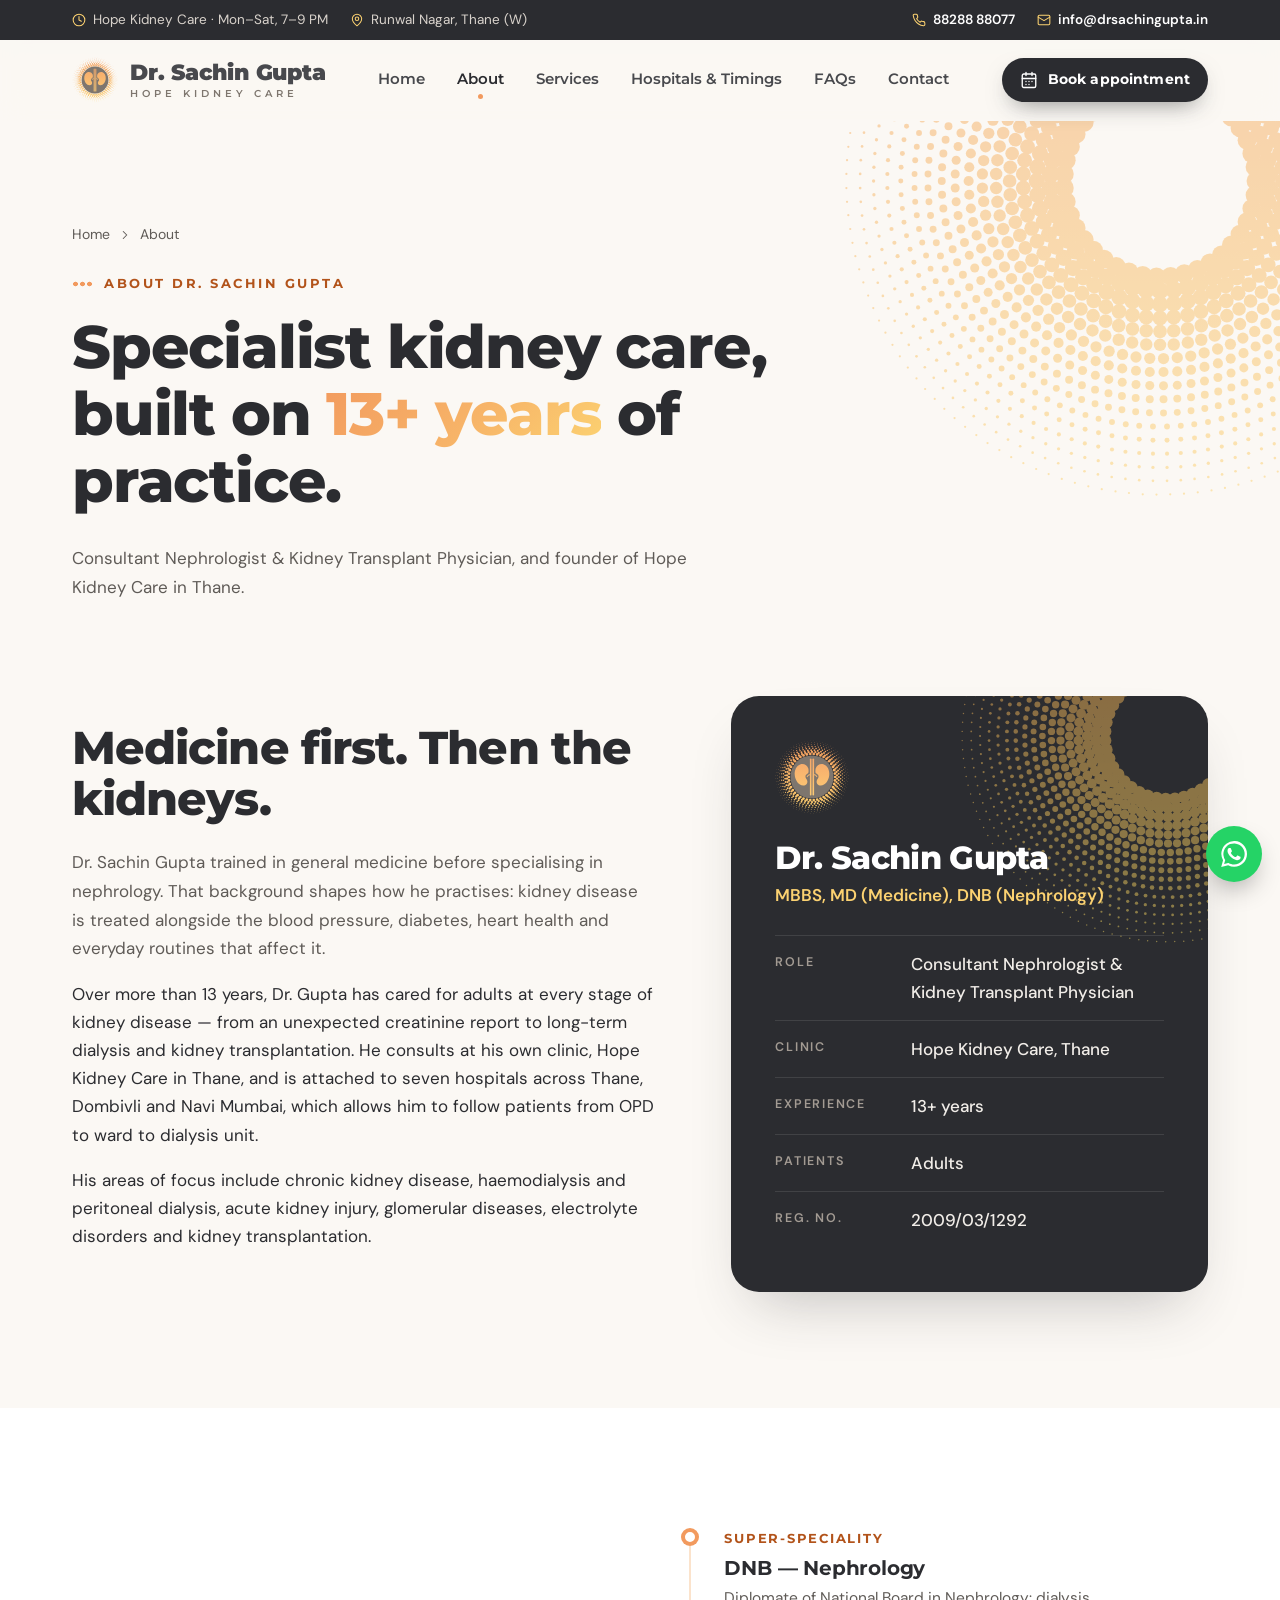
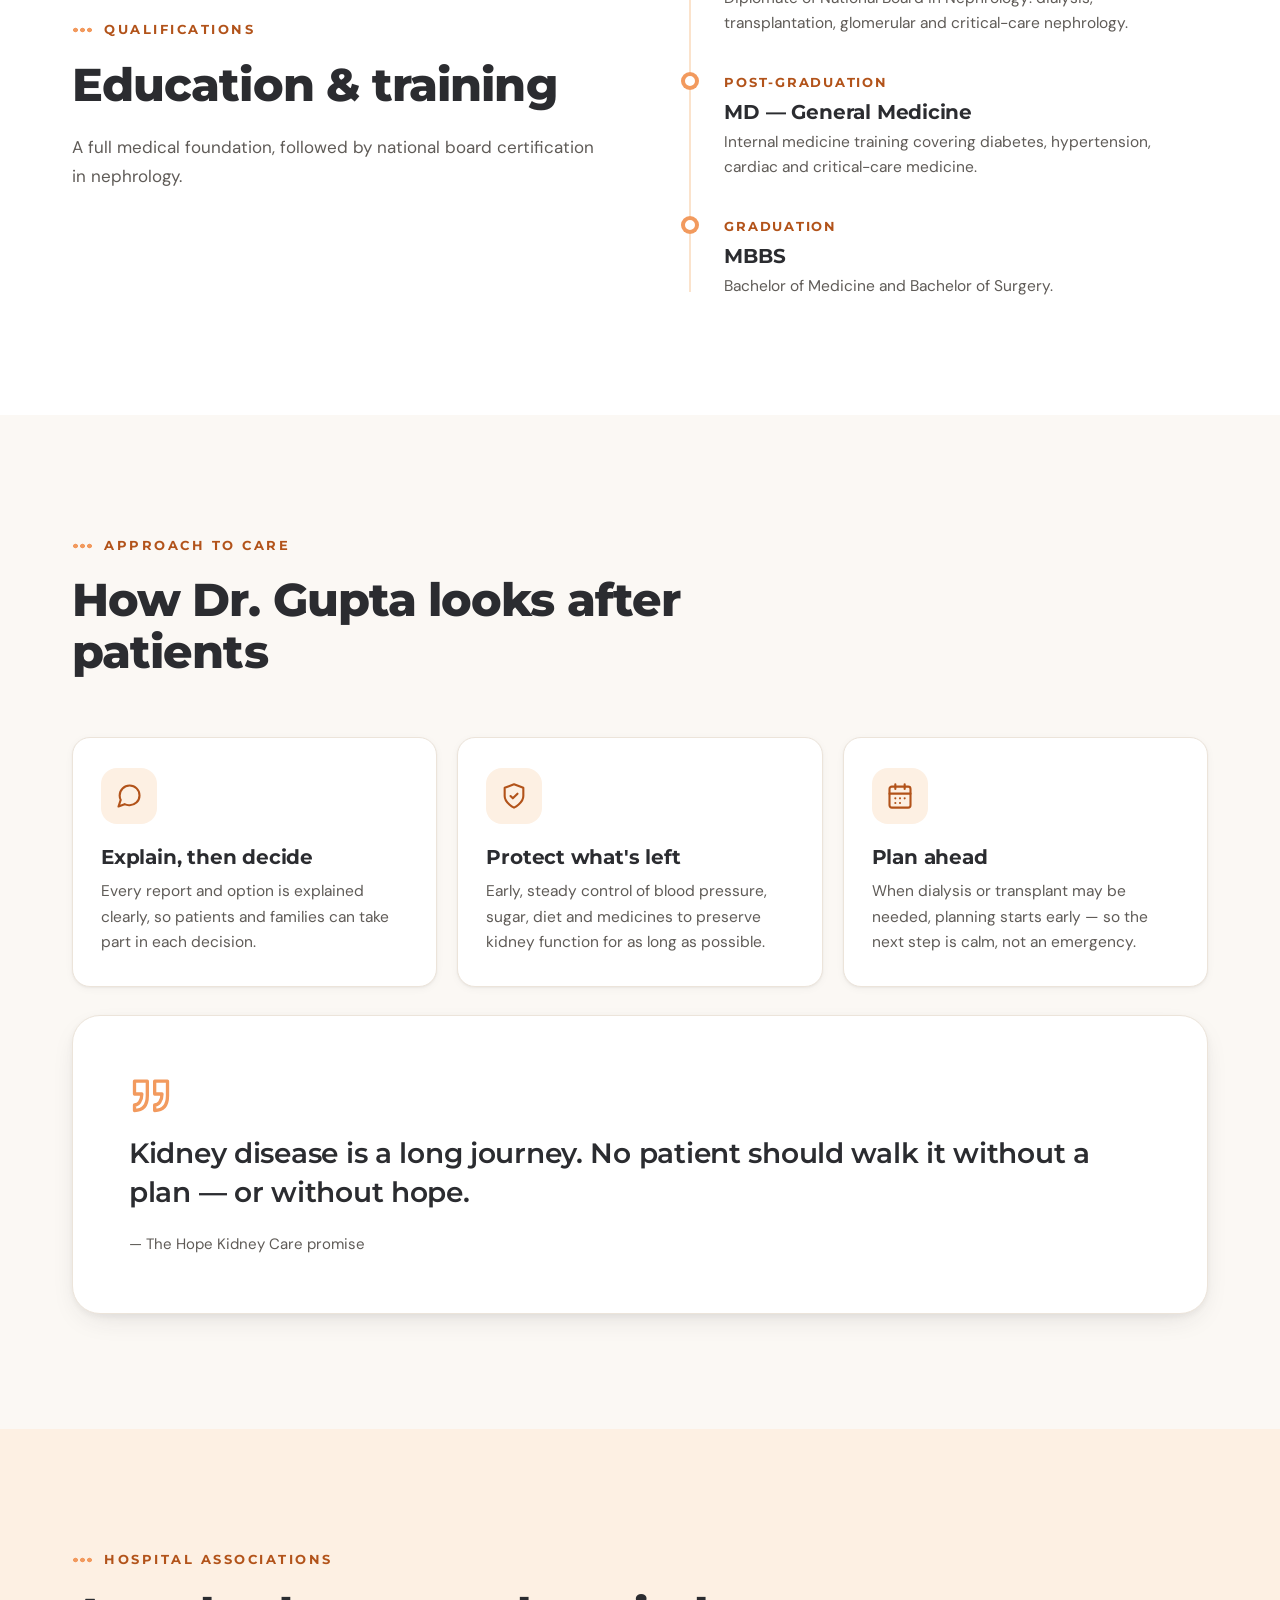
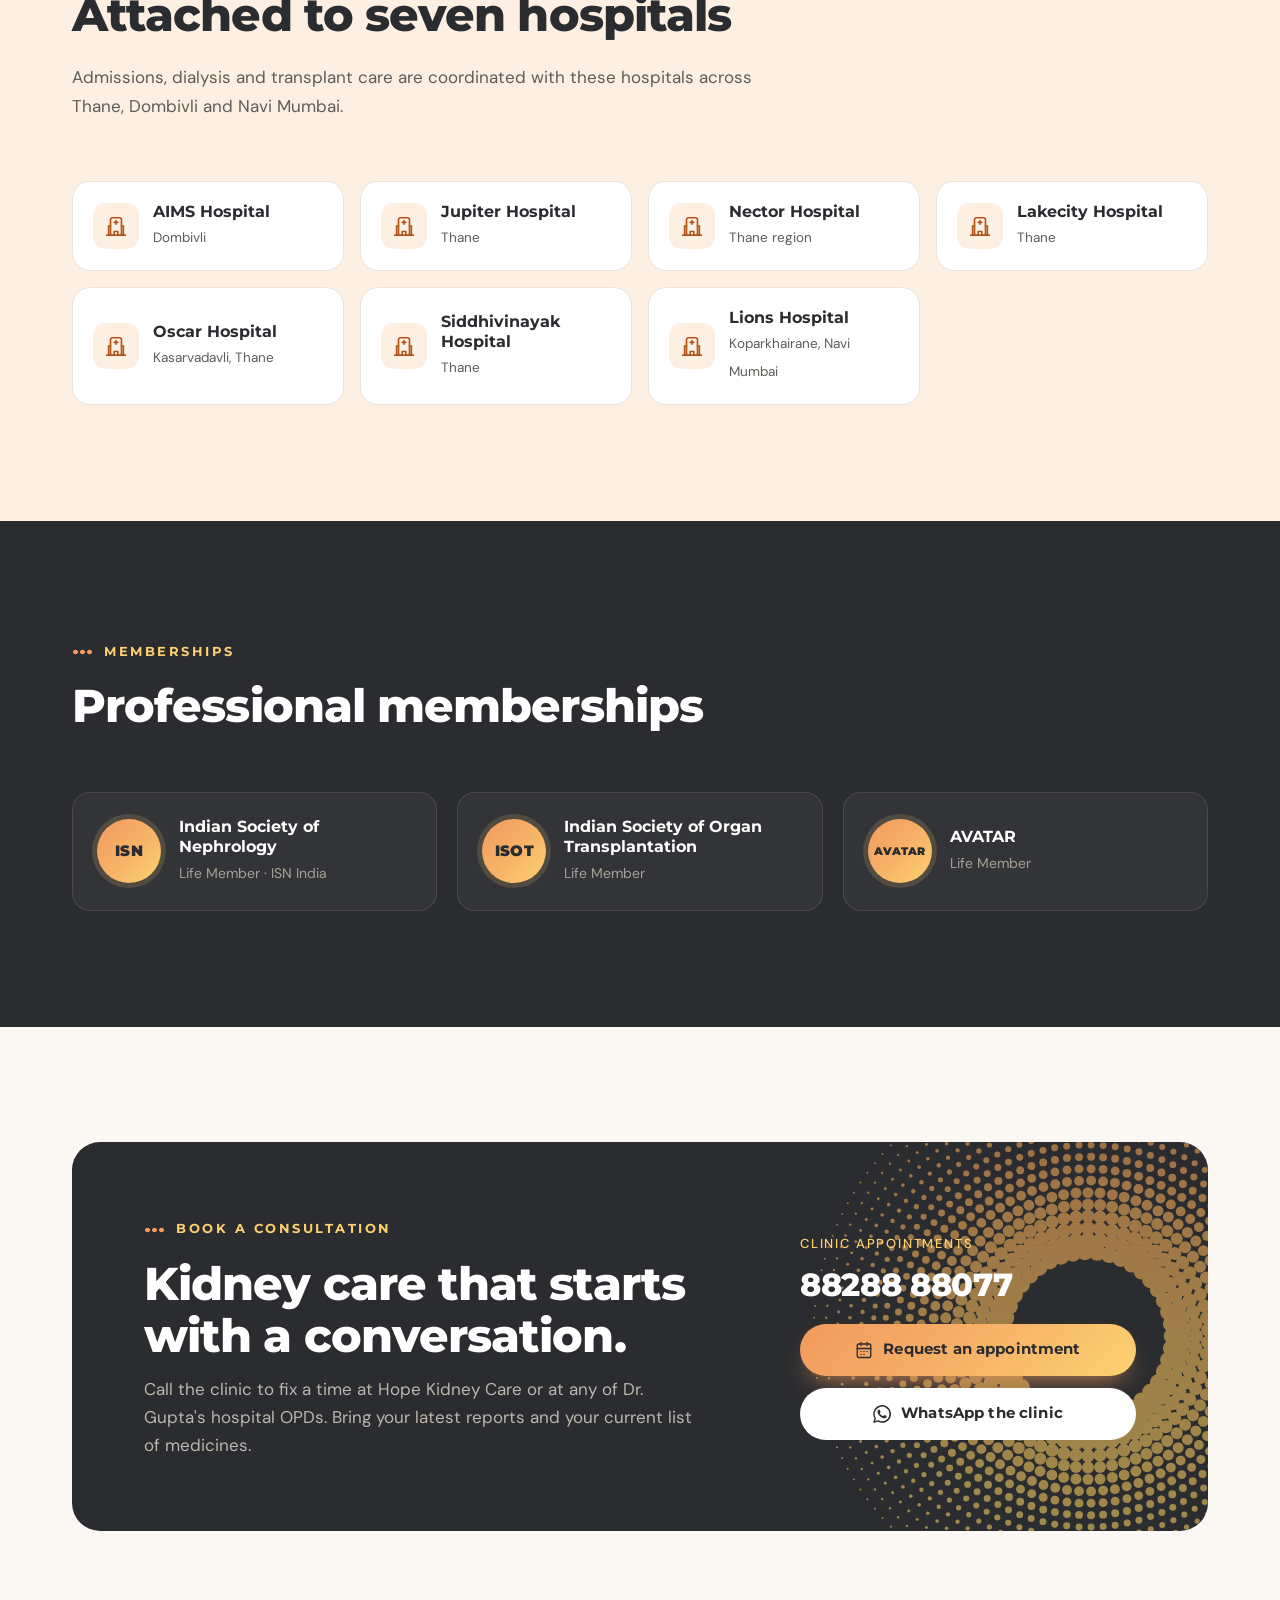
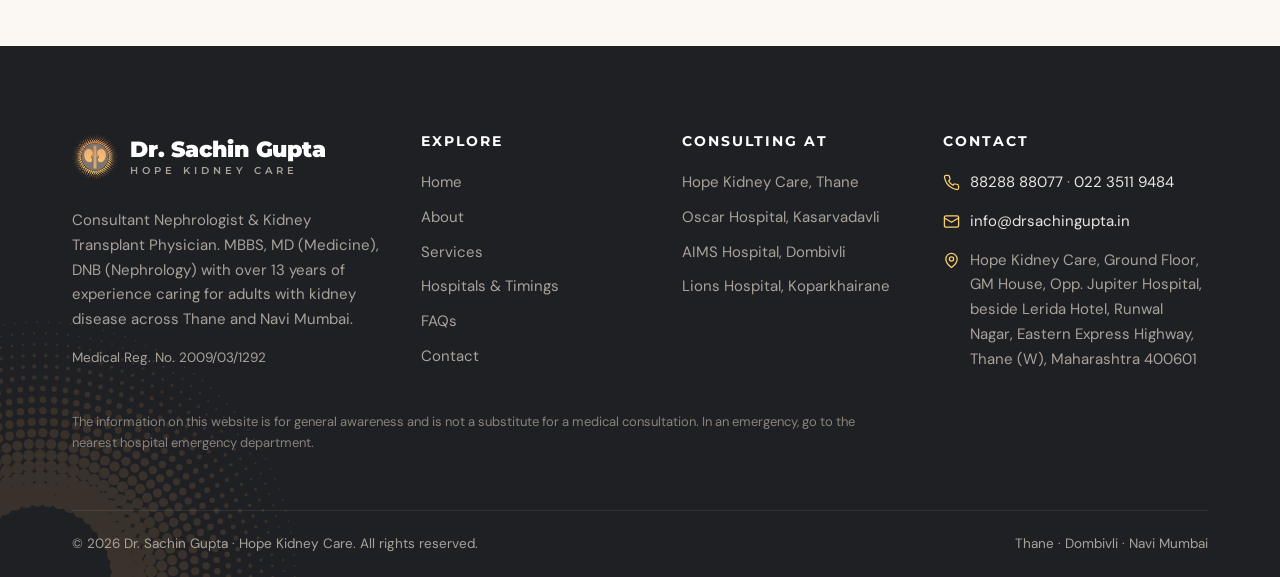
==== about.html @ 8084b37d "initial commit" ====
<!DOCTYPE html>
<html lang="en-IN" class="no-js">
<head>
  <meta charset="UTF-8">
  <meta name="viewport" content="width=device-width, initial-scale=1">
  <title>About Dr. Sachin Gupta — Nephrologist in Thane | Hope Kidney Care</title>
  <meta name="description" content="Meet Dr. Sachin Gupta, MBBS, MD (General Medicine), DNB (Nephrology) — consultant nephrologist and kidney transplant physician with 13+ years of experience in Thane.">
  <meta name="theme-color" content="#2b2c30">
  <link rel="canonical" href="https://www.drsachingupta.in/about.html">
  <link rel="icon" href="assets/img/favicon.svg" type="image/svg+xml">
  <link rel="apple-touch-icon" href="assets/img/apple-touch-icon.png">
  <meta property="og:type" content="website">
  <meta property="og:title" content="About Dr. Sachin Gupta — Nephrologist in Thane | Hope Kidney Care">
  <meta property="og:description" content="Meet Dr. Sachin Gupta, MBBS, MD (General Medicine), DNB (Nephrology) — consultant nephrologist and kidney transplant physician with 13+ years of experience in Thane.">
  <meta property="og:url" content="https://www.drsachingupta.in/about.html">
  <meta property="og:image" content="https://www.drsachingupta.in/assets/img/og-image.png">
  <meta name="twitter:card" content="summary_large_image">
  <link rel="preconnect" href="https://fonts.googleapis.com">
  <link rel="preconnect" href="https://fonts.gstatic.com" crossorigin>
  <link href="https://fonts.googleapis.com/css2?family=DM+Sans:opsz,wght@9..40,400;9..40,500;9..40,600;9..40,700&family=Montserrat:wght@500;600;700;800;900&display=swap" rel="stylesheet">
  <link rel="stylesheet" href="assets/css/style.css?v=9">
  <script type="application/ld+json">{"@context": "https://schema.org", "@graph": [{"@type": "Physician", "@id": "https://www.drsachingupta.in/#doctor", "name": "Dr. Sachin Gupta", "medicalSpecialty": "Nephrology", "description": "Consultant Nephrologist & Kidney Transplant Physician in Thane — MBBS, MD (Medicine), DNB (Nephrology).", "telephone": "+918828888077", "email": "info@drsachingupta.in", "url": "https://www.drsachingupta.in", "image": "https://www.drsachingupta.in/assets/img/og-image.png", "address": {"@type": "PostalAddress", "streetAddress": "Ground Floor, GM House, Opp. Jupiter Hospital, Runwal Nagar, Eastern Express Highway", "addressLocality": "Thane", "addressRegion": "Maharashtra", "postalCode": "400601", "addressCountry": "IN"}, "memberOf": ["Indian Society of Nephrology (ISN)", "Indian Society of Organ Transplantation (ISOT)", "AVATAR"]}, {"@type": "MedicalClinic", "@id": "https://www.drsachingupta.in/#clinic", "name": "Hope Kidney Care", "telephone": "+918828888077", "address": {"@type": "PostalAddress", "streetAddress": "Ground Floor, GM House, Opp. Jupiter Hospital, Runwal Nagar, Eastern Express Highway", "addressLocality": "Thane", "addressRegion": "Maharashtra", "postalCode": "400601", "addressCountry": "IN"}, "openingHoursSpecification": [{"@type": "OpeningHoursSpecification", "dayOfWeek": ["Monday", "Tuesday", "Wednesday", "Thursday", "Friday", "Saturday"], "opens": "19:00", "closes": "21:00"}], "medicalSpecialty": "Nephrology"}]}</script>
  <script defer src="assets/js/site.js?v=4"></script>
</head>
<body>
<svg width="0" height="0" style="position:absolute" aria-hidden="true"><symbol id="i-phone" viewBox="0 0 24 24" fill="none" stroke="currentColor" stroke-width="1.8" stroke-linecap="round" stroke-linejoin="round"><path d="M22 16.9v3a2 2 0 0 1-2.2 2 19.8 19.8 0 0 1-8.6-3.1 19.5 19.5 0 0 1-6-6A19.8 19.8 0 0 1 2.1 4.2 2 2 0 0 1 4.1 2h3a2 2 0 0 1 2 1.7c.1.9.4 1.8.7 2.7a2 2 0 0 1-.5 2.1L8 9.8a16 16 0 0 0 6 6l1.3-1.3a2 2 0 0 1 2.1-.4c.9.3 1.8.6 2.7.7a2 2 0 0 1 1.7 2z"/></symbol><symbol id="i-calendar" viewBox="0 0 24 24" fill="none" stroke="currentColor" stroke-width="1.8" stroke-linecap="round" stroke-linejoin="round"><rect x="3" y="4" width="18" height="18" rx="2"/><path d="M16 2v4M8 2v4M3 10h18M8 14h.01M12 14h.01M16 14h.01M8 18h.01M12 18h.01"/></symbol><symbol id="i-clock" viewBox="0 0 24 24" fill="none" stroke="currentColor" stroke-width="1.8" stroke-linecap="round" stroke-linejoin="round"><circle cx="12" cy="12" r="10"/><path d="M12 6v6l4 2"/></symbol><symbol id="i-pin" viewBox="0 0 24 24" fill="none" stroke="currentColor" stroke-width="1.8" stroke-linecap="round" stroke-linejoin="round"><path d="M20 10c0 6-8 12-8 12s-8-6-8-12a8 8 0 0 1 16 0z"/><circle cx="12" cy="10" r="3"/></symbol><symbol id="i-mail" viewBox="0 0 24 24" fill="none" stroke="currentColor" stroke-width="1.8" stroke-linecap="round" stroke-linejoin="round"><rect x="2" y="4" width="20" height="16" rx="2"/><path d="m22 7-10 6L2 7"/></symbol><symbol id="i-arrow" viewBox="0 0 24 24" fill="none" stroke="currentColor" stroke-width="1.8" stroke-linecap="round" stroke-linejoin="round"><path d="M5 12h14M13 5l7 7-7 7"/></symbol><symbol id="i-check" viewBox="0 0 24 24" fill="none" stroke="currentColor" stroke-width="1.8" stroke-linecap="round" stroke-linejoin="round"><path d="M20 6 9 17l-5-5"/></symbol><symbol id="i-menu" viewBox="0 0 24 24" fill="none" stroke="currentColor" stroke-width="1.8" stroke-linecap="round" stroke-linejoin="round"><path d="M4 7h16M4 12h16M4 17h10"/></symbol><symbol id="i-close" viewBox="0 0 24 24" fill="none" stroke="currentColor" stroke-width="1.8" stroke-linecap="round" stroke-linejoin="round"><path d="M18 6 6 18M6 6l12 12"/></symbol><symbol id="i-chev" viewBox="0 0 24 24" fill="none" stroke="currentColor" stroke-width="1.8" stroke-linecap="round" stroke-linejoin="round"><path d="m9 18 6-6-6-6"/></symbol><symbol id="i-kidney" viewBox="0 0 24 24" fill="none" stroke="currentColor" stroke-width="1.8" stroke-linecap="round" stroke-linejoin="round"><path d="M10 5.5C9 3.6 6.4 3 4.7 4.4 2.5 6.2 2.3 10 3.3 13.2 4.4 16.6 7.2 19.5 10 18.6c1.7-.6 2-2.5 1-3.8-.6-.8-1-1.7-.6-2.6.3-.7 1-1 1.1-1.9.2-1.6-.5-3.5-1.5-4.8z"/><path d="M14 8c2-1.7 5-1 6 1.5 1.3 3.2.2 7.8-2.7 9.6-1.5.9-3.4.4-3.8-1.1"/><path d="M11.4 11.4c1.3-.2 2.1.5 2.6 1.6v8"/></symbol><symbol id="i-droplet" viewBox="0 0 24 24" fill="none" stroke="currentColor" stroke-width="1.8" stroke-linecap="round" stroke-linejoin="round"><path d="M12 2.7s6 6.4 6 11.3a6 6 0 0 1-12 0c0-4.9 6-11.3 6-11.3z"/><path d="M9 14a3 3 0 0 0 3 3"/></symbol><symbol id="i-catheter" viewBox="0 0 24 24" fill="none" stroke="currentColor" stroke-width="1.8" stroke-linecap="round" stroke-linejoin="round"><path d="M7 3v4a5 5 0 0 0 10 0V3"/><path d="M12 12v5a4 4 0 0 0 8 0v-1"/><circle cx="20" cy="14" r="2"/><path d="M5 3h4M15 3h4"/></symbol><symbol id="i-steth" viewBox="0 0 24 24" fill="none" stroke="currentColor" stroke-width="1.8" stroke-linecap="round" stroke-linejoin="round"><path d="M4.8 2.3A.3.3 0 1 0 5 2H4a2 2 0 0 0-2 2v5a6 6 0 0 0 6 6 6 6 0 0 0 6-6V4a2 2 0 0 0-2-2h-1a.2.2 0 1 0 .3.3"/><path d="M8 15v1a6 6 0 0 0 6 6 6 6 0 0 0 6-6v-4"/><circle cx="20" cy="10" r="2"/></symbol><symbol id="i-transplant" viewBox="0 0 24 24" fill="none" stroke="currentColor" stroke-width="1.8" stroke-linecap="round" stroke-linejoin="round"><path d="M19 14c1.5-1.5 3-3.2 3-5.5A5.5 5.5 0 0 0 16.5 3c-1.8 0-3 .5-4.5 2-1.5-1.5-2.7-2-4.5-2A5.5 5.5 0 0 0 2 8.5c0 2.3 1.5 4 3 5.5l7 7z"/><path d="M12 5 9 8l2.5 2.5L14 8l2 2"/></symbol><symbol id="i-filter" viewBox="0 0 24 24" fill="none" stroke="currentColor" stroke-width="1.8" stroke-linecap="round" stroke-linejoin="round"><path d="M3 4h18l-7 8.5V19l-4 2v-8.5z"/></symbol><symbol id="i-flask" viewBox="0 0 24 24" fill="none" stroke="currentColor" stroke-width="1.8" stroke-linecap="round" stroke-linejoin="round"><path d="M9 3h6M10 3v6.5L4.6 18.4A1.7 1.7 0 0 0 6 21h12a1.7 1.7 0 0 0 1.4-2.6L14 9.5V3"/><path d="M7.5 15h9"/></symbol><symbol id="i-pulse" viewBox="0 0 24 24" fill="none" stroke="currentColor" stroke-width="1.8" stroke-linecap="round" stroke-linejoin="round"><path d="M22 12h-4l-3 9L9 3l-3 9H2"/></symbol><symbol id="i-peritoneal" viewBox="0 0 24 24" fill="none" stroke="currentColor" stroke-width="1.8" stroke-linecap="round" stroke-linejoin="round"><path d="M12 3c4.5 0 8 3.5 8 8 0 5-4 10-8 10s-8-5-8-10c0-4.5 3.5-8 8-8z"/><path d="M8 12c1.3-1 2.7-1 4 0s2.7 1 4 0M8 15.5c1.3-1 2.7-1 4 0s2.7 1 4 0"/></symbol><symbol id="i-hospital" viewBox="0 0 24 24" fill="none" stroke="currentColor" stroke-width="1.8" stroke-linecap="round" stroke-linejoin="round"><path d="M12 6v4M14 8h-4M18 22V5a2 2 0 0 0-2-2H8a2 2 0 0 0-2 2v17"/><path d="M2 22h20M4 22V12h2M20 22V12h-2M10 22v-4h4v4"/></symbol><symbol id="i-award" viewBox="0 0 24 24" fill="none" stroke="currentColor" stroke-width="1.8" stroke-linecap="round" stroke-linejoin="round"><circle cx="12" cy="8" r="6"/><path d="M15.5 12.9 17 22l-5-3-5 3 1.5-9.1"/></symbol><symbol id="i-shield" viewBox="0 0 24 24" fill="none" stroke="currentColor" stroke-width="1.8" stroke-linecap="round" stroke-linejoin="round"><path d="M12 22s8-4 8-10V5l-8-3-8 3v7c0 6 8 10 8 10z"/><path d="m9 12 2 2 4-4"/></symbol><symbol id="i-user" viewBox="0 0 24 24" fill="none" stroke="currentColor" stroke-width="1.8" stroke-linecap="round" stroke-linejoin="round"><circle cx="12" cy="8" r="4"/><path d="M4 21v-1a6 6 0 0 1 6-6h4a6 6 0 0 1 6 6v1"/></symbol><symbol id="i-alert" viewBox="0 0 24 24" fill="none" stroke="currentColor" stroke-width="1.8" stroke-linecap="round" stroke-linejoin="round"><circle cx="12" cy="12" r="10"/><path d="M12 8v4M12 16h.01"/></symbol><symbol id="i-gauge" viewBox="0 0 24 24" fill="none" stroke="currentColor" stroke-width="1.8" stroke-linecap="round" stroke-linejoin="round"><path d="M12 14 15.5 10.5"/><path d="M3.3 19a10 10 0 1 1 17.4 0"/></symbol><symbol id="i-sugar" viewBox="0 0 24 24" fill="none" stroke="currentColor" stroke-width="1.8" stroke-linecap="round" stroke-linejoin="round"><path d="M12 2 4 7v10l8 5 8-5V7z"/><path d="M12 22V12M20 7l-8 5-8-5"/></symbol><symbol id="i-eye" viewBox="0 0 24 24" fill="none" stroke="currentColor" stroke-width="1.8" stroke-linecap="round" stroke-linejoin="round"><path d="M2 12s3.5-7 10-7 10 7 10 7-3.5 7-10 7S2 12 2 12z"/><circle cx="12" cy="12" r="3"/></symbol><symbol id="i-swell" viewBox="0 0 24 24" fill="none" stroke="currentColor" stroke-width="1.8" stroke-linecap="round" stroke-linejoin="round"><path d="M7 3v8a5 5 0 0 0 10 0V3"/><path d="M5 21c2-1.5 4-1.5 7 0s5 1.5 7 0"/></symbol><symbol id="i-tired" viewBox="0 0 24 24" fill="none" stroke="currentColor" stroke-width="1.8" stroke-linecap="round" stroke-linejoin="round"><path d="M12 3a9 9 0 1 0 9 9 7 7 0 0 1-9-9z"/></symbol><symbol id="i-foam" viewBox="0 0 24 24" fill="none" stroke="currentColor" stroke-width="1.8" stroke-linecap="round" stroke-linejoin="round"><circle cx="8" cy="9" r="3"/><circle cx="15.5" cy="7.5" r="2.5"/><circle cx="14" cy="15" r="4"/><circle cx="6.5" cy="16.5" r="2"/></symbol><symbol id="i-quote" viewBox="0 0 24 24" fill="none" stroke="currentColor" stroke-width="1.8" stroke-linecap="round" stroke-linejoin="round"><path d="M3 21c3 0 7-1 7-8V5H3v7h4c0 4-2 6-4 6zM14 21c3 0 7-1 7-8V5h-7v7h4c0 4-2 6-4 6z"/></symbol><symbol id="i-heart" viewBox="0 0 24 24" fill="none" stroke="currentColor" stroke-width="1.8" stroke-linecap="round" stroke-linejoin="round"><path d="M19 14c1.5-1.5 3-3.2 3-5.5A5.5 5.5 0 0 0 16.5 3c-1.8 0-3 .5-4.5 2-1.5-1.5-2.7-2-4.5-2A5.5 5.5 0 0 0 2 8.5c0 2.3 1.5 4 3 5.5l7 7z"/></symbol><symbol id="i-chat" viewBox="0 0 24 24" fill="none" stroke="currentColor" stroke-width="1.8" stroke-linecap="round" stroke-linejoin="round"><path d="M21 11.5a8.4 8.4 0 0 1-9 8.4 8.6 8.6 0 0 1-3.8-.9L3 21l1.9-5.7a8.4 8.4 0 0 1-.9-3.8 8.5 8.5 0 0 1 8.5-8.5 8.4 8.4 0 0 1 8.5 8.5z"/></symbol><symbol id="i-book" viewBox="0 0 24 24" fill="none" stroke="currentColor" stroke-width="1.8" stroke-linecap="round" stroke-linejoin="round"><path d="M2 4h6a4 4 0 0 1 4 4v13a3 3 0 0 0-3-3H2zM22 4h-6a4 4 0 0 0-4 4v13a3 3 0 0 1 3-3h7z"/></symbol><symbol id="i-grad" viewBox="0 0 24 24" fill="none" stroke="currentColor" stroke-width="1.8" stroke-linecap="round" stroke-linejoin="round"><path d="M22 10 12 5 2 10l10 5 10-5z"/><path d="M6 12v5c3 2 9 2 12 0v-5M22 10v6"/></symbol><symbol id="i-wa" viewBox="0 0 24 24"><path fill="currentColor" stroke="none" d="M17.5 14.4c-.3-.1-1.8-.9-2-1-.3-.1-.5-.1-.7.1-.2.3-.8 1-.9 1.2-.2.2-.3.2-.6.1-.3-.1-1.3-.5-2.4-1.5-.9-.8-1.5-1.8-1.7-2.1-.2-.3 0-.5.1-.6l.4-.5c.2-.2.2-.3.3-.5.1-.2 0-.4 0-.5l-.9-2.2c-.2-.6-.5-.5-.7-.5h-.6c-.2 0-.5.1-.8.4-.3.3-1 1-1 2.5s1.1 2.9 1.2 3.1c.1.2 2.1 3.2 5.1 4.5.7.3 1.3.5 1.7.6.7.2 1.4.2 1.9.1.6-.1 1.8-.7 2-1.4.2-.7.2-1.3.2-1.4-.1-.2-.3-.3-.6-.4zM12 21.8c-1.8 0-3.5-.5-5-1.4l-.4-.2-3.7 1 1-3.6-.2-.4A9.8 9.8 0 1 1 12 21.8zM20.5 3.5A11.8 11.8 0 0 0 1.9 17.7L.2 24l6.4-1.7a11.8 11.8 0 0 0 5.6 1.4C18.8 23.7 24 18.4 24 11.9c0-3.2-1.2-6.1-3.5-8.4z"/></symbol></svg>
<a class="skip-link" href="#main">Skip to content</a>

<div class="topbar">
  <div class="container">
    <div class="topbar__items">
      <span class="topbar__item"><svg aria-hidden="true"><use href="#i-clock"/></svg> Hope Kidney Care · Mon–Sat, 7–9 PM</span>
      <span class="topbar__item topbar__hide-sm"><svg aria-hidden="true"><use href="#i-pin"/></svg> Runwal Nagar, Thane (W)</span>
    </div>
    <div class="topbar__items">
      <a class="topbar__item" href="tel:+918828888077"><svg aria-hidden="true"><use href="#i-phone"/></svg> 88288 88077</a>
      <a class="topbar__item topbar__hide-sm" href="mailto:info@drsachingupta.in"><svg aria-hidden="true"><use href="#i-mail"/></svg> info@drsachingupta.in</a>
    </div>
  </div>
</div>
<header class="site-header">
  <div class="container">
    <a class="brand" href="index.html" aria-label="Hope Kidney Care — Dr. Sachin Gupta, home">
      <img class="brand__mark" src="assets/img/emblem.svg" alt="" width="46" height="46">
      <span class="brand__text"><span class="brand__word">Dr. Sachin Gupta</span><span class="brand__sub">Hope Kidney Care</span></span>
    </a>
    <nav class="nav" aria-label="Main"><a href="index.html">Home</a><a href="about.html" aria-current="page">About</a><a href="services.html">Services</a><a href="hospitals.html">Hospitals &amp; Timings</a><a href="faq.html">FAQs</a><a href="contact.html">Contact</a></nav>
    <div class="header-cta">
      <a class="btn btn--ghost btn--sm" href="tel:+918828888077"><svg aria-hidden="true"><use href="#i-phone"/></svg> Call</a>
      <a class="btn btn--primary btn--sm" href="contact.html#book"><svg aria-hidden="true"><use href="#i-calendar"/></svg> Book appointment</a>
      <button class="menu-toggle" type="button" aria-label="Open menu" aria-controls="drawer" aria-expanded="false"><svg aria-hidden="true"><use href="#i-menu"/></svg></button>
    </div>
  </div>
</header>
<div class="drawer" id="drawer" aria-hidden="true">
  <div class="drawer__scrim" data-close></div>
  <div class="drawer__panel" role="dialog" aria-modal="true" aria-label="Menu">
    <div class="drawer__head"><a class="brand" href="index.html" aria-label="Hope Kidney Care — Dr. Sachin Gupta, home">
      <img class="brand__mark" src="assets/img/emblem.svg" alt="" width="46" height="46">
      <span class="brand__text"><span class="brand__word">Dr. Sachin Gupta</span><span class="brand__sub">Hope Kidney Care</span></span>
    </a><button class="menu-toggle" style="display:inline-flex" type="button" aria-label="Close menu" data-close><svg aria-hidden="true"><use href="#i-close"/></svg></button></div>
    <nav aria-label="Mobile"><a href="index.html">Home<svg aria-hidden="true"><use href="#i-chev"/></svg></a><a href="about.html" aria-current="page">About<svg aria-hidden="true"><use href="#i-chev"/></svg></a><a href="services.html">Services<svg aria-hidden="true"><use href="#i-chev"/></svg></a><a href="hospitals.html">Hospitals &amp; Timings<svg aria-hidden="true"><use href="#i-chev"/></svg></a><a href="faq.html">FAQs<svg aria-hidden="true"><use href="#i-chev"/></svg></a><a href="contact.html">Contact<svg aria-hidden="true"><use href="#i-chev"/></svg></a></nav>
    <div class="drawer__contact">
      <a class="btn btn--primary" href="contact.html#book"><svg aria-hidden="true"><use href="#i-calendar"/></svg> Book appointment</a>
      <a class="btn btn--ghost" href="tel:+918828888077"><svg aria-hidden="true"><use href="#i-phone"/></svg> 88288 88077</a>
    </div>
  </div>
</div>
<main id="main">

<section class="page-hero">
  <span class="halftone"></span>
  <div class="container">
    <div class="crumbs"><a href="index.html">Home</a><svg aria-hidden="true"><use href="#i-chev"/></svg><span aria-current="page">About</span></div>
    <span class="eyebrow">About Dr. Sachin Gupta</span>
    <h1>Specialist kidney care, built on <span class="text-sun">13+ years</span> of practice.</h1>
    <p class="lead">Consultant Nephrologist &amp; Kidney Transplant Physician, and founder of Hope Kidney Care in Thane.</p>
  </div>
</section>
<section class="section" style="padding-top:0">
  <div class="container split split--wide-left">
    <div class="reveal">
      <h2>Medicine first. Then the kidneys.</h2>
      <p class="lead">Dr. Sachin Gupta trained in general medicine before specialising in nephrology. That background shapes how he practises: kidney disease is treated alongside the blood pressure, diabetes, heart health and everyday routines that affect it.</p>
      <p>Over more than 13 years, Dr. Gupta has cared for adults at every stage of kidney disease — from an unexpected creatinine report to long-term dialysis and kidney transplantation. He consults at his own clinic, Hope Kidney Care in Thane, and is attached to seven hospitals across Thane, Dombivli and Navi Mumbai, which allows him to follow patients from OPD to ward to dialysis unit.</p>
      <p>His areas of focus include chronic kidney disease, haemodialysis and peritoneal dialysis, acute kidney injury, glomerular diseases, electrolyte disorders and kidney transplantation.</p>
    </div>
    <div class="profile-card reveal" style="--d:.1s">
      <span class="halftone halftone--gold"></span>
      <img class="profile-card__mark" src="assets/img/emblem.svg" alt="" width="74" height="74">
      <div class="profile-card__name">Dr. Sachin Gupta</div>
      <div class="profile-card__role">MBBS, MD (Medicine), DNB (Nephrology)</div>
      <dl>
        <div><dt>Role</dt><dd>Consultant Nephrologist &amp; Kidney Transplant Physician</dd></div>
        <div><dt>Clinic</dt><dd>Hope Kidney Care, Thane</dd></div>
        <div><dt>Experience</dt><dd>13+ years</dd></div>
        <div><dt>Patients</dt><dd>Adults</dd></div>
        <div><dt>Reg. No.</dt><dd>2009/03/1292</dd></div>
      </dl>
    </div>
  </div>
</section>

<section class="section section--white">
  <div class="container split">
    <div class="reveal">
      <span class="eyebrow">Qualifications</span>
      <h2>Education &amp; training</h2>
      <p class="lead">A full medical foundation, followed by national board certification in nephrology.</p>
    </div>
    <div class="timeline reveal" style="--d:.1s">
      <div class="tl"><span class="tl__tag">Super-speciality</span><h3>DNB — Nephrology</h3><p>Diplomate of National Board in Nephrology: dialysis, transplantation, glomerular and critical-care nephrology.</p></div>
      <div class="tl"><span class="tl__tag">Post-graduation</span><h3>MD — General Medicine</h3><p>Internal medicine training covering diabetes, hypertension, cardiac and critical-care medicine.</p></div>
      <div class="tl"><span class="tl__tag">Graduation</span><h3>MBBS</h3><p>Bachelor of Medicine and Bachelor of Surgery.</p></div>
    </div>
  </div>
</section>

<section class="section">
  <div class="container">
    <div class="section-head reveal">
      <span class="eyebrow">Approach to care</span>
      <h2>How Dr. Gupta looks after patients</h2>
    </div>
    <div class="grid grid--3">
      <article class="card reveal"><div class="card__icon"><svg aria-hidden="true"><use href="#i-chat"/></svg></div><h3>Explain, then decide</h3><p>Every report and option is explained clearly, so patients and families can take part in each decision.</p></article>
      <article class="card reveal" style="--d:.06s"><div class="card__icon"><svg aria-hidden="true"><use href="#i-shield"/></svg></div><h3>Protect what's left</h3><p>Early, steady control of blood pressure, sugar, diet and medicines to preserve kidney function for as long as possible.</p></article>
      <article class="card reveal" style="--d:.12s"><div class="card__icon"><svg aria-hidden="true"><use href="#i-calendar"/></svg></div><h3>Plan ahead</h3><p>When dialysis or transplant may be needed, planning starts early — so the next step is calm, not an emergency.</p></article>
    </div>
    <div class="quote reveal" style="margin-top:28px">
      <svg class="quote__mark" aria-hidden="true"><use href="#i-quote"/></svg>
      <blockquote>Kidney disease is a long journey. No patient should walk it without a plan — or without hope.</blockquote>
      <cite>— The Hope Kidney Care promise</cite>
    </div>
  </div>
</section>

<section class="section section--tint">
  <div class="container">
    <div class="section-head reveal">
      <span class="eyebrow">Hospital associations</span>
      <h2>Attached to seven hospitals</h2>
      <p class="lead">Admissions, dialysis and transplant care are coordinated with these hospitals across Thane, Dombivli and Navi Mumbai.</p>
    </div>
    <div class="hospitals">
      <div class="hospital reveal" style="--d:0.00s"><div class="hospital__icon"><svg aria-hidden="true"><use href="#i-hospital"/></svg></div><div><strong>AIMS Hospital</strong><span>Dombivli</span></div></div><div class="hospital reveal" style="--d:0.04s"><div class="hospital__icon"><svg aria-hidden="true"><use href="#i-hospital"/></svg></div><div><strong>Jupiter Hospital</strong><span>Thane</span></div></div><div class="hospital reveal" style="--d:0.08s"><div class="hospital__icon"><svg aria-hidden="true"><use href="#i-hospital"/></svg></div><div><strong>Nector Hospital</strong><span>Thane region</span></div></div><div class="hospital reveal" style="--d:0.12s"><div class="hospital__icon"><svg aria-hidden="true"><use href="#i-hospital"/></svg></div><div><strong>Lakecity Hospital</strong><span>Thane</span></div></div><div class="hospital reveal" style="--d:0.16s"><div class="hospital__icon"><svg aria-hidden="true"><use href="#i-hospital"/></svg></div><div><strong>Oscar Hospital</strong><span>Kasarvadavli, Thane</span></div></div><div class="hospital reveal" style="--d:0.20s"><div class="hospital__icon"><svg aria-hidden="true"><use href="#i-hospital"/></svg></div><div><strong>Siddhivinayak Hospital</strong><span>Thane</span></div></div><div class="hospital reveal" style="--d:0.24s"><div class="hospital__icon"><svg aria-hidden="true"><use href="#i-hospital"/></svg></div><div><strong>Lions Hospital</strong><span>Koparkhairane, Navi Mumbai</span></div></div>
    </div>
  </div>
</section>

<section class="section section--dark">
  <div class="container">
    <div class="section-head reveal"><span class="eyebrow">Memberships</span><h2>Professional memberships</h2></div>
    <div class="badges">
      <div class="member reveal" style="--d:0.00s"><div class="member__seal">ISN</div><div><strong>Indian Society of Nephrology</strong><span>Life Member · ISN India</span></div></div><div class="member reveal" style="--d:0.06s"><div class="member__seal">ISOT</div><div><strong>Indian Society of Organ Transplantation</strong><span>Life Member</span></div></div><div class="member reveal" style="--d:0.12s"><div class="member__seal member__seal--long">AVATAR</div><div><strong>AVATAR</strong><span>Life Member</span></div></div>
    </div>
  </div>
</section>

<section class="section" aria-label="Book a consultation">
  <div class="container">
    <div class="cta reveal">
      <span class="halftone halftone--gold"></span>
      <div>
        <span class="eyebrow">Book a consultation</span>
        <h2>Kidney care that starts with a conversation.</h2>
        <p>Call the clinic to fix a time at Hope Kidney Care or at any of Dr. Gupta's hospital OPDs. Bring your latest reports and your current list of medicines.</p>
      </div>
      <div class="cta__actions">
        <a class="cta__phone" href="tel:+918828888077"><small>Clinic appointments</small>88288 88077</a>
        <a class="btn btn--sun" href="contact.html#book"><svg aria-hidden="true"><use href="#i-calendar"/></svg> Request an appointment</a>
        <a class="btn btn--light" href="https://wa.me/918828888077?text=Hello%20Dr.%20Sachin%20Gupta%2C%20I%20would%20like%20to%20book%20a%20consultation." target="_blank" rel="noopener"><svg aria-hidden="true"><use href="#i-wa"/></svg> WhatsApp the clinic</a>
      </div>
    </div>
  </div>
</section>
</main>
<footer class="site-footer">
  <span class="halftone"></span>
  <div class="container">
    <div class="footer-grid">
      <div>
        <a class="brand" href="index.html" aria-label="Hope Kidney Care — Dr. Sachin Gupta, home">
      <img class="brand__mark" src="assets/img/emblem.svg" alt="" width="46" height="46">
      <span class="brand__text"><span class="brand__word">Dr. Sachin Gupta</span><span class="brand__sub">Hope Kidney Care</span></span>
    </a>
        <p class="footer-about">Consultant Nephrologist &amp; Kidney Transplant Physician. MBBS, MD (Medicine), DNB (Nephrology) with over 13 years of experience caring for adults with kidney disease across Thane and Navi Mumbai.</p>
        <p style="font-size:13.5px">Medical Reg. No. 2009/03/1292</p>
      </div>
      <div>
        <h4>Explore</h4>
        <nav class="footer-links" aria-label="Footer"><a href="index.html">Home</a><a href="about.html">About</a><a href="services.html">Services</a><a href="hospitals.html">Hospitals &amp; Timings</a><a href="faq.html">FAQs</a><a href="contact.html">Contact</a></nav>
      </div>
      <div>
        <h4>Consulting at</h4>
        <ul class="footer-links">
          <li><a href="hospitals.html#hope">Hope Kidney Care, Thane</a></li>
          <li><a href="hospitals.html#oscar">Oscar Hospital, Kasarvadavli</a></li>
          <li><a href="hospitals.html#aims">AIMS Hospital, Dombivli</a></li>
          <li><a href="hospitals.html#lions">Lions Hospital, Koparkhairane</a></li>
        </ul>
      </div>
      <div>
        <h4>Contact</h4>
        <div class="footer-contact">
          <div><svg aria-hidden="true"><use href="#i-phone"/></svg><span><a href="tel:+918828888077">88288 88077</a> · <a href="tel:+912235119484">022 3511 9484</a></span></div>
          <div><svg aria-hidden="true"><use href="#i-mail"/></svg><a href="mailto:info@drsachingupta.in">info@drsachingupta.in</a></div>
          <div><svg aria-hidden="true"><use href="#i-pin"/></svg><span>Hope Kidney Care, Ground Floor, GM House, Opp. Jupiter Hospital, beside Lerida Hotel, Runwal Nagar, Eastern Express Highway, Thane (W), Maharashtra 400601</span></div>
        </div>
      </div>
    </div>
    <p class="disclaimer">The information on this website is for general awareness and is not a substitute for a medical consultation. In an emergency, go to the nearest hospital emergency department.</p>
    <div class="footer-bottom">
      <span>© <span data-year>2026</span> Dr. Sachin Gupta · Hope Kidney Care. All rights reserved.</span>
      <span>Thane · Dombivli · Navi Mumbai</span>
    </div>
  </div>
</footer>
<div class="fab">
  <a class="fab__wa" href="https://wa.me/918828888077?text=Hello%20Dr.%20Sachin%20Gupta%2C%20I%20would%20like%20to%20book%20a%20consultation." target="_blank" rel="noopener" aria-label="Chat on WhatsApp"><svg aria-hidden="true"><use href="#i-wa"/></svg></a>
  <a class="fab__call" href="tel:+918828888077" aria-label="Call the clinic"><svg aria-hidden="true"><use href="#i-phone"/></svg></a>
</div>
<nav class="mobile-bar" aria-label="Quick actions">
  <a class="mb-call" href="tel:+918828888077"><svg aria-hidden="true"><use href="#i-phone"/></svg> Call</a>
  <a class="mb-wa" href="https://wa.me/918828888077?text=Hello%20Dr.%20Sachin%20Gupta%2C%20I%20would%20like%20to%20book%20a%20consultation." target="_blank" rel="noopener"><svg aria-hidden="true"><use href="#i-wa"/></svg> WhatsApp</a>
  <a class="mb-book" href="contact.html#book"><svg aria-hidden="true"><use href="#i-calendar"/></svg> Book</a>
</nav>
</body>
</html>
---- assets/css/style.css ----
/* ==========================================================================
   Dr. Sachin Gupta · Hope Kidney Care
   Design system — brand drawn from the Hope Kidney Care identity:
   charcoal wordmark, warm stone core, amber→peach halftone sun.
   ========================================================================== */

:root {
  /* Brand */
  --ink: #2b2c30;
  --ink-2: #48494d;          /* logo charcoal */
  --stone: #7e766e;          /* emblem core */
  --amber: #f29a5e;
  --gold: #fcd271;
  --sun: linear-gradient(135deg, #f29a5e 0%, #f7b468 55%, #fcd271 100%);
  --accent-text: #b2531a;    /* AA on white & cream */

  /* Surfaces */
  --bg: #fbf8f4;
  --surface: #ffffff;
  --peach: #fdf0e3;
  --peach-2: #fbe3cc;
  --line: #ece4da;
  --muted: #5f5b57;

  /* Type */
  --font-display: "Montserrat", system-ui, sans-serif;
  --font-body: "DM Sans", system-ui, -apple-system, "Segoe UI", sans-serif;

  /* Rhythm */
  --radius-sm: 10px;
  --radius: 18px;
  --radius-lg: 28px;
  --shadow-sm: 0 1px 2px rgba(43, 44, 48, .06), 0 2px 8px rgba(43, 44, 48, .04);
  --shadow: 0 10px 30px -12px rgba(43, 44, 48, .18), 0 2px 6px rgba(43, 44, 48, .05);
  --shadow-lg: 0 30px 60px -24px rgba(43, 44, 48, .28);
  --container: 1200px;
  --gutter: clamp(16px, 4vw, 32px);
  --section: clamp(64px, 9vw, 120px);
  --ease: cubic-bezier(.2, .7, .2, 1);
}

*, *::before, *::after { box-sizing: border-box; }
html { scroll-behavior: smooth; -webkit-text-size-adjust: 100%; }
body {
  margin: 0;
  font-family: var(--font-body);
  font-size: 17px;
  line-height: 1.65;
  color: var(--ink);
  background: var(--bg);
  -webkit-font-smoothing: antialiased;
  text-rendering: optimizeLegibility;
  overflow-x: hidden;
}
img, svg { display: block; max-width: 100%; }
a { color: inherit; text-decoration: none; }
p { margin: 0 0 1em; }
ul { margin: 0; padding: 0; list-style: none; }
button { font: inherit; color: inherit; cursor: pointer; }
:focus-visible { outline: 3px solid var(--amber); outline-offset: 3px; border-radius: 6px; }

h1, h2, h3, h4 {
  font-family: var(--font-display);
  color: var(--ink);
  margin: 0 0 .5em;
  line-height: 1.12;
  letter-spacing: -.02em;
}
h1 { font-size: clamp(38px, 5.6vw, 68px); font-weight: 800; }
h2 { font-size: clamp(30px, 3.8vw, 46px); font-weight: 800; }
h3 { font-size: clamp(19px, 1.6vw, 22px); font-weight: 700; letter-spacing: -.01em; }
h4 { font-size: 16px; font-weight: 700; letter-spacing: 0; }

.container { width: 100%; max-width: var(--container); margin: 0 auto; padding: 0 var(--gutter); }
.section { padding: var(--section) 0; position: relative; }
.section--tint { background: var(--peach); }
.section--white { background: var(--surface); }
.section--dark { background: var(--ink); color: #e9e5e0; }
.section--dark h2, .section--dark h3 { color: #fff; }

.skip-link {
  position: absolute; left: 16px; top: -60px; z-index: 200;
  background: var(--ink); color: #fff; padding: 10px 16px; border-radius: 8px;
}
.skip-link:focus { top: 12px; }

/* ---------- Eyebrow / section head ---------- */
.eyebrow {
  display: inline-flex; align-items: center; gap: 10px;
  font-family: var(--font-display);
  font-size: 12.5px; font-weight: 700; letter-spacing: .2em; text-transform: uppercase;
  color: var(--accent-text);
  margin-bottom: 18px;
}
.eyebrow::before {
  content: ""; width: 22px; height: 8px; flex: none;
  background: radial-gradient(circle, var(--amber) 2.2px, transparent 2.6px) 0 50% / 7px 8px repeat-x;
}
.section--dark .eyebrow { color: var(--gold); }
.section-head { max-width: 720px; margin-bottom: clamp(36px, 5vw, 60px); }
.section-head--center { margin-left: auto; margin-right: auto; text-align: center; }
.section-head--center .eyebrow { justify-content: center; }
.lead { font-size: clamp(17px, 1.3vw, 19.5px); color: var(--muted); line-height: 1.7; }
.section--dark .lead { color: #bdb6ae; }
.text-sun {
  background: var(--sun); -webkit-background-clip: text; background-clip: text; color: transparent;
}

/* ---------- Buttons ---------- */
.btn {
  --h: 52px;
  display: inline-flex; align-items: center; justify-content: center; gap: 10px;
  height: var(--h); padding: 0 24px; border-radius: 999px; border: 0;
  font-family: var(--font-display); font-weight: 700; font-size: 15px; letter-spacing: .01em;
  transition: transform .25s var(--ease), box-shadow .25s var(--ease), background .25s;
  white-space: nowrap;
}
.btn svg { width: 18px; height: 18px; flex: none; }
.btn:hover { transform: translateY(-2px); }
.btn--primary { background: var(--ink); color: #fff; box-shadow: 0 10px 24px -10px rgba(43,44,48,.6); }
.btn--primary:hover { background: #000; }
.btn--sun { background: var(--sun); color: var(--ink); box-shadow: 0 12px 26px -12px rgba(242,154,94,.9); }
.btn--ghost { background: transparent; color: var(--ink); box-shadow: inset 0 0 0 1.5px var(--line); }
.btn--ghost:hover { box-shadow: inset 0 0 0 1.5px var(--ink-2); }
.btn--light { background: #fff; color: var(--ink); }
.btn--sm { --h: 44px; padding: 0 18px; font-size: 14px; }
.btn-row { display: flex; flex-wrap: wrap; gap: 12px; }

.link-arrow {
  display: inline-flex; align-items: center; gap: 8px;
  font-family: var(--font-display); font-weight: 700; font-size: 15px; color: var(--ink);
}
.link-arrow svg { width: 16px; height: 16px; transition: transform .25s var(--ease); }
.link-arrow:hover svg { transform: translateX(4px); }

/* ---------- Brand lockup ---------- */
.brand { display: inline-flex; align-items: center; gap: 12px; }
.brand__mark { width: 46px; height: 46px; flex: none; }
.brand__text { display: flex; flex-direction: column; line-height: 1; }
.brand__word {
  font-family: var(--font-display); font-weight: 900; font-size: 22px; letter-spacing: -.01em; color: var(--ink-2);
}
.brand__sub {
  font-family: var(--font-display); font-weight: 600; font-size: 9.5px; letter-spacing: .42em;
  color: var(--stone); margin-top: 5px; text-transform: uppercase;
}

/* ---------- Header ---------- */
.topbar {
  background: var(--ink); color: #d9d3cc; font-size: 13.5px;
}
.topbar .container { display: flex; justify-content: space-between; align-items: center; gap: 16px; min-height: 40px; }
.topbar a { color: #fff; font-weight: 600; }
.topbar__items { display: flex; gap: 22px; flex-wrap: wrap; }
.topbar__item { display: inline-flex; align-items: center; gap: 7px; }
.topbar__item svg { width: 14px; height: 14px; color: var(--gold); }
@media (max-width: 767px) { .topbar__hide-sm { display: none !important; } }

.site-header {
  position: sticky; top: 0; z-index: 100;
  background: rgba(251, 248, 244, .86);
  backdrop-filter: saturate(160%) blur(14px); -webkit-backdrop-filter: saturate(160%) blur(14px);
  border-bottom: 1px solid transparent;
  transition: border-color .3s, box-shadow .3s;
}
.site-header.is-scrolled { border-color: var(--line); box-shadow: 0 6px 24px -18px rgba(43,44,48,.35); }
.site-header .container { display: flex; align-items: center; justify-content: space-between; height: 80px; gap: 24px; }
.nav { display: flex; align-items: center; gap: 4px; }
.nav a {
  position: relative; padding: 10px 14px; border-radius: 999px;
  font-family: var(--font-display); font-weight: 600; font-size: 14.5px; color: var(--ink-2);
  transition: background .2s, color .2s;
}
.nav a:hover { background: var(--peach); color: var(--ink); }
.nav a[aria-current="page"] { color: var(--ink); }
.nav a[aria-current="page"]::after {
  content: ""; position: absolute; left: 50%; bottom: 3px; width: 5px; height: 5px; margin-left: -2.5px;
  border-radius: 50%; background: var(--amber);
}
.header-cta { display: flex; align-items: center; gap: 10px; }
.menu-toggle {
  display: none; width: 46px; height: 46px; border-radius: 50%; border: 0;
  background: var(--surface); box-shadow: inset 0 0 0 1.5px var(--line);
  align-items: center; justify-content: center;
}
.menu-toggle svg { width: 22px; height: 22px; }

@media (max-width: 1080px) {
  .nav, .header-cta .btn--ghost { display: none; }
  .menu-toggle { display: inline-flex; }
}
@media (max-width: 480px) {
  .header-cta .btn--primary { display: none; }
  .brand__mark { width: 40px; height: 40px; }
  .brand__word { font-size: 20px; }
}

/* Mobile drawer */
.drawer {
  position: fixed; inset: 0; z-index: 150; pointer-events: none;
}
.drawer__scrim {
  position: absolute; inset: 0; background: rgba(20, 20, 22, .45); opacity: 0; transition: opacity .3s;
}
.drawer__panel {
  position: absolute; top: 0; right: 0; height: 100%; width: min(380px, 88vw);
  background: var(--bg); padding: 24px; display: flex; flex-direction: column; gap: 24px;
  transform: translateX(100%); transition: transform .4s var(--ease); overflow-y: auto;
}
.drawer.is-open { pointer-events: auto; }
.drawer.is-open .drawer__scrim { opacity: 1; }
.drawer.is-open .drawer__panel { transform: none; }
.drawer__head { display: flex; justify-content: space-between; align-items: center; }
.drawer nav a {
  display: flex; justify-content: space-between; align-items: center;
  padding: 16px 4px; border-bottom: 1px solid var(--line);
  font-family: var(--font-display); font-weight: 700; font-size: 19px;
}
.drawer nav a[aria-current="page"] { color: var(--accent-text); }
.drawer__contact { margin-top: auto; display: grid; gap: 10px; }
.drawer__contact .btn { width: 100%; }

/* ---------- Halftone sun motif ---------- */
.halftone {
  position: absolute; pointer-events: none; aspect-ratio: 1;
  background: url("../img/halftone.svg") center / contain no-repeat;
  opacity: .6;
}
.halftone--gold { filter: saturate(1.2) brightness(1.08); }

/* ---------- Hero ---------- */
.hero { position: relative; overflow: hidden; padding: clamp(40px, 6vw, 80px) 0 clamp(64px, 8vw, 110px); }
.hero__grid { display: grid; grid-template-columns: 1.08fr .92fr; gap: clamp(32px, 5vw, 72px); align-items: center; }
.hero__badge {
  display: inline-flex; align-items: center; gap: 10px; padding: 7px 14px 7px 8px; border-radius: 999px;
  background: var(--surface); box-shadow: var(--shadow-sm); font-size: 14px; font-weight: 600; color: var(--ink-2);
  margin-bottom: 26px;
}
.hero__badge .dot {
  width: 26px; height: 26px; border-radius: 50%; background: var(--sun);
  display: grid; place-items: center;
}
.hero__badge .dot svg { width: 14px; height: 14px; color: var(--ink); }
.hero h1 { margin-bottom: 20px; }
.hero h1 .thin { display: block; font-weight: 500; font-size: .42em; letter-spacing: 0; color: var(--muted); margin-bottom: 12px; font-family: var(--font-body); }
.hero__creds {
  display: flex; flex-wrap: wrap; gap: 8px; margin: 0 0 26px;
}
.chip {
  display: inline-flex; align-items: center; gap: 6px; padding: 6px 13px; border-radius: 999px;
  background: var(--surface); border: 1px solid var(--line);
  font-size: 13.5px; font-weight: 600; color: var(--ink-2);
}
.chip--sun { background: var(--peach); border-color: var(--peach-2); color: var(--accent-text); }
.hero__lead { max-width: 560px; margin-bottom: 34px; }
.hero__stats {
  display: grid; grid-template-columns: repeat(3, auto); justify-content: start; gap: 0;
  margin-top: 44px; padding-top: 28px; border-top: 1px solid var(--line);
}
.stat { padding-right: 32px; margin-right: 32px; border-right: 1px solid var(--line); }
.stat:last-child { border: 0; margin: 0; padding: 0; }
.stat__num { font-family: var(--font-display); font-weight: 800; font-size: clamp(28px, 3vw, 38px); letter-spacing: -.03em; line-height: 1; color: var(--ink); }
.stat__num sup { font-size: .5em; color: var(--amber); top: -.7em; }
.stat__label { font-size: 13.5px; color: var(--muted); margin-top: 6px; line-height: 1.35; }

.hero__visual { position: relative; aspect-ratio: 1 / 1.02; max-width: 540px; width: 100%; justify-self: center; }
.hero__disc {
  position: absolute; inset: 8%; border-radius: 50%;
  background: radial-gradient(circle at 35% 30%, #fff 0%, var(--peach) 55%, var(--peach-2) 100%);
}
.hero__visual .halftone { inset: -6%; opacity: .8; animation: spin 120s linear infinite; }
.hero__emblem {
  position: absolute; inset: 20%; filter: drop-shadow(0 30px 40px rgba(126,118,110,.35));
  animation: float 7s ease-in-out infinite;
}
.float-card {
  position: absolute; background: var(--surface); border-radius: var(--radius); box-shadow: var(--shadow-lg);
  padding: 16px 18px; display: flex; align-items: center; gap: 14px; min-width: 0;
}
.float-card__icon {
  width: 44px; height: 44px; border-radius: 12px; display: grid; place-items: center; flex: none;
  background: var(--peach); color: var(--accent-text);
}
.float-card__icon svg { width: 22px; height: 22px; }
.float-card strong { display: block; font-family: var(--font-display); font-size: 15px; line-height: 1.25; }
.float-card span { font-size: 13px; color: var(--muted); line-height: 1.3; display: block; }
.float-card--a { left: -4%; top: 14%; animation: float 8s ease-in-out infinite reverse; }
.float-card--b { right: -2%; bottom: 10%; animation: float 9s ease-in-out -2s infinite; }
.live-dot { width: 9px; height: 9px; border-radius: 50%; background: #2fa66a; box-shadow: 0 0 0 0 rgba(47,166,106,.5); animation: pulse 2s infinite; display: inline-block; margin-right: 6px; vertical-align: 1px; }
.live-dot.is-off { background: var(--stone); animation: none; }

@keyframes spin { to { transform: rotate(360deg); } }
@keyframes float { 0%, 100% { transform: translateY(0); } 50% { transform: translateY(-10px); } }
@keyframes pulse { 0% { box-shadow: 0 0 0 0 rgba(47,166,106,.45); } 70% { box-shadow: 0 0 0 10px rgba(47,166,106,0); } 100% { box-shadow: 0 0 0 0 rgba(47,166,106,0); } }

@media (max-width: 991px) {
  .hero__grid { grid-template-columns: 1fr; }
  .hero__visual { max-width: 420px; order: -1; }
  .float-card--a { left: 0; }
  .float-card--b { right: 0; }
}
@media (max-width: 575px) {
  .hero__stats { grid-template-columns: 1fr 1fr 1fr; }
  .stat { padding-right: 14px; margin-right: 14px; }
  .float-card { padding: 11px 13px; gap: 10px; }
  .float-card__icon { width: 36px; height: 36px; }
  .float-card strong { font-size: 13.5px; }
  .float-card span { font-size: 12px; }
  .hero .btn-row .btn { flex: 1 1 100%; }
}

/* ---------- Trust marquee ---------- */
.trust { border-block: 1px solid var(--line); background: var(--surface); padding: 22px 0; overflow: hidden; }
.trust__row { display: flex; align-items: center; gap: 28px; }
.trust__label { flex: none; font-family: var(--font-display); font-weight: 700; font-size: 12px; letter-spacing: .18em; text-transform: uppercase; color: var(--muted); }
.marquee { position: relative; overflow: hidden; flex: 1; -webkit-mask: linear-gradient(90deg, transparent, #000 8%, #000 92%, transparent); mask: linear-gradient(90deg, transparent, #000 8%, #000 92%, transparent); }
.marquee__track { display: flex; gap: 44px; width: max-content; animation: marquee 38s linear infinite; }
.marquee:hover .marquee__track { animation-play-state: paused; }
.marquee__item { display: inline-flex; align-items: center; gap: 10px; font-family: var(--font-display); font-weight: 700; font-size: 16px; color: var(--ink-2); white-space: nowrap; }
.marquee__item::before { content: ""; width: 8px; height: 8px; border-radius: 50%; background: var(--sun); }
@keyframes marquee { to { transform: translateX(-50%); } }
@media (max-width: 767px) { .trust__label { display: none; } }

/* ---------- About split ---------- */
.split { display: grid; grid-template-columns: 1fr 1fr; gap: clamp(36px, 6vw, 88px); align-items: center; }
.split--wide-left { grid-template-columns: 1.1fr .9fr; }
@media (max-width: 991px) { .split, .split--wide-left { grid-template-columns: 1fr; } }

.profile-card {
  position: relative; border-radius: var(--radius-lg); overflow: hidden;
  background: var(--ink); color: #fff; padding: clamp(28px, 4vw, 44px);
  box-shadow: var(--shadow-lg); isolation: isolate;
}
.profile-card .halftone { width: 420px; height: 420px; right: -170px; top: -170px; opacity: .45; z-index: -1; }
.profile-card__mark { width: 74px; height: 74px; margin-bottom: 26px; }
.profile-card__name { font-family: var(--font-display); font-weight: 800; font-size: clamp(26px, 2.6vw, 32px); letter-spacing: -.02em; line-height: 1.1; color: #fff; margin-bottom: 6px; }
.profile-card__role { color: var(--gold); font-weight: 600; margin-bottom: 26px; }
.profile-card dl { display: grid; gap: 0; margin: 0; }
.profile-card dl > div { display: grid; grid-template-columns: 120px 1fr; gap: 16px; padding: 14px 0; border-top: 1px solid rgba(255,255,255,.1); }
.profile-card dt { font-size: 12.5px; letter-spacing: .14em; text-transform: uppercase; color: #a39b93; font-weight: 600; padding-top: 2px; }
.profile-card dd { margin: 0; font-weight: 500; color: #f1ede8; }
@media (max-width: 480px) { .profile-card dl > div { grid-template-columns: 1fr; gap: 2px; } }

.checklist { display: grid; gap: 14px; margin: 28px 0 34px; }
.checklist li { display: flex; gap: 14px; align-items: flex-start; }
.checklist .tick {
  flex: none; width: 26px; height: 26px; border-radius: 50%; background: var(--peach); color: var(--accent-text);
  display: grid; place-items: center; margin-top: 1px;
}
.checklist .tick svg { width: 14px; height: 14px; }
.checklist strong { font-family: var(--font-display); font-size: 16px; display: block; }
.checklist span { color: var(--muted); font-size: 15.5px; }

/* ---------- Cards grid ---------- */
.grid { display: grid; gap: 20px; }
.grid--3 { grid-template-columns: repeat(3, 1fr); }
.grid--4 { grid-template-columns: repeat(4, 1fr); }
.grid--2 { grid-template-columns: repeat(2, 1fr); }
@media (max-width: 1080px) { .grid--4 { grid-template-columns: repeat(2, 1fr); } }
@media (max-width: 991px) { .grid--3 { grid-template-columns: repeat(2, 1fr); } }
@media (max-width: 640px) { .grid--3, .grid--4, .grid--2 { grid-template-columns: 1fr; } }

.card {
  position: relative; background: var(--surface); border-radius: var(--radius); padding: 30px 28px;
  border: 1px solid var(--line); box-shadow: var(--shadow-sm);
  transition: transform .35s var(--ease), box-shadow .35s var(--ease), border-color .35s;
  display: flex; flex-direction: column;
}
.card:hover { transform: translateY(-4px); box-shadow: var(--shadow); border-color: var(--peach-2); }
.card__icon {
  width: 56px; height: 56px; border-radius: 16px; margin-bottom: 22px;
  display: grid; place-items: center; background: var(--peach); color: var(--accent-text);
  transition: background .35s, color .35s;
}
.card:hover .card__icon { background: var(--sun); color: var(--ink); }
.card__icon svg { width: 28px; height: 28px; }
.card h3 { margin-bottom: 10px; }
.card p { color: var(--muted); font-size: 15.5px; margin-bottom: 0; }
.card .link-arrow { margin-top: auto; padding-top: 20px; }
.card__num { position: absolute; top: 24px; right: 26px; font-family: var(--font-display); font-weight: 800; font-size: 13px; color: #cfc6bc; letter-spacing: .1em; }

/* Feature service card (dark) */
.service-feature {
  display: grid; grid-template-columns: repeat(3, 1fr); gap: 20px;
}
@media (max-width: 991px) { .service-feature { grid-template-columns: 1fr; } }
.svc {
  position: relative; border-radius: var(--radius-lg); padding: 34px 30px 30px; overflow: hidden; isolation: isolate;
  background: #34353a; color: #ddd7d0; border: 1px solid rgba(255,255,255,.06);
  display: flex; flex-direction: column; min-height: 100%;
  transition: transform .35s var(--ease);
}
.svc:hover { transform: translateY(-4px); }
.svc .halftone { width: 300px; height: 300px; right: -130px; bottom: -150px; opacity: .35; z-index: -1; }
.svc__tag { font-family: var(--font-display); font-size: 12px; font-weight: 700; letter-spacing: .18em; text-transform: uppercase; color: var(--gold); margin-bottom: 18px; }
.svc h3 { color: #fff; font-size: 24px; margin-bottom: 12px; }
.svc p { color: #bdb6ae; font-size: 15.5px; }
.svc ul { display: grid; gap: 8px; margin: 8px 0 24px; }
.svc li { display: flex; gap: 10px; font-size: 15px; color: #e4dfd9; }
.svc li::before { content: ""; flex: none; width: 6px; height: 6px; border-radius: 50%; background: var(--amber); margin-top: 10px; }
.svc .link-arrow { color: #fff; margin-top: auto; }

/* Conditions list */
.conditions { display: grid; grid-template-columns: repeat(5, 1fr); gap: 14px; }
@media (max-width: 1080px) { .conditions { grid-template-columns: repeat(3, 1fr); } }
@media (max-width: 640px) { .conditions { grid-template-columns: 1fr 1fr; } }
@media (max-width: 380px) { .conditions { grid-template-columns: 1fr; } }
.condition {
  background: var(--surface); border-radius: var(--radius); padding: 22px 20px; border: 1px solid var(--line);
}
.condition__abbr { font-family: var(--font-display); font-weight: 800; font-size: 28px; letter-spacing: -.03em; line-height: 1; margin-bottom: 10px; }
.condition__abbr.text-sun { display: inline-block; }
.condition h3 { font-size: 16px; margin-bottom: 6px; }
.condition p { font-size: 14px; color: var(--muted); margin: 0; line-height: 1.5; }

/* Process steps */
.steps { display: grid; grid-template-columns: repeat(4, 1fr); gap: 20px; counter-reset: step; position: relative; }
.steps::before {
  content: ""; position: absolute; top: 28px; left: 8%; right: 8%; height: 2px;
  background: repeating-linear-gradient(90deg, var(--peach-2) 0 6px, transparent 6px 12px);
}
@media (max-width: 991px) { .steps { grid-template-columns: 1fr 1fr; } .steps::before { display: none; } }
@media (max-width: 560px) { .steps { grid-template-columns: 1fr; } }
.step { position: relative; }
.step__num {
  width: 56px; height: 56px; border-radius: 50%; display: grid; place-items: center; position: relative; z-index: 1;
  background: var(--surface); box-shadow: inset 0 0 0 2px var(--peach-2), var(--shadow-sm);
  font-family: var(--font-display); font-weight: 800; font-size: 18px; margin-bottom: 20px;
}
.step:first-child .step__num { background: var(--sun); box-shadow: none; }
.step p { color: var(--muted); font-size: 15.5px; }

/* ---------- Locations / schedule ---------- */
.locations { display: grid; grid-template-columns: repeat(2, 1fr); gap: 20px; }
@media (max-width: 860px) { .locations { grid-template-columns: 1fr; } }
.loc {
  background: var(--surface); border-radius: var(--radius-lg); border: 1px solid var(--line); padding: 28px;
  display: grid; grid-template-columns: auto 1fr; gap: 20px; position: relative; overflow: hidden;
  transition: box-shadow .3s, border-color .3s;
}
.loc:hover { box-shadow: var(--shadow); }
.loc.is-today { border-color: var(--amber); box-shadow: 0 0 0 3px rgba(242,154,94,.14), var(--shadow); }
.loc__pin {
  width: 52px; height: 52px; border-radius: 16px; display: grid; place-items: center;
  background: var(--peach); color: var(--accent-text);
}
.loc--primary .loc__pin { background: var(--sun); color: var(--ink); }
.loc__pin svg { width: 26px; height: 26px; }
.loc h3 { margin-bottom: 4px; font-size: 20px; }
.loc__area { color: var(--muted); font-size: 14.5px; margin-bottom: 16px; }
.loc__meta { display: grid; gap: 8px; margin-bottom: 18px; }
.loc__meta div { display: flex; gap: 10px; align-items: flex-start; font-size: 15px; }
.loc__meta svg { width: 17px; height: 17px; color: var(--accent-text); flex: none; margin-top: 4px; }
.loc__days { display: flex; gap: 5px; flex-wrap: wrap; margin-bottom: 20px; }
.loc__days span {
  width: 34px; height: 30px; border-radius: 8px; display: grid; place-items: center;
  font-size: 12px; font-weight: 700; font-family: var(--font-display);
  background: #f4efe9; color: #b3aba2;
}
.loc__days span.on { background: var(--ink); color: #fff; }
.loc__days span.today { outline: 2px solid var(--amber); outline-offset: 2px; }
.loc__status {
  position: absolute; top: 22px; right: 22px; font-size: 12px; font-weight: 700; letter-spacing: .04em;
  padding: 5px 11px; border-radius: 999px; background: #f4efe9; color: var(--muted);
}
.loc__status.is-live { background: #e6f5ec; color: #1f7a4a; }
.loc .btn-row .btn { --h: 44px; padding: 0 18px; font-size: 14px; }
@media (max-width: 480px) {
  .loc { grid-template-columns: 1fr; padding: 24px 20px; }
  .loc__status { position: static; justify-self: start; order: -1; }
}

/* Weekly timetable */
.timetable-wrap { overflow-x: auto; border-radius: var(--radius-lg); border: 1px solid var(--line); background: var(--surface); }
.timetable { width: 100%; border-collapse: collapse; min-width: 720px; font-size: 14.5px; }
.timetable th, .timetable td { padding: 16px 14px; text-align: center; border-bottom: 1px solid var(--line); }
.timetable thead th { font-family: var(--font-display); font-size: 13px; letter-spacing: .08em; text-transform: uppercase; color: var(--muted); background: #faf6f1; }
.timetable thead th.today { color: var(--accent-text); background: var(--peach); }
.timetable tbody th { text-align: left; font-family: var(--font-display); font-weight: 700; color: var(--ink); white-space: nowrap; }
.timetable tbody th small { display: block; font-family: var(--font-body); font-weight: 500; color: var(--muted); font-size: 13px; }
.timetable td.today { background: #fffaf4; }
.slot { display: inline-block; padding: 5px 10px; border-radius: 8px; background: var(--peach); color: var(--accent-text); font-weight: 700; font-size: 13px; white-space: nowrap; }
.slot--off { background: transparent; color: #cbc3ba; font-weight: 500; }
.timetable tr:last-child th, .timetable tr:last-child td { border-bottom: 0; }

/* ---------- Memberships ---------- */
.badges { display: grid; grid-template-columns: repeat(3, 1fr); gap: 20px; }
@media (max-width: 760px) { .badges { grid-template-columns: 1fr; } }
.member {
  display: flex; gap: 18px; align-items: center; padding: 24px; border-radius: var(--radius);
  background: rgba(255,255,255,.04); border: 1px solid rgba(255,255,255,.1);
}
.member__seal {
  width: 64px; height: 64px; border-radius: 50%; flex: none; display: grid; place-items: center;
  background: var(--sun); color: var(--ink); font-family: var(--font-display); font-weight: 900; font-size: 15px; letter-spacing: .02em;
  box-shadow: 0 0 0 5px rgba(252,210,113,.15);
}
.member strong { color: #fff; font-family: var(--font-display); display: block; font-size: 16px; line-height: 1.3; }
.member span { color: #a9a199; font-size: 14px; }

/* ---------- Hospitals grid ---------- */
.hospitals { display: grid; grid-template-columns: repeat(auto-fill, minmax(250px, 1fr)); gap: 16px; }
.hospital {
  display: flex; gap: 14px; align-items: center; padding: 20px; border-radius: var(--radius);
  background: var(--surface); border: 1px solid var(--line);
}
.hospital__icon { width: 46px; height: 46px; border-radius: 12px; flex: none; display: grid; place-items: center; background: var(--peach); color: var(--accent-text); }
.hospital__icon svg { width: 22px; height: 22px; }
.hospital strong { display: block; font-family: var(--font-display); font-size: 15.5px; line-height: 1.3; }
.hospital span { font-size: 13.5px; color: var(--muted); }

/* ---------- Warning signs ---------- */
.signs { display: grid; grid-template-columns: repeat(4, 1fr); gap: 14px; }
@media (max-width: 991px) { .signs { grid-template-columns: 1fr 1fr; } }
@media (max-width: 420px) { .signs { grid-template-columns: 1fr; } }
.sign { display: flex; gap: 12px; align-items: flex-start; padding: 18px; border-radius: var(--radius); background: var(--surface); border: 1px solid var(--line); font-weight: 600; font-size: 15px; line-height: 1.45; }
.sign svg { width: 22px; height: 22px; color: var(--accent-text); flex: none; }

/* ---------- FAQ ---------- */
.faq { display: grid; gap: 12px; }
.faq details {
  background: var(--surface); border: 1px solid var(--line); border-radius: var(--radius);
  transition: box-shadow .3s, border-color .3s;
}
.faq details[open] { box-shadow: var(--shadow); border-color: var(--peach-2); }
.faq summary {
  list-style: none; cursor: pointer; padding: 22px 64px 22px 24px; position: relative;
  font-family: var(--font-display); font-weight: 700; font-size: 17px; line-height: 1.4;
}
.faq summary::-webkit-details-marker { display: none; }
.faq summary::after {
  content: ""; position: absolute; right: 22px; top: 50%; width: 30px; height: 30px; margin-top: -15px; border-radius: 50%;
  background: var(--peach) url("data:image/svg+xml,%3Csvg xmlns='http://www.w3.org/2000/svg' viewBox='0 0 24 24' fill='none' stroke='%23b2531a' stroke-width='2.5' stroke-linecap='round'%3E%3Cpath d='M12 5v14M5 12h14'/%3E%3C/svg%3E") center / 14px no-repeat;
  transition: transform .3s var(--ease), background-color .3s;
}
.faq details[open] summary::after { transform: rotate(45deg); background-color: var(--peach-2); }
.faq__body { padding: 0 24px 22px; color: var(--muted); }
.faq__body p:last-child { margin: 0; }
.faq-cats { display: flex; flex-wrap: wrap; gap: 8px; margin-bottom: 28px; }
.faq-cats button {
  border: 1px solid var(--line); background: var(--surface); padding: 9px 16px; border-radius: 999px;
  font-family: var(--font-display); font-weight: 600; font-size: 14px;
}
.faq-cats button[aria-pressed="true"] { background: var(--ink); color: #fff; border-color: var(--ink); }

/* ---------- Page hero (inner) ---------- */
.page-hero { position: relative; overflow: hidden; padding: clamp(56px, 8vw, 104px) 0 clamp(48px, 6vw, 80px); }
.page-hero .halftone { width: 640px; height: 640px; right: -200px; top: -260px; opacity: .5; }
.page-hero h1 { font-size: clamp(36px, 5vw, 60px); max-width: 820px; }
.page-hero .lead { max-width: 640px; }
.crumbs { display: flex; gap: 8px; align-items: center; font-size: 14px; color: var(--muted); margin-bottom: 22px; }
.crumbs a:hover { color: var(--ink); }
.crumbs svg { width: 14px; height: 14px; }

/* ---------- Timeline ---------- */
.timeline { position: relative; display: grid; gap: 0; }
.timeline::before { content: ""; position: absolute; left: 11px; top: 8px; bottom: 8px; width: 2px; background: var(--peach-2); }
.tl { position: relative; padding: 0 0 30px 46px; }
.tl:last-child { padding-bottom: 0; }
.tl::before {
  content: ""; position: absolute; left: 3px; top: 5px; width: 18px; height: 18px; border-radius: 50%;
  background: var(--surface); box-shadow: inset 0 0 0 4px var(--amber);
}
.tl__tag { font-family: var(--font-display); font-weight: 700; font-size: 12.5px; letter-spacing: .14em; text-transform: uppercase; color: var(--accent-text); }
.tl h3 { margin: 6px 0 6px; }
.tl p { color: var(--muted); margin: 0; font-size: 15.5px; }

/* ---------- Quote ---------- */
.quote {
  position: relative; padding: clamp(32px, 5vw, 56px); border-radius: var(--radius-lg); background: var(--surface);
  border: 1px solid var(--line); box-shadow: var(--shadow);
}
.quote blockquote { margin: 0; font-family: var(--font-display); font-weight: 600; font-size: clamp(21px, 2.3vw, 28px); line-height: 1.4; letter-spacing: -.01em; color: var(--ink); }
.quote cite { display: block; margin-top: 20px; font-style: normal; color: var(--muted); font-size: 15px; }
.quote__mark { width: 44px; height: 44px; margin-bottom: 18px; color: var(--amber); }

/* ---------- CTA band ---------- */
.cta {
  position: relative; overflow: hidden; isolation: isolate;
  background: var(--ink); color: #e9e5e0; border-radius: var(--radius-lg);
  padding: clamp(36px, 6vw, 72px); display: grid; grid-template-columns: 1.3fr .7fr; gap: 32px; align-items: center;
}
.cta .halftone { width: 560px; height: 560px; right: -160px; top: 50%; margin-top: -280px; opacity: .55; z-index: -1; }
.cta h2 { color: #fff; margin-bottom: 14px; }
.cta p { color: #bdb6ae; margin: 0; max-width: 560px; }
.cta__actions { display: grid; gap: 12px; justify-items: stretch; }
.cta__phone { font-family: var(--font-display); font-weight: 800; font-size: clamp(24px, 2.6vw, 32px); color: #fff; letter-spacing: -.01em; }
.cta__phone small { display: block; font-family: var(--font-body); font-weight: 500; font-size: 13px; letter-spacing: .14em; text-transform: uppercase; color: var(--gold); margin-bottom: 4px; }
@media (max-width: 860px) { .cta { grid-template-columns: 1fr; } }

/* ---------- Contact ---------- */
.contact-grid { display: grid; grid-template-columns: .9fr 1.1fr; gap: 24px; align-items: start; }
@media (max-width: 991px) { .contact-grid { grid-template-columns: 1fr; } }
.contact-tiles { display: grid; gap: 14px; }
.tile {
  display: flex; gap: 16px; align-items: center; padding: 20px 22px; border-radius: var(--radius);
  background: var(--surface); border: 1px solid var(--line); transition: border-color .3s, transform .3s var(--ease);
}
a.tile:hover { border-color: var(--amber); transform: translateX(4px); }
.tile__icon { width: 50px; height: 50px; border-radius: 14px; display: grid; place-items: center; flex: none; background: var(--peach); color: var(--accent-text); }
.tile__icon svg { width: 24px; height: 24px; }
.tile small { display: block; font-size: 12.5px; letter-spacing: .12em; text-transform: uppercase; color: var(--muted); font-weight: 600; }
.tile strong { font-family: var(--font-display); font-size: 17px; line-height: 1.35; display: block; }
.tile span { font-size: 15px; color: var(--muted); }

.form-card { background: var(--surface); border-radius: var(--radius-lg); border: 1px solid var(--line); padding: clamp(24px, 4vw, 40px); box-shadow: var(--shadow); }
.form { display: grid; grid-template-columns: 1fr 1fr; gap: 16px; }
.form .full { grid-column: 1 / -1; }
@media (max-width: 560px) { .form { grid-template-columns: 1fr; } }
.field label { display: block; font-weight: 600; font-size: 14px; margin-bottom: 7px; }
.field input, .field select, .field textarea {
  width: 100%; height: 52px; padding: 0 16px; border-radius: 12px; border: 1.5px solid var(--line);
  background: #fdfbf8; font: inherit; font-size: 16px; color: var(--ink); transition: border-color .2s, box-shadow .2s;
  appearance: none; -webkit-appearance: none;
}
.field select {
  background: #fdfbf8 url("data:image/svg+xml,%3Csvg xmlns='http://www.w3.org/2000/svg' viewBox='0 0 24 24' fill='none' stroke='%235f5b57' stroke-width='2' stroke-linecap='round'%3E%3Cpath d='m6 9 6 6 6-6'/%3E%3C/svg%3E") right 14px center / 18px no-repeat;
  padding-right: 42px;
}
.field textarea { height: 120px; padding: 14px 16px; resize: vertical; }
.field input:focus, .field select:focus, .field textarea:focus { outline: 0; border-color: var(--amber); box-shadow: 0 0 0 4px rgba(242,154,94,.15); }
.form-note { font-size: 13.5px; color: var(--muted); margin: 0; }
.form .btn { width: 100%; }

.map { border-radius: var(--radius-lg); overflow: hidden; border: 1px solid var(--line); background: var(--peach); height: clamp(320px, 40vw, 480px); }
.map iframe { width: 100%; height: 100%; border: 0; display: block; }

.notice {
  display: flex; gap: 14px; padding: 18px 20px; border-radius: var(--radius); background: #fff6ec; border: 1px solid var(--peach-2);
  font-size: 15px; color: var(--ink-2);
}
.notice svg { width: 22px; height: 22px; flex: none; color: var(--accent-text); margin-top: 2px; }

/* ---------- Footer ---------- */
.site-footer { background: #1f2023; color: #a9a29b; padding: clamp(56px, 7vw, 88px) 0 0; position: relative; overflow: hidden; font-size: 15px; }
.site-footer .halftone { width: 520px; height: 520px; left: -220px; bottom: -260px; opacity: .25; }
.footer-grid { display: grid; grid-template-columns: 1.4fr 1fr 1fr 1.2fr; gap: 40px; position: relative; }
@media (max-width: 991px) { .footer-grid { grid-template-columns: 1fr 1fr; } }
@media (max-width: 560px) { .footer-grid { grid-template-columns: 1fr; } }
.site-footer .brand__word { color: #fff; }
.site-footer .brand__sub { color: #a9a29b; }
.site-footer h4 { color: #fff; font-family: var(--font-display); font-size: 14px; letter-spacing: .14em; text-transform: uppercase; margin-bottom: 20px; }
.footer-links { display: grid; gap: 10px; }
.footer-links a:hover { color: #fff; }
.footer-about { margin-top: 20px; max-width: 340px; }
.footer-contact { display: grid; gap: 14px; }
.footer-contact div { display: flex; gap: 10px; }
.footer-contact svg { width: 17px; height: 17px; color: var(--gold); flex: none; margin-top: 4px; }
.footer-contact a { color: #e9e5e0; }
.footer-contact a:hover { color: #fff; }
.footer-bottom {
  margin-top: 56px; padding: 22px 0; border-top: 1px solid rgba(255,255,255,.08);
  display: flex; flex-wrap: wrap; gap: 12px; justify-content: space-between; font-size: 13.5px; position: relative;
}
.disclaimer { font-size: 13px; color: #8a837c; max-width: 820px; position: relative; margin-top: 28px; }

/* ---------- Floating actions ---------- */
.fab { position: fixed; right: 18px; bottom: 18px; z-index: 90; display: grid; gap: 10px; }
.fab a {
  width: 56px; height: 56px; border-radius: 50%; display: grid; place-items: center; box-shadow: 0 12px 28px -10px rgba(0,0,0,.45);
  transition: transform .25s var(--ease);
}
.fab a:hover { transform: scale(1.07); }
.fab svg { width: 26px; height: 26px; }
.fab__wa { background: #25d366; color: #fff; }
.fab__call { background: var(--ink); color: #fff; }
@media (min-width: 992px) { .fab__call { display: none !important; } }

/* Mobile bottom bar */
.mobile-bar { display: none; }
@media (max-width: 767px) {
  .fab { display: none; }
  .mobile-bar {
    position: fixed; left: 0; right: 0; bottom: 0; z-index: 90; display: grid; grid-template-columns: 1fr 1fr 1.2fr;
    gap: 8px; padding: 10px 12px calc(10px + env(safe-area-inset-bottom)); background: rgba(251,248,244,.95);
    backdrop-filter: blur(12px); -webkit-backdrop-filter: blur(12px); border-top: 1px solid var(--line);
  }
  .mobile-bar a { height: 48px; border-radius: 14px; display: flex; align-items: center; justify-content: center; gap: 8px; font-family: var(--font-display); font-weight: 700; font-size: 14px; }
  .mobile-bar svg { width: 18px; height: 18px; }
  .mobile-bar .mb-call { background: var(--surface); box-shadow: inset 0 0 0 1.5px var(--line); }
  .mobile-bar .mb-wa { background: #25d366; color: #fff; }
  .mobile-bar .mb-book { background: var(--ink); color: #fff; }
  body { padding-bottom: 72px; }
}

/* ---------- Reveal ---------- */
.reveal { opacity: 0; transform: translateY(24px); transition: opacity .8s var(--ease), transform .8s var(--ease); transition-delay: var(--d, 0s); }
.reveal.is-in { opacity: 1; transform: none; }
.no-js .reveal { opacity: 1; transform: none; }

@media (prefers-reduced-motion: reduce) {
  *, *::before, *::after { animation-duration: .001ms !important; animation-iteration-count: 1 !important; transition-duration: .001ms !important; scroll-behavior: auto !important; }
  .reveal { opacity: 1; transform: none; }
}

/* Utilities */
.mt-0 { margin-top: 0; } .mb-0 { margin-bottom: 0; }
.center { text-align: center; }
.stack-lg > * + * { margin-top: clamp(48px, 6vw, 80px); }
.visually-hidden { position: absolute !important; width: 1px; height: 1px; overflow: hidden; clip: rect(0 0 0 0); white-space: nowrap; }
.brand__word, .nav a { white-space: nowrap; }
@media (max-width: 1240px) { .nav a { padding: 10px 10px; font-size: 14px; } }
.float-card strong span { display: inline; font-size: inherit; color: inherit; }
@media (max-width: 1380px) { .header-cta .btn--ghost { display: none; } }
.site-header .container { gap: 16px; }
.member__seal--long { font-size: 11px; letter-spacing: 0; }
.site-footer .halftone { opacity: .12; }
.cta .eyebrow { color: var(--gold); }
@media (max-width: 575px) {
  .topbar .container > .topbar__items:first-child { display: none; }
  .topbar .container { justify-content: center; }
  .cta .halftone { width: 380px; height: 380px; right: -190px; top: -120px; margin-top: 0; opacity: .3; }
}
.timetable th, .timetable td { padding: 14px 10px; }
.timetable tbody th { white-space: normal; min-width: 200px; }
/* Contact tiles: full-width grid (no form) */
.contact-tiles { grid-template-columns: repeat(3, 1fr); align-items: stretch; }
.contact-tiles .tile { height: 100%; }
@media (max-width: 991px) { .contact-tiles { grid-template-columns: repeat(2, 1fr); } }
@media (max-width: 600px) { .contact-tiles { grid-template-columns: 1fr; } }
.tile--wide { grid-column: span 2; }
@media (max-width: 600px) { .tile--wide { grid-column: auto; } }
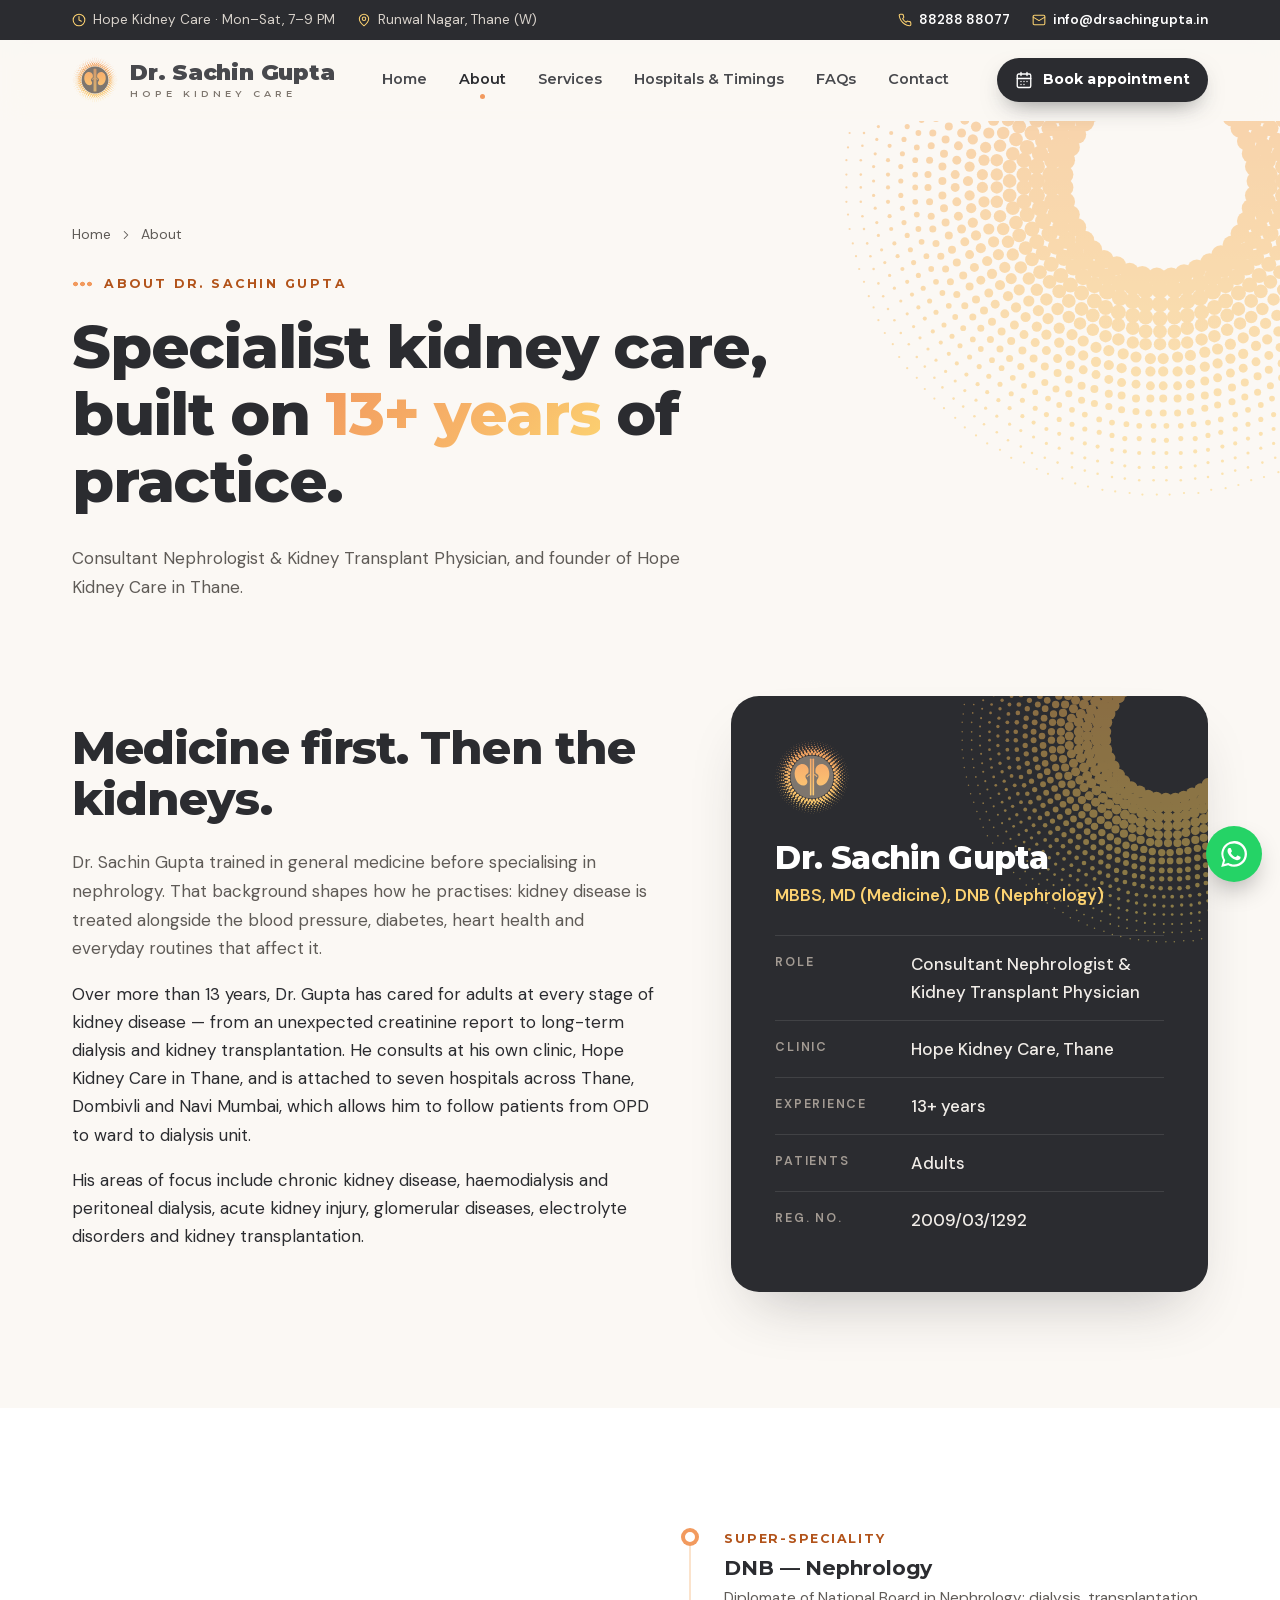
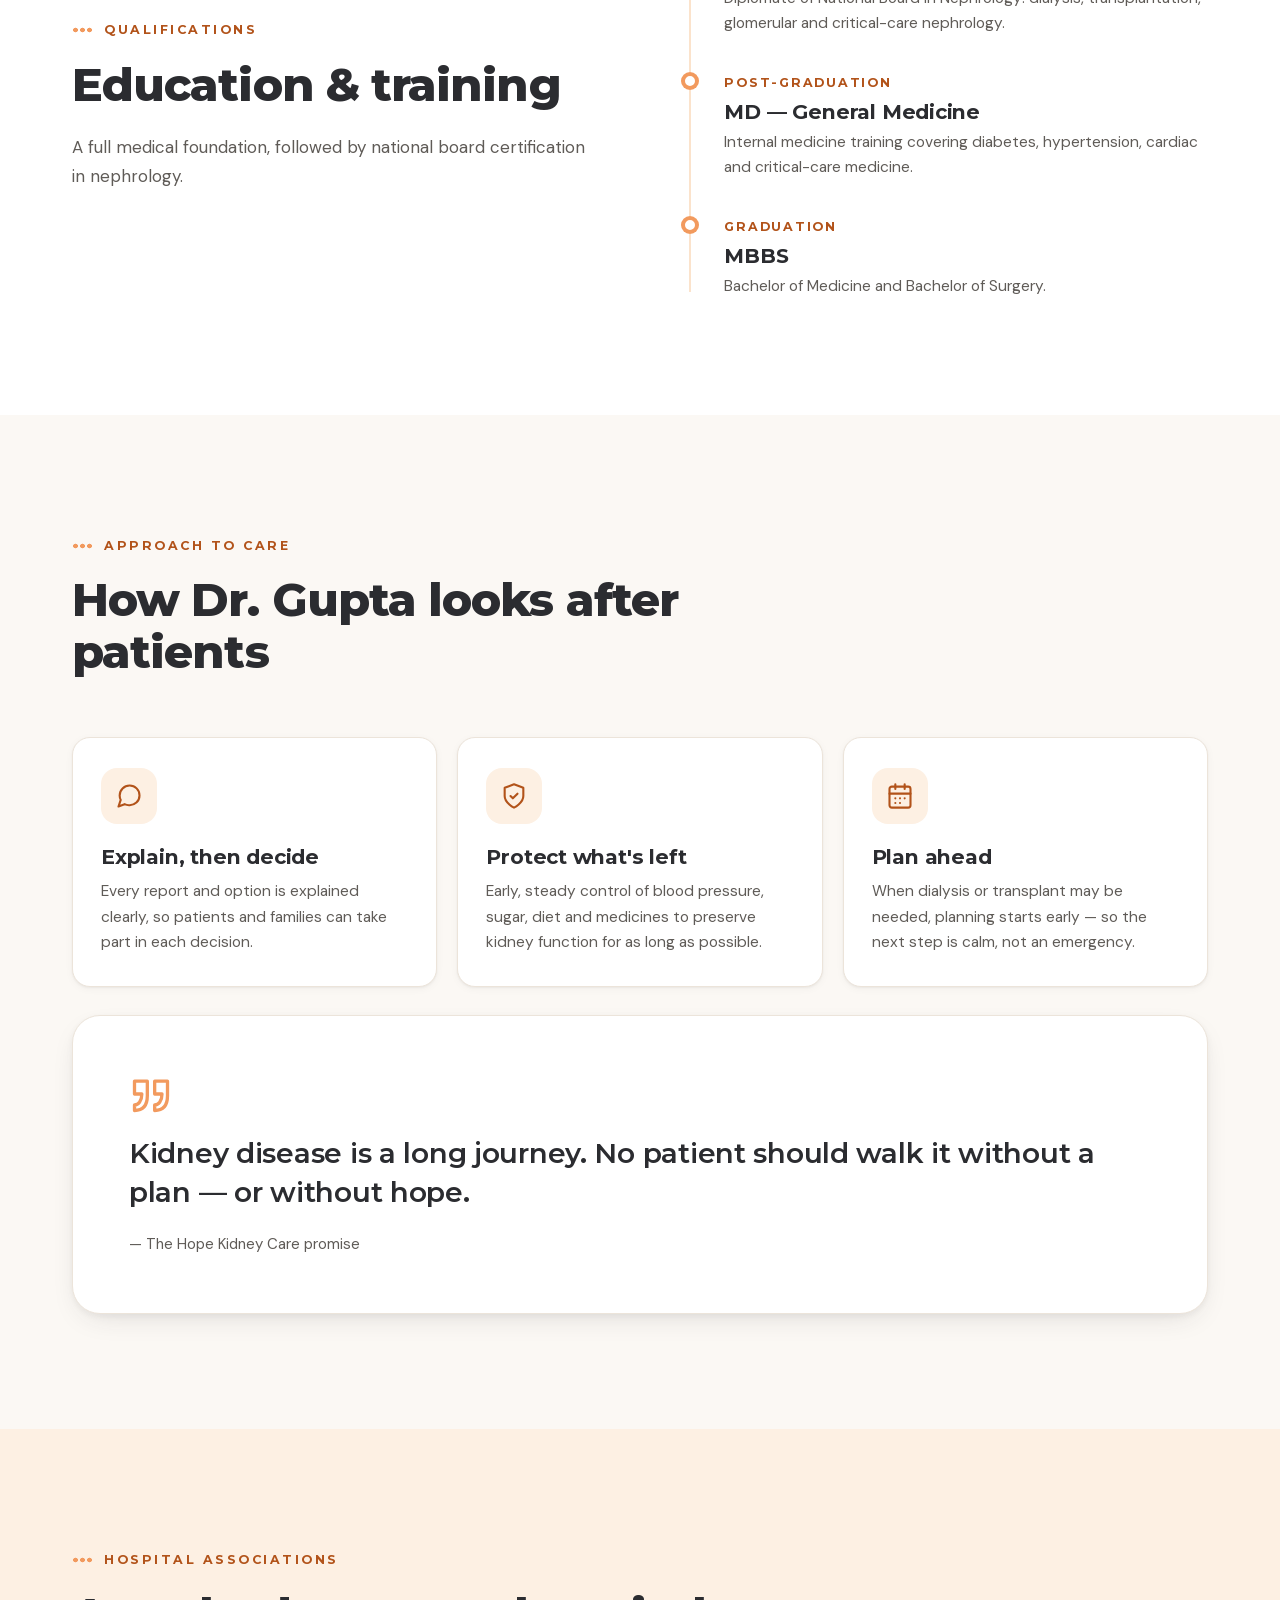
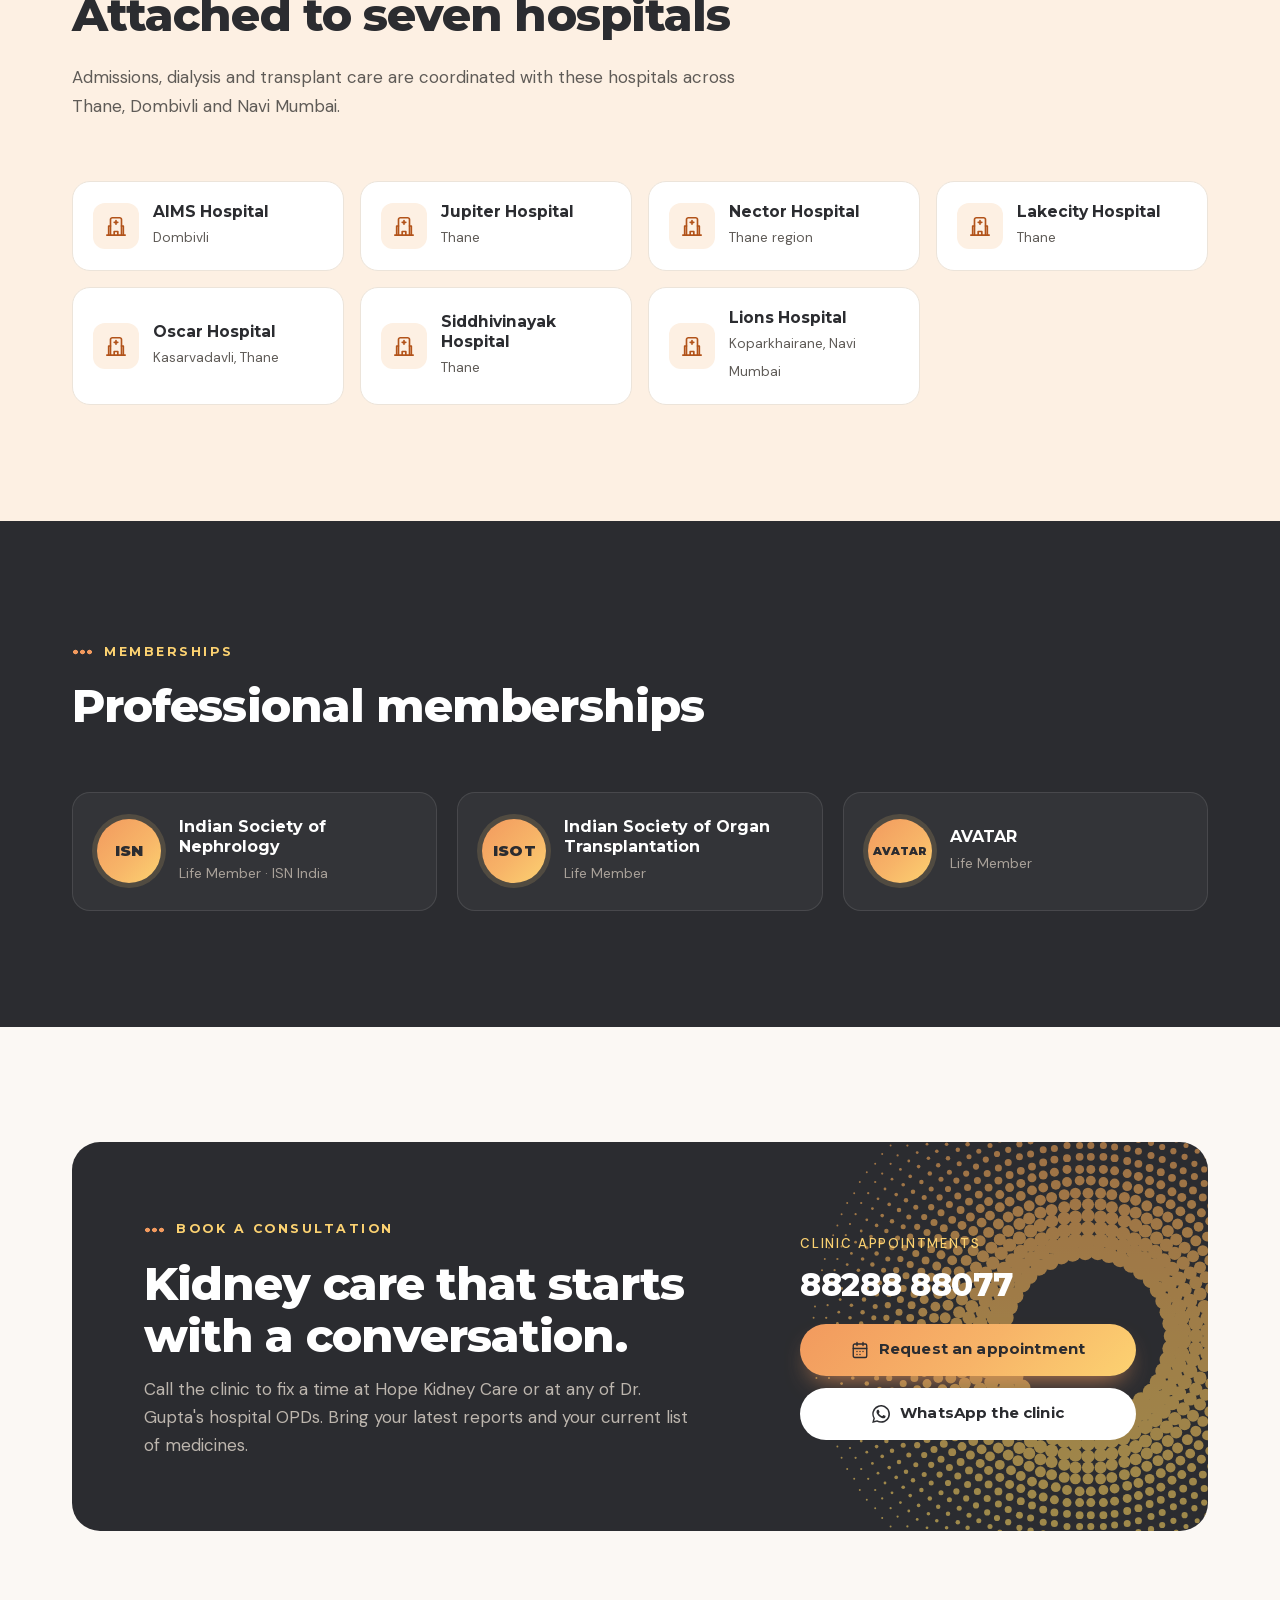
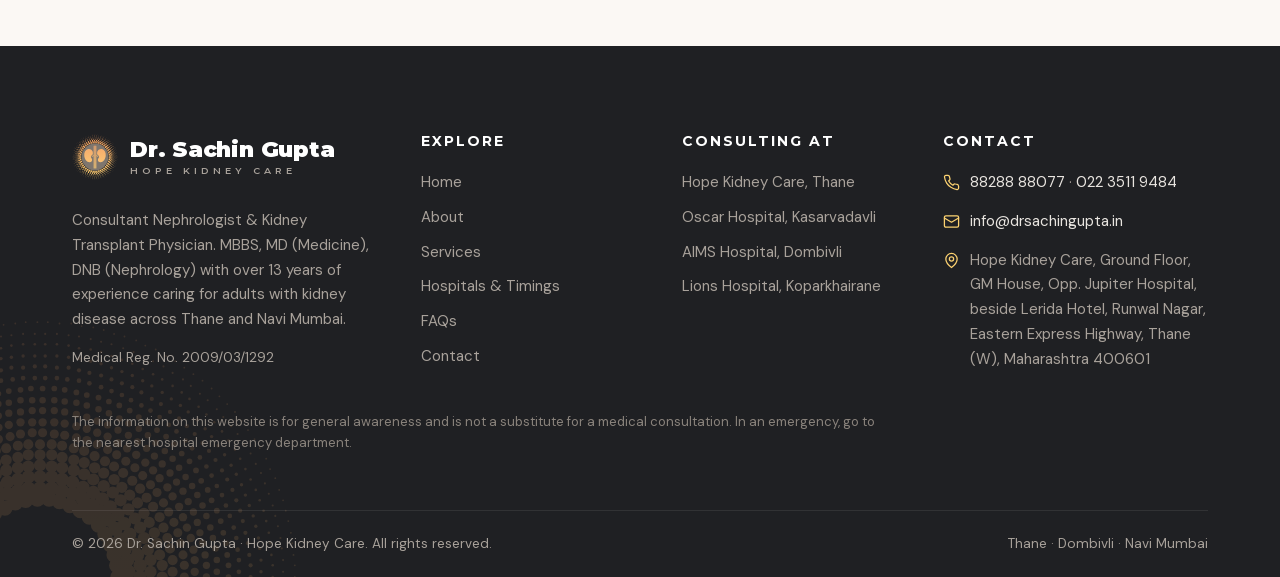
==== commit b6f29237: "commit" ====
--- a/about.html
+++ b/about.html
@@ -1,5 +1,5 @@
 <!DOCTYPE html>
-<html lang="en-IN" class="no-js">
+<html lang="en-IN">
 <head>
   <meta charset="UTF-8">
   <meta name="viewport" content="width=device-width, initial-scale=1">
@@ -15,12 +15,12 @@
   <meta property="og:url" content="https://www.drsachingupta.in/about.html">
   <meta property="og:image" content="https://www.drsachingupta.in/assets/img/og-image.png">
   <meta name="twitter:card" content="summary_large_image">
-  <link rel="preconnect" href="https://fonts.googleapis.com">
-  <link rel="preconnect" href="https://fonts.gstatic.com" crossorigin>
-  <link href="https://fonts.googleapis.com/css2?family=DM+Sans:opsz,wght@9..40,400;9..40,500;9..40,600;9..40,700&family=Montserrat:wght@500;600;700;800;900&display=swap" rel="stylesheet">
-  <link rel="stylesheet" href="assets/css/style.css?v=9">
+  <script>document.documentElement.className="js"</script>
+  <link rel="preload" href="assets/fonts/montserrat.woff2" as="font" type="font/woff2" crossorigin>
+  <link rel="preload" href="assets/fonts/dm-sans.woff2" as="font" type="font/woff2" crossorigin>
+  <link rel="stylesheet" href="assets/css/style.css?v=12">
   <script type="application/ld+json">{"@context": "https://schema.org", "@graph": [{"@type": "Physician", "@id": "https://www.drsachingupta.in/#doctor", "name": "Dr. Sachin Gupta", "medicalSpecialty": "Nephrology", "description": "Consultant Nephrologist & Kidney Transplant Physician in Thane — MBBS, MD (Medicine), DNB (Nephrology).", "telephone": "+918828888077", "email": "info@drsachingupta.in", "url": "https://www.drsachingupta.in", "image": "https://www.drsachingupta.in/assets/img/og-image.png", "address": {"@type": "PostalAddress", "streetAddress": "Ground Floor, GM House, Opp. Jupiter Hospital, Runwal Nagar, Eastern Express Highway", "addressLocality": "Thane", "addressRegion": "Maharashtra", "postalCode": "400601", "addressCountry": "IN"}, "memberOf": ["Indian Society of Nephrology (ISN)", "Indian Society of Organ Transplantation (ISOT)", "AVATAR"]}, {"@type": "MedicalClinic", "@id": "https://www.drsachingupta.in/#clinic", "name": "Hope Kidney Care", "telephone": "+918828888077", "address": {"@type": "PostalAddress", "streetAddress": "Ground Floor, GM House, Opp. Jupiter Hospital, Runwal Nagar, Eastern Express Highway", "addressLocality": "Thane", "addressRegion": "Maharashtra", "postalCode": "400601", "addressCountry": "IN"}, "openingHoursSpecification": [{"@type": "OpeningHoursSpecification", "dayOfWeek": ["Monday", "Tuesday", "Wednesday", "Thursday", "Friday", "Saturday"], "opens": "19:00", "closes": "21:00"}], "medicalSpecialty": "Nephrology"}]}</script>
-  <script defer src="assets/js/site.js?v=4"></script>
+  <script defer src="assets/js/site.js?v=5"></script>
 </head>
 <body>
 <svg width="0" height="0" style="position:absolute" aria-hidden="true"><symbol id="i-phone" viewBox="0 0 24 24" fill="none" stroke="currentColor" stroke-width="1.8" stroke-linecap="round" stroke-linejoin="round"><path d="M22 16.9v3a2 2 0 0 1-2.2 2 19.8 19.8 0 0 1-8.6-3.1 19.5 19.5 0 0 1-6-6A19.8 19.8 0 0 1 2.1 4.2 2 2 0 0 1 4.1 2h3a2 2 0 0 1 2 1.7c.1.9.4 1.8.7 2.7a2 2 0 0 1-.5 2.1L8 9.8a16 16 0 0 0 6 6l1.3-1.3a2 2 0 0 1 2.1-.4c.9.3 1.8.6 2.7.7a2 2 0 0 1 1.7 2z"/></symbol><symbol id="i-calendar" viewBox="0 0 24 24" fill="none" stroke="currentColor" stroke-width="1.8" stroke-linecap="round" stroke-linejoin="round"><rect x="3" y="4" width="18" height="18" rx="2"/><path d="M16 2v4M8 2v4M3 10h18M8 14h.01M12 14h.01M16 14h.01M8 18h.01M12 18h.01"/></symbol><symbol id="i-clock" viewBox="0 0 24 24" fill="none" stroke="currentColor" stroke-width="1.8" stroke-linecap="round" stroke-linejoin="round"><circle cx="12" cy="12" r="10"/><path d="M12 6v6l4 2"/></symbol><symbol id="i-pin" viewBox="0 0 24 24" fill="none" stroke="currentColor" stroke-width="1.8" stroke-linecap="round" stroke-linejoin="round"><path d="M20 10c0 6-8 12-8 12s-8-6-8-12a8 8 0 0 1 16 0z"/><circle cx="12" cy="10" r="3"/></symbol><symbol id="i-mail" viewBox="0 0 24 24" fill="none" stroke="currentColor" stroke-width="1.8" stroke-linecap="round" stroke-linejoin="round"><rect x="2" y="4" width="20" height="16" rx="2"/><path d="m22 7-10 6L2 7"/></symbol><symbol id="i-arrow" viewBox="0 0 24 24" fill="none" stroke="currentColor" stroke-width="1.8" stroke-linecap="round" stroke-linejoin="round"><path d="M5 12h14M13 5l7 7-7 7"/></symbol><symbol id="i-check" viewBox="0 0 24 24" fill="none" stroke="currentColor" stroke-width="1.8" stroke-linecap="round" stroke-linejoin="round"><path d="M20 6 9 17l-5-5"/></symbol><symbol id="i-menu" viewBox="0 0 24 24" fill="none" stroke="currentColor" stroke-width="1.8" stroke-linecap="round" stroke-linejoin="round"><path d="M4 7h16M4 12h16M4 17h10"/></symbol><symbol id="i-close" viewBox="0 0 24 24" fill="none" stroke="currentColor" stroke-width="1.8" stroke-linecap="round" stroke-linejoin="round"><path d="M18 6 6 18M6 6l12 12"/></symbol><symbol id="i-chev" viewBox="0 0 24 24" fill="none" stroke="currentColor" stroke-width="1.8" stroke-linecap="round" stroke-linejoin="round"><path d="m9 18 6-6-6-6"/></symbol><symbol id="i-kidney" viewBox="0 0 24 24" fill="none" stroke="currentColor" stroke-width="1.8" stroke-linecap="round" stroke-linejoin="round"><path d="M10 5.5C9 3.6 6.4 3 4.7 4.4 2.5 6.2 2.3 10 3.3 13.2 4.4 16.6 7.2 19.5 10 18.6c1.7-.6 2-2.5 1-3.8-.6-.8-1-1.7-.6-2.6.3-.7 1-1 1.1-1.9.2-1.6-.5-3.5-1.5-4.8z"/><path d="M14 8c2-1.7 5-1 6 1.5 1.3 3.2.2 7.8-2.7 9.6-1.5.9-3.4.4-3.8-1.1"/><path d="M11.4 11.4c1.3-.2 2.1.5 2.6 1.6v8"/></symbol><symbol id="i-droplet" viewBox="0 0 24 24" fill="none" stroke="currentColor" stroke-width="1.8" stroke-linecap="round" stroke-linejoin="round"><path d="M12 2.7s6 6.4 6 11.3a6 6 0 0 1-12 0c0-4.9 6-11.3 6-11.3z"/><path d="M9 14a3 3 0 0 0 3 3"/></symbol><symbol id="i-catheter" viewBox="0 0 24 24" fill="none" stroke="currentColor" stroke-width="1.8" stroke-linecap="round" stroke-linejoin="round"><path d="M7 3v4a5 5 0 0 0 10 0V3"/><path d="M12 12v5a4 4 0 0 0 8 0v-1"/><circle cx="20" cy="14" r="2"/><path d="M5 3h4M15 3h4"/></symbol><symbol id="i-steth" viewBox="0 0 24 24" fill="none" stroke="currentColor" stroke-width="1.8" stroke-linecap="round" stroke-linejoin="round"><path d="M4.8 2.3A.3.3 0 1 0 5 2H4a2 2 0 0 0-2 2v5a6 6 0 0 0 6 6 6 6 0 0 0 6-6V4a2 2 0 0 0-2-2h-1a.2.2 0 1 0 .3.3"/><path d="M8 15v1a6 6 0 0 0 6 6 6 6 0 0 0 6-6v-4"/><circle cx="20" cy="10" r="2"/></symbol><symbol id="i-transplant" viewBox="0 0 24 24" fill="none" stroke="currentColor" stroke-width="1.8" stroke-linecap="round" stroke-linejoin="round"><path d="M19 14c1.5-1.5 3-3.2 3-5.5A5.5 5.5 0 0 0 16.5 3c-1.8 0-3 .5-4.5 2-1.5-1.5-2.7-2-4.5-2A5.5 5.5 0 0 0 2 8.5c0 2.3 1.5 4 3 5.5l7 7z"/><path d="M12 5 9 8l2.5 2.5L14 8l2 2"/></symbol><symbol id="i-filter" viewBox="0 0 24 24" fill="none" stroke="currentColor" stroke-width="1.8" stroke-linecap="round" stroke-linejoin="round"><path d="M3 4h18l-7 8.5V19l-4 2v-8.5z"/></symbol><symbol id="i-flask" viewBox="0 0 24 24" fill="none" stroke="currentColor" stroke-width="1.8" stroke-linecap="round" stroke-linejoin="round"><path d="M9 3h6M10 3v6.5L4.6 18.4A1.7 1.7 0 0 0 6 21h12a1.7 1.7 0 0 0 1.4-2.6L14 9.5V3"/><path d="M7.5 15h9"/></symbol><symbol id="i-pulse" viewBox="0 0 24 24" fill="none" stroke="currentColor" stroke-width="1.8" stroke-linecap="round" stroke-linejoin="round"><path d="M22 12h-4l-3 9L9 3l-3 9H2"/></symbol><symbol id="i-peritoneal" viewBox="0 0 24 24" fill="none" stroke="currentColor" stroke-width="1.8" stroke-linecap="round" stroke-linejoin="round"><path d="M12 3c4.5 0 8 3.5 8 8 0 5-4 10-8 10s-8-5-8-10c0-4.5 3.5-8 8-8z"/><path d="M8 12c1.3-1 2.7-1 4 0s2.7 1 4 0M8 15.5c1.3-1 2.7-1 4 0s2.7 1 4 0"/></symbol><symbol id="i-hospital" viewBox="0 0 24 24" fill="none" stroke="currentColor" stroke-width="1.8" stroke-linecap="round" stroke-linejoin="round"><path d="M12 6v4M14 8h-4M18 22V5a2 2 0 0 0-2-2H8a2 2 0 0 0-2 2v17"/><path d="M2 22h20M4 22V12h2M20 22V12h-2M10 22v-4h4v4"/></symbol><symbol id="i-award" viewBox="0 0 24 24" fill="none" stroke="currentColor" stroke-width="1.8" stroke-linecap="round" stroke-linejoin="round"><circle cx="12" cy="8" r="6"/><path d="M15.5 12.9 17 22l-5-3-5 3 1.5-9.1"/></symbol><symbol id="i-shield" viewBox="0 0 24 24" fill="none" stroke="currentColor" stroke-width="1.8" stroke-linecap="round" stroke-linejoin="round"><path d="M12 22s8-4 8-10V5l-8-3-8 3v7c0 6 8 10 8 10z"/><path d="m9 12 2 2 4-4"/></symbol><symbol id="i-user" viewBox="0 0 24 24" fill="none" stroke="currentColor" stroke-width="1.8" stroke-linecap="round" stroke-linejoin="round"><circle cx="12" cy="8" r="4"/><path d="M4 21v-1a6 6 0 0 1 6-6h4a6 6 0 0 1 6 6v1"/></symbol><symbol id="i-alert" viewBox="0 0 24 24" fill="none" stroke="currentColor" stroke-width="1.8" stroke-linecap="round" stroke-linejoin="round"><circle cx="12" cy="12" r="10"/><path d="M12 8v4M12 16h.01"/></symbol><symbol id="i-gauge" viewBox="0 0 24 24" fill="none" stroke="currentColor" stroke-width="1.8" stroke-linecap="round" stroke-linejoin="round"><path d="M12 14 15.5 10.5"/><path d="M3.3 19a10 10 0 1 1 17.4 0"/></symbol><symbol id="i-sugar" viewBox="0 0 24 24" fill="none" stroke="currentColor" stroke-width="1.8" stroke-linecap="round" stroke-linejoin="round"><path d="M12 2 4 7v10l8 5 8-5V7z"/><path d="M12 22V12M20 7l-8 5-8-5"/></symbol><symbol id="i-eye" viewBox="0 0 24 24" fill="none" stroke="currentColor" stroke-width="1.8" stroke-linecap="round" stroke-linejoin="round"><path d="M2 12s3.5-7 10-7 10 7 10 7-3.5 7-10 7S2 12 2 12z"/><circle cx="12" cy="12" r="3"/></symbol><symbol id="i-swell" viewBox="0 0 24 24" fill="none" stroke="currentColor" stroke-width="1.8" stroke-linecap="round" stroke-linejoin="round"><path d="M7 3v8a5 5 0 0 0 10 0V3"/><path d="M5 21c2-1.5 4-1.5 7 0s5 1.5 7 0"/></symbol><symbol id="i-tired" viewBox="0 0 24 24" fill="none" stroke="currentColor" stroke-width="1.8" stroke-linecap="round" stroke-linejoin="round"><path d="M12 3a9 9 0 1 0 9 9 7 7 0 0 1-9-9z"/></symbol><symbol id="i-foam" viewBox="0 0 24 24" fill="none" stroke="currentColor" stroke-width="1.8" stroke-linecap="round" stroke-linejoin="round"><circle cx="8" cy="9" r="3"/><circle cx="15.5" cy="7.5" r="2.5"/><circle cx="14" cy="15" r="4"/><circle cx="6.5" cy="16.5" r="2"/></symbol><symbol id="i-quote" viewBox="0 0 24 24" fill="none" stroke="currentColor" stroke-width="1.8" stroke-linecap="round" stroke-linejoin="round"><path d="M3 21c3 0 7-1 7-8V5H3v7h4c0 4-2 6-4 6zM14 21c3 0 7-1 7-8V5h-7v7h4c0 4-2 6-4 6z"/></symbol><symbol id="i-heart" viewBox="0 0 24 24" fill="none" stroke="currentColor" stroke-width="1.8" stroke-linecap="round" stroke-linejoin="round"><path d="M19 14c1.5-1.5 3-3.2 3-5.5A5.5 5.5 0 0 0 16.5 3c-1.8 0-3 .5-4.5 2-1.5-1.5-2.7-2-4.5-2A5.5 5.5 0 0 0 2 8.5c0 2.3 1.5 4 3 5.5l7 7z"/></symbol><symbol id="i-chat" viewBox="0 0 24 24" fill="none" stroke="currentColor" stroke-width="1.8" stroke-linecap="round" stroke-linejoin="round"><path d="M21 11.5a8.4 8.4 0 0 1-9 8.4 8.6 8.6 0 0 1-3.8-.9L3 21l1.9-5.7a8.4 8.4 0 0 1-.9-3.8 8.5 8.5 0 0 1 8.5-8.5 8.4 8.4 0 0 1 8.5 8.5z"/></symbol><symbol id="i-book" viewBox="0 0 24 24" fill="none" stroke="currentColor" stroke-width="1.8" stroke-linecap="round" stroke-linejoin="round"><path d="M2 4h6a4 4 0 0 1 4 4v13a3 3 0 0 0-3-3H2zM22 4h-6a4 4 0 0 0-4 4v13a3 3 0 0 1 3-3h7z"/></symbol><symbol id="i-grad" viewBox="0 0 24 24" fill="none" stroke="currentColor" stroke-width="1.8" stroke-linecap="round" stroke-linejoin="round"><path d="M22 10 12 5 2 10l10 5 10-5z"/><path d="M6 12v5c3 2 9 2 12 0v-5M22 10v6"/></symbol><symbol id="i-wa" viewBox="0 0 24 24"><path fill="currentColor" stroke="none" d="M17.5 14.4c-.3-.1-1.8-.9-2-1-.3-.1-.5-.1-.7.1-.2.3-.8 1-.9 1.2-.2.2-.3.2-.6.1-.3-.1-1.3-.5-2.4-1.5-.9-.8-1.5-1.8-1.7-2.1-.2-.3 0-.5.1-.6l.4-.5c.2-.2.2-.3.3-.5.1-.2 0-.4 0-.5l-.9-2.2c-.2-.6-.5-.5-.7-.5h-.6c-.2 0-.5.1-.8.4-.3.3-1 1-1 2.5s1.1 2.9 1.2 3.1c.1.2 2.1 3.2 5.1 4.5.7.3 1.3.5 1.7.6.7.2 1.4.2 1.9.1.6-.1 1.8-.7 2-1.4.2-.7.2-1.3.2-1.4-.1-.2-.3-.3-.6-.4zM12 21.8c-1.8 0-3.5-.5-5-1.4l-.4-.2-3.7 1 1-3.6-.2-.4A9.8 9.8 0 1 1 12 21.8zM20.5 3.5A11.8 11.8 0 0 0 1.9 17.7L.2 24l6.4-1.7a11.8 11.8 0 0 0 5.6 1.4C18.8 23.7 24 18.4 24 11.9c0-3.2-1.2-6.1-3.5-8.4z"/></symbol></svg>
@@ -41,7 +41,7 @@
 <header class="site-header">
   <div class="container">
     <a class="brand" href="index.html" aria-label="Hope Kidney Care — Dr. Sachin Gupta, home">
-      <img class="brand__mark" src="assets/img/emblem.svg" alt="" width="46" height="46">
+      <img class="brand__mark" src="assets/img/emblem.svg" alt="" width="46" height="46" decoding="async">
       <span class="brand__text"><span class="brand__word">Dr. Sachin Gupta</span><span class="brand__sub">Hope Kidney Care</span></span>
     </a>
     <nav class="nav" aria-label="Main"><a href="index.html">Home</a><a href="about.html" aria-current="page">About</a><a href="services.html">Services</a><a href="hospitals.html">Hospitals &amp; Timings</a><a href="faq.html">FAQs</a><a href="contact.html">Contact</a></nav>
@@ -56,7 +56,7 @@
   <div class="drawer__scrim" data-close></div>
   <div class="drawer__panel" role="dialog" aria-modal="true" aria-label="Menu">
     <div class="drawer__head"><a class="brand" href="index.html" aria-label="Hope Kidney Care — Dr. Sachin Gupta, home">
-      <img class="brand__mark" src="assets/img/emblem.svg" alt="" width="46" height="46">
+      <img class="brand__mark" src="assets/img/emblem.svg" alt="" width="46" height="46" decoding="async">
       <span class="brand__text"><span class="brand__word">Dr. Sachin Gupta</span><span class="brand__sub">Hope Kidney Care</span></span>
     </a><button class="menu-toggle" style="display:inline-flex" type="button" aria-label="Close menu" data-close><svg aria-hidden="true"><use href="#i-close"/></svg></button></div>
     <nav aria-label="Mobile"><a href="index.html">Home<svg aria-hidden="true"><use href="#i-chev"/></svg></a><a href="about.html" aria-current="page">About<svg aria-hidden="true"><use href="#i-chev"/></svg></a><a href="services.html">Services<svg aria-hidden="true"><use href="#i-chev"/></svg></a><a href="hospitals.html">Hospitals &amp; Timings<svg aria-hidden="true"><use href="#i-chev"/></svg></a><a href="faq.html">FAQs<svg aria-hidden="true"><use href="#i-chev"/></svg></a><a href="contact.html">Contact<svg aria-hidden="true"><use href="#i-chev"/></svg></a></nav>
@@ -87,7 +87,7 @@
     </div>
     <div class="profile-card reveal" style="--d:.1s">
       <span class="halftone halftone--gold"></span>
-      <img class="profile-card__mark" src="assets/img/emblem.svg" alt="" width="74" height="74">
+      <img class="profile-card__mark" src="assets/img/emblem.svg" alt="" width="74" height="74" loading="lazy" decoding="async">
       <div class="profile-card__name">Dr. Sachin Gupta</div>
       <div class="profile-card__role">MBBS, MD (Medicine), DNB (Nephrology)</div>
       <dl>
@@ -181,7 +181,7 @@
     <div class="footer-grid">
       <div>
         <a class="brand" href="index.html" aria-label="Hope Kidney Care — Dr. Sachin Gupta, home">
-      <img class="brand__mark" src="assets/img/emblem.svg" alt="" width="46" height="46">
+      <img class="brand__mark" src="assets/img/emblem.svg" alt="" width="46" height="46" decoding="async">
       <span class="brand__text"><span class="brand__word">Dr. Sachin Gupta</span><span class="brand__sub">Hope Kidney Care</span></span>
     </a>
         <p class="footer-about">Consultant Nephrologist &amp; Kidney Transplant Physician. MBBS, MD (Medicine), DNB (Nephrology) with over 13 years of experience caring for adults with kidney disease across Thane and Navi Mumbai.</p>
--- a/assets/css/style.css
+++ b/assets/css/style.css
@@ -1,722 +1,3 @@
-/* ==========================================================================
-   Dr. Sachin Gupta · Hope Kidney Care
-   Design system — brand drawn from the Hope Kidney Care identity:
-   charcoal wordmark, warm stone core, amber→peach halftone sun.
-   ========================================================================== */
-
-:root {
-  /* Brand */
-  --ink: #2b2c30;
-  --ink-2: #48494d;          /* logo charcoal */
-  --stone: #7e766e;          /* emblem core */
-  --amber: #f29a5e;
-  --gold: #fcd271;
-  --sun: linear-gradient(135deg, #f29a5e 0%, #f7b468 55%, #fcd271 100%);
-  --accent-text: #b2531a;    /* AA on white & cream */
-
-  /* Surfaces */
-  --bg: #fbf8f4;
-  --surface: #ffffff;
-  --peach: #fdf0e3;
-  --peach-2: #fbe3cc;
-  --line: #ece4da;
-  --muted: #5f5b57;
-
-  /* Type */
-  --font-display: "Montserrat", system-ui, sans-serif;
-  --font-body: "DM Sans", system-ui, -apple-system, "Segoe UI", sans-serif;
-
-  /* Rhythm */
-  --radius-sm: 10px;
-  --radius: 18px;
-  --radius-lg: 28px;
-  --shadow-sm: 0 1px 2px rgba(43, 44, 48, .06), 0 2px 8px rgba(43, 44, 48, .04);
-  --shadow: 0 10px 30px -12px rgba(43, 44, 48, .18), 0 2px 6px rgba(43, 44, 48, .05);
-  --shadow-lg: 0 30px 60px -24px rgba(43, 44, 48, .28);
-  --container: 1200px;
-  --gutter: clamp(16px, 4vw, 32px);
-  --section: clamp(64px, 9vw, 120px);
-  --ease: cubic-bezier(.2, .7, .2, 1);
-}
-
-*, *::before, *::after { box-sizing: border-box; }
-html { scroll-behavior: smooth; -webkit-text-size-adjust: 100%; }
-body {
-  margin: 0;
-  font-family: var(--font-body);
-  font-size: 17px;
-  line-height: 1.65;
-  color: var(--ink);
-  background: var(--bg);
-  -webkit-font-smoothing: antialiased;
-  text-rendering: optimizeLegibility;
-  overflow-x: hidden;
-}
-img, svg { display: block; max-width: 100%; }
-a { color: inherit; text-decoration: none; }
-p { margin: 0 0 1em; }
-ul { margin: 0; padding: 0; list-style: none; }
-button { font: inherit; color: inherit; cursor: pointer; }
-:focus-visible { outline: 3px solid var(--amber); outline-offset: 3px; border-radius: 6px; }
-
-h1, h2, h3, h4 {
-  font-family: var(--font-display);
-  color: var(--ink);
-  margin: 0 0 .5em;
-  line-height: 1.12;
-  letter-spacing: -.02em;
-}
-h1 { font-size: clamp(38px, 5.6vw, 68px); font-weight: 800; }
-h2 { font-size: clamp(30px, 3.8vw, 46px); font-weight: 800; }
-h3 { font-size: clamp(19px, 1.6vw, 22px); font-weight: 700; letter-spacing: -.01em; }
-h4 { font-size: 16px; font-weight: 700; letter-spacing: 0; }
-
-.container { width: 100%; max-width: var(--container); margin: 0 auto; padding: 0 var(--gutter); }
-.section { padding: var(--section) 0; position: relative; }
-.section--tint { background: var(--peach); }
-.section--white { background: var(--surface); }
-.section--dark { background: var(--ink); color: #e9e5e0; }
-.section--dark h2, .section--dark h3 { color: #fff; }
-
-.skip-link {
-  position: absolute; left: 16px; top: -60px; z-index: 200;
-  background: var(--ink); color: #fff; padding: 10px 16px; border-radius: 8px;
-}
-.skip-link:focus { top: 12px; }
-
-/* ---------- Eyebrow / section head ---------- */
-.eyebrow {
-  display: inline-flex; align-items: center; gap: 10px;
-  font-family: var(--font-display);
-  font-size: 12.5px; font-weight: 700; letter-spacing: .2em; text-transform: uppercase;
-  color: var(--accent-text);
-  margin-bottom: 18px;
-}
-.eyebrow::before {
-  content: ""; width: 22px; height: 8px; flex: none;
-  background: radial-gradient(circle, var(--amber) 2.2px, transparent 2.6px) 0 50% / 7px 8px repeat-x;
-}
-.section--dark .eyebrow { color: var(--gold); }
-.section-head { max-width: 720px; margin-bottom: clamp(36px, 5vw, 60px); }
-.section-head--center { margin-left: auto; margin-right: auto; text-align: center; }
-.section-head--center .eyebrow { justify-content: center; }
-.lead { font-size: clamp(17px, 1.3vw, 19.5px); color: var(--muted); line-height: 1.7; }
-.section--dark .lead { color: #bdb6ae; }
-.text-sun {
-  background: var(--sun); -webkit-background-clip: text; background-clip: text; color: transparent;
-}
-
-/* ---------- Buttons ---------- */
-.btn {
-  --h: 52px;
-  display: inline-flex; align-items: center; justify-content: center; gap: 10px;
-  height: var(--h); padding: 0 24px; border-radius: 999px; border: 0;
-  font-family: var(--font-display); font-weight: 700; font-size: 15px; letter-spacing: .01em;
-  transition: transform .25s var(--ease), box-shadow .25s var(--ease), background .25s;
-  white-space: nowrap;
-}
-.btn svg { width: 18px; height: 18px; flex: none; }
-.btn:hover { transform: translateY(-2px); }
-.btn--primary { background: var(--ink); color: #fff; box-shadow: 0 10px 24px -10px rgba(43,44,48,.6); }
-.btn--primary:hover { background: #000; }
-.btn--sun { background: var(--sun); color: var(--ink); box-shadow: 0 12px 26px -12px rgba(242,154,94,.9); }
-.btn--ghost { background: transparent; color: var(--ink); box-shadow: inset 0 0 0 1.5px var(--line); }
-.btn--ghost:hover { box-shadow: inset 0 0 0 1.5px var(--ink-2); }
-.btn--light { background: #fff; color: var(--ink); }
-.btn--sm { --h: 44px; padding: 0 18px; font-size: 14px; }
-.btn-row { display: flex; flex-wrap: wrap; gap: 12px; }
-
-.link-arrow {
-  display: inline-flex; align-items: center; gap: 8px;
-  font-family: var(--font-display); font-weight: 700; font-size: 15px; color: var(--ink);
-}
-.link-arrow svg { width: 16px; height: 16px; transition: transform .25s var(--ease); }
-.link-arrow:hover svg { transform: translateX(4px); }
-
-/* ---------- Brand lockup ---------- */
-.brand { display: inline-flex; align-items: center; gap: 12px; }
-.brand__mark { width: 46px; height: 46px; flex: none; }
-.brand__text { display: flex; flex-direction: column; line-height: 1; }
-.brand__word {
-  font-family: var(--font-display); font-weight: 900; font-size: 22px; letter-spacing: -.01em; color: var(--ink-2);
-}
-.brand__sub {
-  font-family: var(--font-display); font-weight: 600; font-size: 9.5px; letter-spacing: .42em;
-  color: var(--stone); margin-top: 5px; text-transform: uppercase;
-}
-
-/* ---------- Header ---------- */
-.topbar {
-  background: var(--ink); color: #d9d3cc; font-size: 13.5px;
-}
-.topbar .container { display: flex; justify-content: space-between; align-items: center; gap: 16px; min-height: 40px; }
-.topbar a { color: #fff; font-weight: 600; }
-.topbar__items { display: flex; gap: 22px; flex-wrap: wrap; }
-.topbar__item { display: inline-flex; align-items: center; gap: 7px; }
-.topbar__item svg { width: 14px; height: 14px; color: var(--gold); }
-@media (max-width: 767px) { .topbar__hide-sm { display: none !important; } }
-
-.site-header {
-  position: sticky; top: 0; z-index: 100;
-  background: rgba(251, 248, 244, .86);
-  backdrop-filter: saturate(160%) blur(14px); -webkit-backdrop-filter: saturate(160%) blur(14px);
-  border-bottom: 1px solid transparent;
-  transition: border-color .3s, box-shadow .3s;
-}
-.site-header.is-scrolled { border-color: var(--line); box-shadow: 0 6px 24px -18px rgba(43,44,48,.35); }
-.site-header .container { display: flex; align-items: center; justify-content: space-between; height: 80px; gap: 24px; }
-.nav { display: flex; align-items: center; gap: 4px; }
-.nav a {
-  position: relative; padding: 10px 14px; border-radius: 999px;
-  font-family: var(--font-display); font-weight: 600; font-size: 14.5px; color: var(--ink-2);
-  transition: background .2s, color .2s;
-}
-.nav a:hover { background: var(--peach); color: var(--ink); }
-.nav a[aria-current="page"] { color: var(--ink); }
-.nav a[aria-current="page"]::after {
-  content: ""; position: absolute; left: 50%; bottom: 3px; width: 5px; height: 5px; margin-left: -2.5px;
-  border-radius: 50%; background: var(--amber);
-}
-.header-cta { display: flex; align-items: center; gap: 10px; }
-.menu-toggle {
-  display: none; width: 46px; height: 46px; border-radius: 50%; border: 0;
-  background: var(--surface); box-shadow: inset 0 0 0 1.5px var(--line);
-  align-items: center; justify-content: center;
-}
-.menu-toggle svg { width: 22px; height: 22px; }
-
-@media (max-width: 1080px) {
-  .nav, .header-cta .btn--ghost { display: none; }
-  .menu-toggle { display: inline-flex; }
-}
-@media (max-width: 480px) {
-  .header-cta .btn--primary { display: none; }
-  .brand__mark { width: 40px; height: 40px; }
-  .brand__word { font-size: 20px; }
-}
-
-/* Mobile drawer */
-.drawer {
-  position: fixed; inset: 0; z-index: 150; pointer-events: none;
-}
-.drawer__scrim {
-  position: absolute; inset: 0; background: rgba(20, 20, 22, .45); opacity: 0; transition: opacity .3s;
-}
-.drawer__panel {
-  position: absolute; top: 0; right: 0; height: 100%; width: min(380px, 88vw);
-  background: var(--bg); padding: 24px; display: flex; flex-direction: column; gap: 24px;
-  transform: translateX(100%); transition: transform .4s var(--ease); overflow-y: auto;
-}
-.drawer.is-open { pointer-events: auto; }
-.drawer.is-open .drawer__scrim { opacity: 1; }
-.drawer.is-open .drawer__panel { transform: none; }
-.drawer__head { display: flex; justify-content: space-between; align-items: center; }
-.drawer nav a {
-  display: flex; justify-content: space-between; align-items: center;
-  padding: 16px 4px; border-bottom: 1px solid var(--line);
-  font-family: var(--font-display); font-weight: 700; font-size: 19px;
-}
-.drawer nav a[aria-current="page"] { color: var(--accent-text); }
-.drawer__contact { margin-top: auto; display: grid; gap: 10px; }
-.drawer__contact .btn { width: 100%; }
-
-/* ---------- Halftone sun motif ---------- */
-.halftone {
-  position: absolute; pointer-events: none; aspect-ratio: 1;
-  background: url("../img/halftone.svg") center / contain no-repeat;
-  opacity: .6;
-}
-.halftone--gold { filter: saturate(1.2) brightness(1.08); }
-
-/* ---------- Hero ---------- */
-.hero { position: relative; overflow: hidden; padding: clamp(40px, 6vw, 80px) 0 clamp(64px, 8vw, 110px); }
-.hero__grid { display: grid; grid-template-columns: 1.08fr .92fr; gap: clamp(32px, 5vw, 72px); align-items: center; }
-.hero__badge {
-  display: inline-flex; align-items: center; gap: 10px; padding: 7px 14px 7px 8px; border-radius: 999px;
-  background: var(--surface); box-shadow: var(--shadow-sm); font-size: 14px; font-weight: 600; color: var(--ink-2);
-  margin-bottom: 26px;
-}
-.hero__badge .dot {
-  width: 26px; height: 26px; border-radius: 50%; background: var(--sun);
-  display: grid; place-items: center;
-}
-.hero__badge .dot svg { width: 14px; height: 14px; color: var(--ink); }
-.hero h1 { margin-bottom: 20px; }
-.hero h1 .thin { display: block; font-weight: 500; font-size: .42em; letter-spacing: 0; color: var(--muted); margin-bottom: 12px; font-family: var(--font-body); }
-.hero__creds {
-  display: flex; flex-wrap: wrap; gap: 8px; margin: 0 0 26px;
-}
-.chip {
-  display: inline-flex; align-items: center; gap: 6px; padding: 6px 13px; border-radius: 999px;
-  background: var(--surface); border: 1px solid var(--line);
-  font-size: 13.5px; font-weight: 600; color: var(--ink-2);
-}
-.chip--sun { background: var(--peach); border-color: var(--peach-2); color: var(--accent-text); }
-.hero__lead { max-width: 560px; margin-bottom: 34px; }
-.hero__stats {
-  display: grid; grid-template-columns: repeat(3, auto); justify-content: start; gap: 0;
-  margin-top: 44px; padding-top: 28px; border-top: 1px solid var(--line);
-}
-.stat { padding-right: 32px; margin-right: 32px; border-right: 1px solid var(--line); }
-.stat:last-child { border: 0; margin: 0; padding: 0; }
-.stat__num { font-family: var(--font-display); font-weight: 800; font-size: clamp(28px, 3vw, 38px); letter-spacing: -.03em; line-height: 1; color: var(--ink); }
-.stat__num sup { font-size: .5em; color: var(--amber); top: -.7em; }
-.stat__label { font-size: 13.5px; color: var(--muted); margin-top: 6px; line-height: 1.35; }
-
-.hero__visual { position: relative; aspect-ratio: 1 / 1.02; max-width: 540px; width: 100%; justify-self: center; }
-.hero__disc {
-  position: absolute; inset: 8%; border-radius: 50%;
-  background: radial-gradient(circle at 35% 30%, #fff 0%, var(--peach) 55%, var(--peach-2) 100%);
-}
-.hero__visual .halftone { inset: -6%; opacity: .8; animation: spin 120s linear infinite; }
-.hero__emblem {
-  position: absolute; inset: 20%; filter: drop-shadow(0 30px 40px rgba(126,118,110,.35));
-  animation: float 7s ease-in-out infinite;
-}
-.float-card {
-  position: absolute; background: var(--surface); border-radius: var(--radius); box-shadow: var(--shadow-lg);
-  padding: 16px 18px; display: flex; align-items: center; gap: 14px; min-width: 0;
-}
-.float-card__icon {
-  width: 44px; height: 44px; border-radius: 12px; display: grid; place-items: center; flex: none;
-  background: var(--peach); color: var(--accent-text);
-}
-.float-card__icon svg { width: 22px; height: 22px; }
-.float-card strong { display: block; font-family: var(--font-display); font-size: 15px; line-height: 1.25; }
-.float-card span { font-size: 13px; color: var(--muted); line-height: 1.3; display: block; }
-.float-card--a { left: -4%; top: 14%; animation: float 8s ease-in-out infinite reverse; }
-.float-card--b { right: -2%; bottom: 10%; animation: float 9s ease-in-out -2s infinite; }
-.live-dot { width: 9px; height: 9px; border-radius: 50%; background: #2fa66a; box-shadow: 0 0 0 0 rgba(47,166,106,.5); animation: pulse 2s infinite; display: inline-block; margin-right: 6px; vertical-align: 1px; }
-.live-dot.is-off { background: var(--stone); animation: none; }
-
-@keyframes spin { to { transform: rotate(360deg); } }
-@keyframes float { 0%, 100% { transform: translateY(0); } 50% { transform: translateY(-10px); } }
-@keyframes pulse { 0% { box-shadow: 0 0 0 0 rgba(47,166,106,.45); } 70% { box-shadow: 0 0 0 10px rgba(47,166,106,0); } 100% { box-shadow: 0 0 0 0 rgba(47,166,106,0); } }
-
-@media (max-width: 991px) {
-  .hero__grid { grid-template-columns: 1fr; }
-  .hero__visual { max-width: 420px; order: -1; }
-  .float-card--a { left: 0; }
-  .float-card--b { right: 0; }
-}
-@media (max-width: 575px) {
-  .hero__stats { grid-template-columns: 1fr 1fr 1fr; }
-  .stat { padding-right: 14px; margin-right: 14px; }
-  .float-card { padding: 11px 13px; gap: 10px; }
-  .float-card__icon { width: 36px; height: 36px; }
-  .float-card strong { font-size: 13.5px; }
-  .float-card span { font-size: 12px; }
-  .hero .btn-row .btn { flex: 1 1 100%; }
-}
-
-/* ---------- Trust marquee ---------- */
-.trust { border-block: 1px solid var(--line); background: var(--surface); padding: 22px 0; overflow: hidden; }
-.trust__row { display: flex; align-items: center; gap: 28px; }
-.trust__label { flex: none; font-family: var(--font-display); font-weight: 700; font-size: 12px; letter-spacing: .18em; text-transform: uppercase; color: var(--muted); }
-.marquee { position: relative; overflow: hidden; flex: 1; -webkit-mask: linear-gradient(90deg, transparent, #000 8%, #000 92%, transparent); mask: linear-gradient(90deg, transparent, #000 8%, #000 92%, transparent); }
-.marquee__track { display: flex; gap: 44px; width: max-content; animation: marquee 38s linear infinite; }
-.marquee:hover .marquee__track { animation-play-state: paused; }
-.marquee__item { display: inline-flex; align-items: center; gap: 10px; font-family: var(--font-display); font-weight: 700; font-size: 16px; color: var(--ink-2); white-space: nowrap; }
-.marquee__item::before { content: ""; width: 8px; height: 8px; border-radius: 50%; background: var(--sun); }
-@keyframes marquee { to { transform: translateX(-50%); } }
-@media (max-width: 767px) { .trust__label { display: none; } }
-
-/* ---------- About split ---------- */
-.split { display: grid; grid-template-columns: 1fr 1fr; gap: clamp(36px, 6vw, 88px); align-items: center; }
-.split--wide-left { grid-template-columns: 1.1fr .9fr; }
-@media (max-width: 991px) { .split, .split--wide-left { grid-template-columns: 1fr; } }
-
-.profile-card {
-  position: relative; border-radius: var(--radius-lg); overflow: hidden;
-  background: var(--ink); color: #fff; padding: clamp(28px, 4vw, 44px);
-  box-shadow: var(--shadow-lg); isolation: isolate;
-}
-.profile-card .halftone { width: 420px; height: 420px; right: -170px; top: -170px; opacity: .45; z-index: -1; }
-.profile-card__mark { width: 74px; height: 74px; margin-bottom: 26px; }
-.profile-card__name { font-family: var(--font-display); font-weight: 800; font-size: clamp(26px, 2.6vw, 32px); letter-spacing: -.02em; line-height: 1.1; color: #fff; margin-bottom: 6px; }
-.profile-card__role { color: var(--gold); font-weight: 600; margin-bottom: 26px; }
-.profile-card dl { display: grid; gap: 0; margin: 0; }
-.profile-card dl > div { display: grid; grid-template-columns: 120px 1fr; gap: 16px; padding: 14px 0; border-top: 1px solid rgba(255,255,255,.1); }
-.profile-card dt { font-size: 12.5px; letter-spacing: .14em; text-transform: uppercase; color: #a39b93; font-weight: 600; padding-top: 2px; }
-.profile-card dd { margin: 0; font-weight: 500; color: #f1ede8; }
-@media (max-width: 480px) { .profile-card dl > div { grid-template-columns: 1fr; gap: 2px; } }
-
-.checklist { display: grid; gap: 14px; margin: 28px 0 34px; }
-.checklist li { display: flex; gap: 14px; align-items: flex-start; }
-.checklist .tick {
-  flex: none; width: 26px; height: 26px; border-radius: 50%; background: var(--peach); color: var(--accent-text);
-  display: grid; place-items: center; margin-top: 1px;
-}
-.checklist .tick svg { width: 14px; height: 14px; }
-.checklist strong { font-family: var(--font-display); font-size: 16px; display: block; }
-.checklist span { color: var(--muted); font-size: 15.5px; }
-
-/* ---------- Cards grid ---------- */
-.grid { display: grid; gap: 20px; }
-.grid--3 { grid-template-columns: repeat(3, 1fr); }
-.grid--4 { grid-template-columns: repeat(4, 1fr); }
-.grid--2 { grid-template-columns: repeat(2, 1fr); }
-@media (max-width: 1080px) { .grid--4 { grid-template-columns: repeat(2, 1fr); } }
-@media (max-width: 991px) { .grid--3 { grid-template-columns: repeat(2, 1fr); } }
-@media (max-width: 640px) { .grid--3, .grid--4, .grid--2 { grid-template-columns: 1fr; } }
-
-.card {
-  position: relative; background: var(--surface); border-radius: var(--radius); padding: 30px 28px;
-  border: 1px solid var(--line); box-shadow: var(--shadow-sm);
-  transition: transform .35s var(--ease), box-shadow .35s var(--ease), border-color .35s;
-  display: flex; flex-direction: column;
-}
-.card:hover { transform: translateY(-4px); box-shadow: var(--shadow); border-color: var(--peach-2); }
-.card__icon {
-  width: 56px; height: 56px; border-radius: 16px; margin-bottom: 22px;
-  display: grid; place-items: center; background: var(--peach); color: var(--accent-text);
-  transition: background .35s, color .35s;
-}
-.card:hover .card__icon { background: var(--sun); color: var(--ink); }
-.card__icon svg { width: 28px; height: 28px; }
-.card h3 { margin-bottom: 10px; }
-.card p { color: var(--muted); font-size: 15.5px; margin-bottom: 0; }
-.card .link-arrow { margin-top: auto; padding-top: 20px; }
-.card__num { position: absolute; top: 24px; right: 26px; font-family: var(--font-display); font-weight: 800; font-size: 13px; color: #cfc6bc; letter-spacing: .1em; }
-
-/* Feature service card (dark) */
-.service-feature {
-  display: grid; grid-template-columns: repeat(3, 1fr); gap: 20px;
-}
-@media (max-width: 991px) { .service-feature { grid-template-columns: 1fr; } }
-.svc {
-  position: relative; border-radius: var(--radius-lg); padding: 34px 30px 30px; overflow: hidden; isolation: isolate;
-  background: #34353a; color: #ddd7d0; border: 1px solid rgba(255,255,255,.06);
-  display: flex; flex-direction: column; min-height: 100%;
-  transition: transform .35s var(--ease);
-}
-.svc:hover { transform: translateY(-4px); }
-.svc .halftone { width: 300px; height: 300px; right: -130px; bottom: -150px; opacity: .35; z-index: -1; }
-.svc__tag { font-family: var(--font-display); font-size: 12px; font-weight: 700; letter-spacing: .18em; text-transform: uppercase; color: var(--gold); margin-bottom: 18px; }
-.svc h3 { color: #fff; font-size: 24px; margin-bottom: 12px; }
-.svc p { color: #bdb6ae; font-size: 15.5px; }
-.svc ul { display: grid; gap: 8px; margin: 8px 0 24px; }
-.svc li { display: flex; gap: 10px; font-size: 15px; color: #e4dfd9; }
-.svc li::before { content: ""; flex: none; width: 6px; height: 6px; border-radius: 50%; background: var(--amber); margin-top: 10px; }
-.svc .link-arrow { color: #fff; margin-top: auto; }
-
-/* Conditions list */
-.conditions { display: grid; grid-template-columns: repeat(5, 1fr); gap: 14px; }
-@media (max-width: 1080px) { .conditions { grid-template-columns: repeat(3, 1fr); } }
-@media (max-width: 640px) { .conditions { grid-template-columns: 1fr 1fr; } }
-@media (max-width: 380px) { .conditions { grid-template-columns: 1fr; } }
-.condition {
-  background: var(--surface); border-radius: var(--radius); padding: 22px 20px; border: 1px solid var(--line);
-}
-.condition__abbr { font-family: var(--font-display); font-weight: 800; font-size: 28px; letter-spacing: -.03em; line-height: 1; margin-bottom: 10px; }
-.condition__abbr.text-sun { display: inline-block; }
-.condition h3 { font-size: 16px; margin-bottom: 6px; }
-.condition p { font-size: 14px; color: var(--muted); margin: 0; line-height: 1.5; }
-
-/* Process steps */
-.steps { display: grid; grid-template-columns: repeat(4, 1fr); gap: 20px; counter-reset: step; position: relative; }
-.steps::before {
-  content: ""; position: absolute; top: 28px; left: 8%; right: 8%; height: 2px;
-  background: repeating-linear-gradient(90deg, var(--peach-2) 0 6px, transparent 6px 12px);
-}
-@media (max-width: 991px) { .steps { grid-template-columns: 1fr 1fr; } .steps::before { display: none; } }
-@media (max-width: 560px) { .steps { grid-template-columns: 1fr; } }
-.step { position: relative; }
-.step__num {
-  width: 56px; height: 56px; border-radius: 50%; display: grid; place-items: center; position: relative; z-index: 1;
-  background: var(--surface); box-shadow: inset 0 0 0 2px var(--peach-2), var(--shadow-sm);
-  font-family: var(--font-display); font-weight: 800; font-size: 18px; margin-bottom: 20px;
-}
-.step:first-child .step__num { background: var(--sun); box-shadow: none; }
-.step p { color: var(--muted); font-size: 15.5px; }
-
-/* ---------- Locations / schedule ---------- */
-.locations { display: grid; grid-template-columns: repeat(2, 1fr); gap: 20px; }
-@media (max-width: 860px) { .locations { grid-template-columns: 1fr; } }
-.loc {
-  background: var(--surface); border-radius: var(--radius-lg); border: 1px solid var(--line); padding: 28px;
-  display: grid; grid-template-columns: auto 1fr; gap: 20px; position: relative; overflow: hidden;
-  transition: box-shadow .3s, border-color .3s;
-}
-.loc:hover { box-shadow: var(--shadow); }
-.loc.is-today { border-color: var(--amber); box-shadow: 0 0 0 3px rgba(242,154,94,.14), var(--shadow); }
-.loc__pin {
-  width: 52px; height: 52px; border-radius: 16px; display: grid; place-items: center;
-  background: var(--peach); color: var(--accent-text);
-}
-.loc--primary .loc__pin { background: var(--sun); color: var(--ink); }
-.loc__pin svg { width: 26px; height: 26px; }
-.loc h3 { margin-bottom: 4px; font-size: 20px; }
-.loc__area { color: var(--muted); font-size: 14.5px; margin-bottom: 16px; }
-.loc__meta { display: grid; gap: 8px; margin-bottom: 18px; }
-.loc__meta div { display: flex; gap: 10px; align-items: flex-start; font-size: 15px; }
-.loc__meta svg { width: 17px; height: 17px; color: var(--accent-text); flex: none; margin-top: 4px; }
-.loc__days { display: flex; gap: 5px; flex-wrap: wrap; margin-bottom: 20px; }
-.loc__days span {
-  width: 34px; height: 30px; border-radius: 8px; display: grid; place-items: center;
-  font-size: 12px; font-weight: 700; font-family: var(--font-display);
-  background: #f4efe9; color: #b3aba2;
-}
-.loc__days span.on { background: var(--ink); color: #fff; }
-.loc__days span.today { outline: 2px solid var(--amber); outline-offset: 2px; }
-.loc__status {
-  position: absolute; top: 22px; right: 22px; font-size: 12px; font-weight: 700; letter-spacing: .04em;
-  padding: 5px 11px; border-radius: 999px; background: #f4efe9; color: var(--muted);
-}
-.loc__status.is-live { background: #e6f5ec; color: #1f7a4a; }
-.loc .btn-row .btn { --h: 44px; padding: 0 18px; font-size: 14px; }
-@media (max-width: 480px) {
-  .loc { grid-template-columns: 1fr; padding: 24px 20px; }
-  .loc__status { position: static; justify-self: start; order: -1; }
-}
-
-/* Weekly timetable */
-.timetable-wrap { overflow-x: auto; border-radius: var(--radius-lg); border: 1px solid var(--line); background: var(--surface); }
-.timetable { width: 100%; border-collapse: collapse; min-width: 720px; font-size: 14.5px; }
-.timetable th, .timetable td { padding: 16px 14px; text-align: center; border-bottom: 1px solid var(--line); }
-.timetable thead th { font-family: var(--font-display); font-size: 13px; letter-spacing: .08em; text-transform: uppercase; color: var(--muted); background: #faf6f1; }
-.timetable thead th.today { color: var(--accent-text); background: var(--peach); }
-.timetable tbody th { text-align: left; font-family: var(--font-display); font-weight: 700; color: var(--ink); white-space: nowrap; }
-.timetable tbody th small { display: block; font-family: var(--font-body); font-weight: 500; color: var(--muted); font-size: 13px; }
-.timetable td.today { background: #fffaf4; }
-.slot { display: inline-block; padding: 5px 10px; border-radius: 8px; background: var(--peach); color: var(--accent-text); font-weight: 700; font-size: 13px; white-space: nowrap; }
-.slot--off { background: transparent; color: #cbc3ba; font-weight: 500; }
-.timetable tr:last-child th, .timetable tr:last-child td { border-bottom: 0; }
-
-/* ---------- Memberships ---------- */
-.badges { display: grid; grid-template-columns: repeat(3, 1fr); gap: 20px; }
-@media (max-width: 760px) { .badges { grid-template-columns: 1fr; } }
-.member {
-  display: flex; gap: 18px; align-items: center; padding: 24px; border-radius: var(--radius);
-  background: rgba(255,255,255,.04); border: 1px solid rgba(255,255,255,.1);
-}
-.member__seal {
-  width: 64px; height: 64px; border-radius: 50%; flex: none; display: grid; place-items: center;
-  background: var(--sun); color: var(--ink); font-family: var(--font-display); font-weight: 900; font-size: 15px; letter-spacing: .02em;
-  box-shadow: 0 0 0 5px rgba(252,210,113,.15);
-}
-.member strong { color: #fff; font-family: var(--font-display); display: block; font-size: 16px; line-height: 1.3; }
-.member span { color: #a9a199; font-size: 14px; }
-
-/* ---------- Hospitals grid ---------- */
-.hospitals { display: grid; grid-template-columns: repeat(auto-fill, minmax(250px, 1fr)); gap: 16px; }
-.hospital {
-  display: flex; gap: 14px; align-items: center; padding: 20px; border-radius: var(--radius);
-  background: var(--surface); border: 1px solid var(--line);
-}
-.hospital__icon { width: 46px; height: 46px; border-radius: 12px; flex: none; display: grid; place-items: center; background: var(--peach); color: var(--accent-text); }
-.hospital__icon svg { width: 22px; height: 22px; }
-.hospital strong { display: block; font-family: var(--font-display); font-size: 15.5px; line-height: 1.3; }
-.hospital span { font-size: 13.5px; color: var(--muted); }
-
-/* ---------- Warning signs ---------- */
-.signs { display: grid; grid-template-columns: repeat(4, 1fr); gap: 14px; }
-@media (max-width: 991px) { .signs { grid-template-columns: 1fr 1fr; } }
-@media (max-width: 420px) { .signs { grid-template-columns: 1fr; } }
-.sign { display: flex; gap: 12px; align-items: flex-start; padding: 18px; border-radius: var(--radius); background: var(--surface); border: 1px solid var(--line); font-weight: 600; font-size: 15px; line-height: 1.45; }
-.sign svg { width: 22px; height: 22px; color: var(--accent-text); flex: none; }
-
-/* ---------- FAQ ---------- */
-.faq { display: grid; gap: 12px; }
-.faq details {
-  background: var(--surface); border: 1px solid var(--line); border-radius: var(--radius);
-  transition: box-shadow .3s, border-color .3s;
-}
-.faq details[open] { box-shadow: var(--shadow); border-color: var(--peach-2); }
-.faq summary {
-  list-style: none; cursor: pointer; padding: 22px 64px 22px 24px; position: relative;
-  font-family: var(--font-display); font-weight: 700; font-size: 17px; line-height: 1.4;
-}
-.faq summary::-webkit-details-marker { display: none; }
-.faq summary::after {
-  content: ""; position: absolute; right: 22px; top: 50%; width: 30px; height: 30px; margin-top: -15px; border-radius: 50%;
-  background: var(--peach) url("data:image/svg+xml,%3Csvg xmlns='http://www.w3.org/2000/svg' viewBox='0 0 24 24' fill='none' stroke='%23b2531a' stroke-width='2.5' stroke-linecap='round'%3E%3Cpath d='M12 5v14M5 12h14'/%3E%3C/svg%3E") center / 14px no-repeat;
-  transition: transform .3s var(--ease), background-color .3s;
-}
-.faq details[open] summary::after { transform: rotate(45deg); background-color: var(--peach-2); }
-.faq__body { padding: 0 24px 22px; color: var(--muted); }
-.faq__body p:last-child { margin: 0; }
-.faq-cats { display: flex; flex-wrap: wrap; gap: 8px; margin-bottom: 28px; }
-.faq-cats button {
-  border: 1px solid var(--line); background: var(--surface); padding: 9px 16px; border-radius: 999px;
-  font-family: var(--font-display); font-weight: 600; font-size: 14px;
-}
-.faq-cats button[aria-pressed="true"] { background: var(--ink); color: #fff; border-color: var(--ink); }
-
-/* ---------- Page hero (inner) ---------- */
-.page-hero { position: relative; overflow: hidden; padding: clamp(56px, 8vw, 104px) 0 clamp(48px, 6vw, 80px); }
-.page-hero .halftone { width: 640px; height: 640px; right: -200px; top: -260px; opacity: .5; }
-.page-hero h1 { font-size: clamp(36px, 5vw, 60px); max-width: 820px; }
-.page-hero .lead { max-width: 640px; }
-.crumbs { display: flex; gap: 8px; align-items: center; font-size: 14px; color: var(--muted); margin-bottom: 22px; }
-.crumbs a:hover { color: var(--ink); }
-.crumbs svg { width: 14px; height: 14px; }
-
-/* ---------- Timeline ---------- */
-.timeline { position: relative; display: grid; gap: 0; }
-.timeline::before { content: ""; position: absolute; left: 11px; top: 8px; bottom: 8px; width: 2px; background: var(--peach-2); }
-.tl { position: relative; padding: 0 0 30px 46px; }
-.tl:last-child { padding-bottom: 0; }
-.tl::before {
-  content: ""; position: absolute; left: 3px; top: 5px; width: 18px; height: 18px; border-radius: 50%;
-  background: var(--surface); box-shadow: inset 0 0 0 4px var(--amber);
-}
-.tl__tag { font-family: var(--font-display); font-weight: 700; font-size: 12.5px; letter-spacing: .14em; text-transform: uppercase; color: var(--accent-text); }
-.tl h3 { margin: 6px 0 6px; }
-.tl p { color: var(--muted); margin: 0; font-size: 15.5px; }
-
-/* ---------- Quote ---------- */
-.quote {
-  position: relative; padding: clamp(32px, 5vw, 56px); border-radius: var(--radius-lg); background: var(--surface);
-  border: 1px solid var(--line); box-shadow: var(--shadow);
-}
-.quote blockquote { margin: 0; font-family: var(--font-display); font-weight: 600; font-size: clamp(21px, 2.3vw, 28px); line-height: 1.4; letter-spacing: -.01em; color: var(--ink); }
-.quote cite { display: block; margin-top: 20px; font-style: normal; color: var(--muted); font-size: 15px; }
-.quote__mark { width: 44px; height: 44px; margin-bottom: 18px; color: var(--amber); }
-
-/* ---------- CTA band ---------- */
-.cta {
-  position: relative; overflow: hidden; isolation: isolate;
-  background: var(--ink); color: #e9e5e0; border-radius: var(--radius-lg);
-  padding: clamp(36px, 6vw, 72px); display: grid; grid-template-columns: 1.3fr .7fr; gap: 32px; align-items: center;
-}
-.cta .halftone { width: 560px; height: 560px; right: -160px; top: 50%; margin-top: -280px; opacity: .55; z-index: -1; }
-.cta h2 { color: #fff; margin-bottom: 14px; }
-.cta p { color: #bdb6ae; margin: 0; max-width: 560px; }
-.cta__actions { display: grid; gap: 12px; justify-items: stretch; }
-.cta__phone { font-family: var(--font-display); font-weight: 800; font-size: clamp(24px, 2.6vw, 32px); color: #fff; letter-spacing: -.01em; }
-.cta__phone small { display: block; font-family: var(--font-body); font-weight: 500; font-size: 13px; letter-spacing: .14em; text-transform: uppercase; color: var(--gold); margin-bottom: 4px; }
-@media (max-width: 860px) { .cta { grid-template-columns: 1fr; } }
-
-/* ---------- Contact ---------- */
-.contact-grid { display: grid; grid-template-columns: .9fr 1.1fr; gap: 24px; align-items: start; }
-@media (max-width: 991px) { .contact-grid { grid-template-columns: 1fr; } }
-.contact-tiles { display: grid; gap: 14px; }
-.tile {
-  display: flex; gap: 16px; align-items: center; padding: 20px 22px; border-radius: var(--radius);
-  background: var(--surface); border: 1px solid var(--line); transition: border-color .3s, transform .3s var(--ease);
-}
-a.tile:hover { border-color: var(--amber); transform: translateX(4px); }
-.tile__icon { width: 50px; height: 50px; border-radius: 14px; display: grid; place-items: center; flex: none; background: var(--peach); color: var(--accent-text); }
-.tile__icon svg { width: 24px; height: 24px; }
-.tile small { display: block; font-size: 12.5px; letter-spacing: .12em; text-transform: uppercase; color: var(--muted); font-weight: 600; }
-.tile strong { font-family: var(--font-display); font-size: 17px; line-height: 1.35; display: block; }
-.tile span { font-size: 15px; color: var(--muted); }
-
-.form-card { background: var(--surface); border-radius: var(--radius-lg); border: 1px solid var(--line); padding: clamp(24px, 4vw, 40px); box-shadow: var(--shadow); }
-.form { display: grid; grid-template-columns: 1fr 1fr; gap: 16px; }
-.form .full { grid-column: 1 / -1; }
-@media (max-width: 560px) { .form { grid-template-columns: 1fr; } }
-.field label { display: block; font-weight: 600; font-size: 14px; margin-bottom: 7px; }
-.field input, .field select, .field textarea {
-  width: 100%; height: 52px; padding: 0 16px; border-radius: 12px; border: 1.5px solid var(--line);
-  background: #fdfbf8; font: inherit; font-size: 16px; color: var(--ink); transition: border-color .2s, box-shadow .2s;
-  appearance: none; -webkit-appearance: none;
-}
-.field select {
-  background: #fdfbf8 url("data:image/svg+xml,%3Csvg xmlns='http://www.w3.org/2000/svg' viewBox='0 0 24 24' fill='none' stroke='%235f5b57' stroke-width='2' stroke-linecap='round'%3E%3Cpath d='m6 9 6 6 6-6'/%3E%3C/svg%3E") right 14px center / 18px no-repeat;
-  padding-right: 42px;
-}
-.field textarea { height: 120px; padding: 14px 16px; resize: vertical; }
-.field input:focus, .field select:focus, .field textarea:focus { outline: 0; border-color: var(--amber); box-shadow: 0 0 0 4px rgba(242,154,94,.15); }
-.form-note { font-size: 13.5px; color: var(--muted); margin: 0; }
-.form .btn { width: 100%; }
-
-.map { border-radius: var(--radius-lg); overflow: hidden; border: 1px solid var(--line); background: var(--peach); height: clamp(320px, 40vw, 480px); }
-.map iframe { width: 100%; height: 100%; border: 0; display: block; }
-
-.notice {
-  display: flex; gap: 14px; padding: 18px 20px; border-radius: var(--radius); background: #fff6ec; border: 1px solid var(--peach-2);
-  font-size: 15px; color: var(--ink-2);
-}
-.notice svg { width: 22px; height: 22px; flex: none; color: var(--accent-text); margin-top: 2px; }
-
-/* ---------- Footer ---------- */
-.site-footer { background: #1f2023; color: #a9a29b; padding: clamp(56px, 7vw, 88px) 0 0; position: relative; overflow: hidden; font-size: 15px; }
-.site-footer .halftone { width: 520px; height: 520px; left: -220px; bottom: -260px; opacity: .25; }
-.footer-grid { display: grid; grid-template-columns: 1.4fr 1fr 1fr 1.2fr; gap: 40px; position: relative; }
-@media (max-width: 991px) { .footer-grid { grid-template-columns: 1fr 1fr; } }
-@media (max-width: 560px) { .footer-grid { grid-template-columns: 1fr; } }
-.site-footer .brand__word { color: #fff; }
-.site-footer .brand__sub { color: #a9a29b; }
-.site-footer h4 { color: #fff; font-family: var(--font-display); font-size: 14px; letter-spacing: .14em; text-transform: uppercase; margin-bottom: 20px; }
-.footer-links { display: grid; gap: 10px; }
-.footer-links a:hover { color: #fff; }
-.footer-about { margin-top: 20px; max-width: 340px; }
-.footer-contact { display: grid; gap: 14px; }
-.footer-contact div { display: flex; gap: 10px; }
-.footer-contact svg { width: 17px; height: 17px; color: var(--gold); flex: none; margin-top: 4px; }
-.footer-contact a { color: #e9e5e0; }
-.footer-contact a:hover { color: #fff; }
-.footer-bottom {
-  margin-top: 56px; padding: 22px 0; border-top: 1px solid rgba(255,255,255,.08);
-  display: flex; flex-wrap: wrap; gap: 12px; justify-content: space-between; font-size: 13.5px; position: relative;
-}
-.disclaimer { font-size: 13px; color: #8a837c; max-width: 820px; position: relative; margin-top: 28px; }
-
-/* ---------- Floating actions ---------- */
-.fab { position: fixed; right: 18px; bottom: 18px; z-index: 90; display: grid; gap: 10px; }
-.fab a {
-  width: 56px; height: 56px; border-radius: 50%; display: grid; place-items: center; box-shadow: 0 12px 28px -10px rgba(0,0,0,.45);
-  transition: transform .25s var(--ease);
-}
-.fab a:hover { transform: scale(1.07); }
-.fab svg { width: 26px; height: 26px; }
-.fab__wa { background: #25d366; color: #fff; }
-.fab__call { background: var(--ink); color: #fff; }
-@media (min-width: 992px) { .fab__call { display: none !important; } }
-
-/* Mobile bottom bar */
-.mobile-bar { display: none; }
-@media (max-width: 767px) {
-  .fab { display: none; }
-  .mobile-bar {
-    position: fixed; left: 0; right: 0; bottom: 0; z-index: 90; display: grid; grid-template-columns: 1fr 1fr 1.2fr;
-    gap: 8px; padding: 10px 12px calc(10px + env(safe-area-inset-bottom)); background: rgba(251,248,244,.95);
-    backdrop-filter: blur(12px); -webkit-backdrop-filter: blur(12px); border-top: 1px solid var(--line);
-  }
-  .mobile-bar a { height: 48px; border-radius: 14px; display: flex; align-items: center; justify-content: center; gap: 8px; font-family: var(--font-display); font-weight: 700; font-size: 14px; }
-  .mobile-bar svg { width: 18px; height: 18px; }
-  .mobile-bar .mb-call { background: var(--surface); box-shadow: inset 0 0 0 1.5px var(--line); }
-  .mobile-bar .mb-wa { background: #25d366; color: #fff; }
-  .mobile-bar .mb-book { background: var(--ink); color: #fff; }
-  body { padding-bottom: 72px; }
-}
-
-/* ---------- Reveal ---------- */
-.reveal { opacity: 0; transform: translateY(24px); transition: opacity .8s var(--ease), transform .8s var(--ease); transition-delay: var(--d, 0s); }
-.reveal.is-in { opacity: 1; transform: none; }
-.no-js .reveal { opacity: 1; transform: none; }
-
-@media (prefers-reduced-motion: reduce) {
-  *, *::before, *::after { animation-duration: .001ms !important; animation-iteration-count: 1 !important; transition-duration: .001ms !important; scroll-behavior: auto !important; }
-  .reveal { opacity: 1; transform: none; }
-}
-
-/* Utilities */
-.mt-0 { margin-top: 0; } .mb-0 { margin-bottom: 0; }
-.center { text-align: center; }
-.stack-lg > * + * { margin-top: clamp(48px, 6vw, 80px); }
-.visually-hidden { position: absolute !important; width: 1px; height: 1px; overflow: hidden; clip: rect(0 0 0 0); white-space: nowrap; }
-.brand__word, .nav a { white-space: nowrap; }
-@media (max-width: 1240px) { .nav a { padding: 10px 10px; font-size: 14px; } }
-.float-card strong span { display: inline; font-size: inherit; color: inherit; }
-@media (max-width: 1380px) { .header-cta .btn--ghost { display: none; } }
-.site-header .container { gap: 16px; }
-.member__seal--long { font-size: 11px; letter-spacing: 0; }
-.site-footer .halftone { opacity: .12; }
-.cta .eyebrow { color: var(--gold); }
-@media (max-width: 575px) {
-  .topbar .container > .topbar__items:first-child { display: none; }
-  .topbar .container { justify-content: center; }
-  .cta .halftone { width: 380px; height: 380px; right: -190px; top: -120px; margin-top: 0; opacity: .3; }
-}
-.timetable th, .timetable td { padding: 14px 10px; }
-.timetable tbody th { white-space: normal; min-width: 200px; }
-/* Contact tiles: full-width grid (no form) */
-.contact-tiles { grid-template-columns: repeat(3, 1fr); align-items: stretch; }
-.contact-tiles .tile { height: 100%; }
-@media (max-width: 991px) { .contact-tiles { grid-template-columns: repeat(2, 1fr); } }
-@media (max-width: 600px) { .contact-tiles { grid-template-columns: 1fr; } }
-.tile--wide { grid-column: span 2; }
-@media (max-width: 600px) { .tile--wide { grid-column: auto; } }
+@font-face{font-family:"Montserrat";font-style:normal;font-weight:500 900;font-display:swap;src:url("../fonts/montserrat.woff2") format("woff2");unicode-range:U+0000-00FF,U+0131,U+0152-0153,U+02BB-02BC,U+02C6,U+02DA,U+02DC,U+0304,U+0308,U+0329,U+2000-206F,U+20AC,U+2122,U+2191,U+2193,U+2212,U+2215,U+FEFF,U+FFFD}@font-face{font-family:"DM Sans";font-style:normal;font-weight:400 700;font-display:swap;src:url("../fonts/dm-sans.woff2") format("woff2");unicode-range:U+0000-00FF,U+0131,U+0152-0153,U+02BB-02BC,U+02C6,U+02DA,U+02DC,U+0304,U+0308,U+0329,U+2000-206F,U+20AC,U+2122,U+2191,U+2193,U+2212,U+2215,U+FEFF,U+FFFD}:root{--ink:#2b2c30;--ink-2:#48494d;--stone:#7e766e;--amber:#f29a5e;--gold:#fcd271;--sun:linear-gradient(135deg,#f29a5e 0%,#f7b468 55%,#fcd271 100%);--accent-text:#b2531a;--bg:#fbf8f4;--surface:#ffffff;--peach:#fdf0e3;--peach-2:#fbe3cc;--line:#ece4da;--muted:#5f5b57;--font-display:"Montserrat",system-ui,sans-serif;--font-body:"DM Sans",system-ui,-apple-system,"Segoe UI",sans-serif;--radius-sm:10px;--radius:18px;--radius-lg:28px;--shadow-sm:0 1px 2px rgba(43,44,48,.06),0 2px 8px rgba(43,44,48,.04);--shadow:0 10px 30px -12px rgba(43,44,48,.18),0 2px 6px rgba(43,44,48,.05);--shadow-lg:0 30px 60px -24px rgba(43,44,48,.28);--container:1200px;--gutter:clamp(16px,4vw,32px);--section:clamp(64px,9vw,120px);--ease:cubic-bezier(.2,.7,.2,1)}*,*::before,*::after{box-sizing:border-box}html{scroll-behavior:smooth;-webkit-text-size-adjust:100%}body{margin:0;font-family:var(--font-body);font-size:17px;line-height:1.65;color:var(--ink);background:var(--bg);-webkit-font-smoothing:antialiased;text-rendering:optimizeLegibility;overflow-x:hidden}img,svg{display:block;max-width:100%}a{color:inherit;text-decoration:none}p{margin:0 0 1em}ul{margin:0;padding:0;list-style:none}button{font:inherit;color:inherit;cursor:pointer}:focus-visible{outline:3px solid var(--amber);outline-offset:3px;border-radius:6px}h1,h2,h3,h4{font-family:var(--font-display);color:var(--ink);margin:0 0 .5em;line-height:1.12;letter-spacing:-.02em}h1{font-size:clamp(38px,5.6vw,68px);font-weight:800}h2{font-size:clamp(30px,3.8vw,46px);font-weight:800}h3{font-size:clamp(19px,1.6vw,22px);font-weight:700;letter-spacing:-.01em}h4{font-size:16px;font-weight:700;letter-spacing:0}.container{width:100%;max-width:var(--container);margin:0 auto;padding:0 var(--gutter)}.section{padding:var(--section) 0;position:relative}.section--tint{background:var(--peach)}.section--white{background:var(--surface)}.section--dark{background:var(--ink);color:#e9e5e0}.section--dark h2,.section--dark h3{color:#fff}.skip-link{position:absolute;left:16px;top:-60px;z-index:200;background:var(--ink);color:#fff;padding:10px 16px;border-radius:8px}.skip-link:focus{top:12px}.eyebrow{display:inline-flex;align-items:center;gap:10px;font-family:var(--font-display);font-size:12.5px;font-weight:700;letter-spacing:.2em;text-transform:uppercase;color:var(--accent-text);margin-bottom:18px}.eyebrow::before{content:"";width:22px;height:8px;flex:none;background:radial-gradient(circle,var(--amber) 2.2px,transparent 2.6px) 0 50% / 7px 8px repeat-x}.section--dark .eyebrow{color:var(--gold)}.section-head{max-width:720px;margin-bottom:clamp(36px,5vw,60px)}.section-head--center{margin-left:auto;margin-right:auto;text-align:center}.section-head--center .eyebrow{justify-content:center}.lead{font-size:clamp(17px,1.3vw,19.5px);color:var(--muted);line-height:1.7}.section--dark .lead{color:#bdb6ae}.text-sun{background:var(--sun);-webkit-background-clip:text;background-clip:text;color:transparent}.btn{--h:52px;display:inline-flex;align-items:center;justify-content:center;gap:10px;height:var(--h);padding:0 24px;border-radius:999px;border:0;font-family:var(--font-display);font-weight:700;font-size:15px;letter-spacing:.01em;transition:transform .25s var(--ease),box-shadow .25s var(--ease),background .25s;white-space:nowrap}.btn svg{width:18px;height:18px;flex:none}.btn:hover{transform:translateY(-2px)}.btn--primary{background:var(--ink);color:#fff;box-shadow:0 10px 24px -10px rgba(43,44,48,.6)}.btn--primary:hover{background:#000}.btn--sun{background:var(--sun);color:var(--ink);box-shadow:0 12px 26px -12px rgba(242,154,94,.9)}.btn--ghost{background:transparent;color:var(--ink);box-shadow:inset 0 0 0 1.5px var(--line)}.btn--ghost:hover{box-shadow:inset 0 0 0 1.5px var(--ink-2)}.btn--light{background:#fff;color:var(--ink)}.btn--sm{--h:44px;padding:0 18px;font-size:14px}.btn-row{display:flex;flex-wrap:wrap;gap:12px}.link-arrow{display:inline-flex;align-items:center;gap:8px;font-family:var(--font-display);font-weight:700;font-size:15px;color:var(--ink)}.link-arrow svg{width:16px;height:16px;transition:transform .25s var(--ease)}.link-arrow:hover svg{transform:translateX(4px)}.brand{display:inline-flex;align-items:center;gap:12px}.brand__mark{width:46px;height:46px;flex:none}.brand__text{display:flex;flex-direction:column;line-height:1}.brand__word{font-family:var(--font-display);font-weight:900;font-size:22px;letter-spacing:-.01em;color:var(--ink-2)}.brand__sub{font-family:var(--font-display);font-weight:600;font-size:9.5px;letter-spacing:.42em;color:var(--stone);margin-top:5px;text-transform:uppercase}.topbar{background:var(--ink);color:#d9d3cc;font-size:13.5px}.topbar .container{display:flex;justify-content:space-between;align-items:center;gap:16px;min-height:40px}.topbar a{color:#fff;font-weight:600}.topbar__items{display:flex;gap:22px;flex-wrap:wrap}.topbar__item{display:inline-flex;align-items:center;gap:7px}.topbar__item svg{width:14px;height:14px;color:var(--gold)}@media (max-width: 767px){.topbar__hide-sm{display:none !important}}.site-header{position:sticky;top:0;z-index:100;background:rgba(251,248,244,.86);backdrop-filter:saturate(160%) blur(14px);-webkit-backdrop-filter:saturate(160%) blur(14px);border-bottom:1px solid transparent;transition:border-color .3s,box-shadow .3s}.site-header.is-scrolled{border-color:var(--line);box-shadow:0 6px 24px -18px rgba(43,44,48,.35)}.site-header .container{display:flex;align-items:center;justify-content:space-between;height:80px;gap:24px}.nav{display:flex;align-items:center;gap:4px}.nav a{position:relative;padding:10px 14px;border-radius:999px;font-family:var(--font-display);font-weight:600;font-size:14.5px;color:var(--ink-2);transition:background .2s,color .2s}.nav a:hover{background:var(--peach);color:var(--ink)}.nav a[aria-current="page"]{color:var(--ink)}.nav a[aria-current="page"]::after{content:"";position:absolute;left:50%;bottom:3px;width:5px;height:5px;margin-left:-2.5px;border-radius:50%;background:var(--amber)}.header-cta{display:flex;align-items:center;gap:10px}.menu-toggle{display:none;width:46px;height:46px;border-radius:50%;border:0;background:var(--surface);box-shadow:inset 0 0 0 1.5px var(--line);align-items:center;justify-content:center}.menu-toggle svg{width:22px;height:22px}@media (max-width: 1080px){.nav,.header-cta .btn--ghost{display:none}.menu-toggle{display:inline-flex}}@media (max-width: 480px){.header-cta .btn--primary{display:none}.brand__mark{width:40px;height:40px}.brand__word{font-size:20px}}.drawer{position:fixed;inset:0;z-index:150;pointer-events:none}.drawer__scrim{position:absolute;inset:0;background:rgba(20,20,22,.45);opacity:0;transition:opacity .3s}.drawer__panel{position:absolute;top:0;right:0;height:100%;width:min(380px,88vw);background:var(--bg);padding:24px;display:flex;flex-direction:column;gap:24px;transform:translateX(100%);transition:transform .4s var(--ease);overflow-y:auto}.drawer.is-open{pointer-events:auto}.drawer.is-open .drawer__scrim{opacity:1}.drawer.is-open .drawer__panel{transform:none}.drawer__head{display:flex;justify-content:space-between;align-items:center}.drawer nav a{display:flex;justify-content:space-between;align-items:center;padding:16px 4px;border-bottom:1px solid var(--line);font-family:var(--font-display);font-weight:700;font-size:19px}.drawer nav a[aria-current="page"]{color:var(--accent-text)}.drawer__contact{margin-top:auto;display:grid;gap:10px}.drawer__contact .btn{width:100%}.halftone{position:absolute;pointer-events:none;aspect-ratio:1;background:url("../img/halftone.svg") center / contain no-repeat;opacity:.6}.halftone--gold{filter:saturate(1.2) brightness(1.08)}.hero{position:relative;overflow:hidden;padding:clamp(40px,6vw,80px) 0 clamp(64px,8vw,110px)}.hero__grid{display:grid;grid-template-columns:1.08fr .92fr;gap:clamp(32px,5vw,72px);align-items:center}.hero__badge{display:inline-flex;align-items:center;gap:10px;padding:7px 14px 7px 8px;border-radius:999px;background:var(--surface);box-shadow:var(--shadow-sm);font-size:14px;font-weight:600;color:var(--ink-2);margin-bottom:26px}.hero__badge .dot{width:26px;height:26px;border-radius:50%;background:var(--sun);display:grid;place-items:center}.hero__badge .dot svg{width:14px;height:14px;color:var(--ink)}.hero h1{margin-bottom:20px}.hero h1 .thin{display:block;font-weight:500;font-size:.42em;letter-spacing:0;color:var(--muted);margin-bottom:12px;font-family:var(--font-body)}.hero__creds{display:flex;flex-wrap:wrap;gap:8px;margin:0 0 26px}.chip{display:inline-flex;align-items:center;gap:6px;padding:6px 13px;border-radius:999px;background:var(--surface);border:1px solid var(--line);font-size:13.5px;font-weight:600;color:var(--ink-2)}.chip--sun{background:var(--peach);border-color:var(--peach-2);color:var(--accent-text)}.hero__lead{max-width:560px;margin-bottom:34px}.hero__stats{display:grid;grid-template-columns:repeat(3,auto);justify-content:start;gap:0;margin-top:44px;padding-top:28px;border-top:1px solid var(--line)}.stat{padding-right:32px;margin-right:32px;border-right:1px solid var(--line)}.stat:last-child{border:0;margin:0;padding:0}.stat__num{font-family:var(--font-display);font-weight:800;font-size:clamp(28px,3vw,38px);letter-spacing:-.03em;line-height:1;color:var(--ink)}.stat__num sup{font-size:.5em;color:var(--amber);top:-.7em}.stat__label{font-size:13.5px;color:var(--muted);margin-top:6px;line-height:1.35}.hero__visual{position:relative;aspect-ratio:1 / 1.02;max-width:540px;width:100%;justify-self:center}.hero__disc{position:absolute;inset:8%;border-radius:50%;background:radial-gradient(circle at 35% 30%,#fff 0%,var(--peach) 55%,var(--peach-2) 100%)}.hero__visual .halftone{inset:-6%;opacity:.8;animation:spin 120s linear infinite}.hero__emblem{position:absolute;inset:20%;filter:drop-shadow(0 30px 40px rgba(126,118,110,.35));animation:float 7s ease-in-out infinite}.float-card{position:absolute;background:var(--surface);border-radius:var(--radius);box-shadow:var(--shadow-lg);padding:16px 18px;display:flex;align-items:center;gap:14px;min-width:0}.float-card__icon{width:44px;height:44px;border-radius:12px;display:grid;place-items:center;flex:none;background:var(--peach);color:var(--accent-text)}.float-card__icon svg{width:22px;height:22px}.float-card strong{display:block;font-family:var(--font-display);font-size:15px;line-height:1.25}.float-card span{font-size:13px;color:var(--muted);line-height:1.3;display:block}.float-card--a{left:-4%;top:14%;animation:float 8s ease-in-out infinite reverse}.float-card--b{right:-2%;bottom:10%;animation:float 9s ease-in-out -2s infinite}.live-dot{width:9px;height:9px;border-radius:50%;background:#2fa66a;box-shadow:0 0 0 0 rgba(47,166,106,.5);animation:pulse 2s infinite;display:inline-block;margin-right:6px;vertical-align:1px}.live-dot.is-off{background:var(--stone);animation:none}@keyframes spin{to{transform:rotate(360deg)}}@keyframes float{0%,100%{transform:translateY(0)}50%{transform:translateY(-10px)}}@keyframes pulse{0%{box-shadow:0 0 0 0 rgba(47,166,106,.45)}70%{box-shadow:0 0 0 10px rgba(47,166,106,0)}100%{box-shadow:0 0 0 0 rgba(47,166,106,0)}}@media (max-width: 991px){.hero__grid{grid-template-columns:1fr}.hero__visual{max-width:420px;order:-1}.float-card--a{left:0}.float-card--b{right:0}}@media (max-width: 575px){.hero__stats{grid-template-columns:1fr 1fr 1fr}.stat{padding-right:14px;margin-right:14px}.float-card{padding:11px 13px;gap:10px}.float-card__icon{width:36px;height:36px}.float-card strong{font-size:13.5px}.float-card span{font-size:12px}.hero .btn-row .btn{flex:1 1 100%}}.trust{border-block:1px solid var(--line);background:var(--surface);padding:22px 0;overflow:hidden}.trust__row{display:flex;align-items:center;gap:28px}.trust__label{flex:none;font-family:var(--font-display);font-weight:700;font-size:12px;letter-spacing:.18em;text-transform:uppercase;color:var(--muted)}.marquee{position:relative;overflow:hidden;flex:1;-webkit-mask:linear-gradient(90deg,transparent,#000 8%,#000 92%,transparent);mask:linear-gradient(90deg,transparent,#000 8%,#000 92%,transparent)}.marquee__track{display:flex;gap:44px;width:max-content;animation:marquee 38s linear infinite}.marquee:hover .marquee__track{animation-play-state:paused}.marquee__item{display:inline-flex;align-items:center;gap:10px;font-family:var(--font-display);font-weight:700;font-size:16px;color:var(--ink-2);white-space:nowrap}.marquee__item::before{content:"";width:8px;height:8px;border-radius:50%;background:var(--sun)}@keyframes marquee{to{transform:translateX(-50%)}}@media (max-width: 767px){.trust__label{display:none}}.split{display:grid;grid-template-columns:1fr 1fr;gap:clamp(36px,6vw,88px);align-items:center}.split--wide-left{grid-template-columns:1.1fr .9fr}@media (max-width: 991px){.split,.split--wide-left{grid-template-columns:1fr}}.profile-card{position:relative;border-radius:var(--radius-lg);overflow:hidden;background:var(--ink);color:#fff;padding:clamp(28px,4vw,44px);box-shadow:var(--shadow-lg);isolation:isolate}.profile-card .halftone{width:420px;height:420px;right:-170px;top:-170px;opacity:.45;z-index:-1}.profile-card__mark{width:74px;height:74px;margin-bottom:26px}.profile-card__name{font-family:var(--font-display);font-weight:800;font-size:clamp(26px,2.6vw,32px);letter-spacing:-.02em;line-height:1.1;color:#fff;margin-bottom:6px}.profile-card__role{color:var(--gold);font-weight:600;margin-bottom:26px}.profile-card dl{display:grid;gap:0;margin:0}.profile-card dl>div{display:grid;grid-template-columns:120px 1fr;gap:16px;padding:14px 0;border-top:1px solid rgba(255,255,255,.1)}.profile-card dt{font-size:12.5px;letter-spacing:.14em;text-transform:uppercase;color:#a39b93;font-weight:600;padding-top:2px}.profile-card dd{margin:0;font-weight:500;color:#f1ede8}@media (max-width: 480px){.profile-card dl>div{grid-template-columns:1fr;gap:2px}}.checklist{display:grid;gap:14px;margin:28px 0 34px}.checklist li{display:flex;gap:14px;align-items:flex-start}.checklist .tick{flex:none;width:26px;height:26px;border-radius:50%;background:var(--peach);color:var(--accent-text);display:grid;place-items:center;margin-top:1px}.checklist .tick svg{width:14px;height:14px}.checklist strong{font-family:var(--font-display);font-size:16px;display:block}.checklist span{color:var(--muted);font-size:15.5px}.grid{display:grid;gap:20px}.grid--3{grid-template-columns:repeat(3,1fr)}.grid--4{grid-template-columns:repeat(4,1fr)}.grid--2{grid-template-columns:repeat(2,1fr)}@media (max-width: 1080px){.grid--4{grid-template-columns:repeat(2,1fr)}}@media (max-width: 991px){.grid--3{grid-template-columns:repeat(2,1fr)}}@media (max-width: 640px){.grid--3,.grid--4,.grid--2{grid-template-columns:1fr}}.card{position:relative;background:var(--surface);border-radius:var(--radius);padding:30px 28px;border:1px solid var(--line);box-shadow:var(--shadow-sm);transition:transform .35s var(--ease),box-shadow .35s var(--ease),border-color .35s;display:flex;flex-direction:column}.card:hover{transform:translateY(-4px);box-shadow:var(--shadow);border-color:var(--peach-2)}.card__icon{width:56px;height:56px;border-radius:16px;margin-bottom:22px;display:grid;place-items:center;background:var(--peach);color:var(--accent-text);transition:background .35s,color .35s}.card:hover .card__icon{background:var(--sun);color:var(--ink)}.card__icon svg{width:28px;height:28px}.card h3{margin-bottom:10px}.card p{color:var(--muted);font-size:15.5px;margin-bottom:0}.card .link-arrow{margin-top:auto;padding-top:20px}.card__num{position:absolute;top:24px;right:26px;font-family:var(--font-display);font-weight:800;font-size:13px;color:#cfc6bc;letter-spacing:.1em}.service-feature{display:grid;grid-template-columns:repeat(3,1fr);gap:20px}@media (max-width: 991px){.service-feature{grid-template-columns:1fr}}.svc{position:relative;border-radius:var(--radius-lg);padding:34px 30px 30px;overflow:hidden;isolation:isolate;background:#34353a;color:#ddd7d0;border:1px solid rgba(255,255,255,.06);display:flex;flex-direction:column;min-height:100%;transition:transform .35s var(--ease)}.svc:hover{transform:translateY(-4px)}.svc .halftone{width:300px;height:300px;right:-130px;bottom:-150px;opacity:.35;z-index:-1}.svc__tag{font-family:var(--font-display);font-size:12px;font-weight:700;letter-spacing:.18em;text-transform:uppercase;color:var(--gold);margin-bottom:18px}.svc h3{color:#fff;font-size:24px;margin-bottom:12px}.svc p{color:#bdb6ae;font-size:15.5px}.svc ul{display:grid;gap:8px;margin:8px 0 24px}.svc li{display:flex;gap:10px;font-size:15px;color:#e4dfd9}.svc li::before{content:"";flex:none;width:6px;height:6px;border-radius:50%;background:var(--amber);margin-top:10px}.svc .link-arrow{color:#fff;margin-top:auto}.conditions{display:grid;grid-template-columns:repeat(5,1fr);gap:14px}@media (max-width: 1080px){.conditions{grid-template-columns:repeat(3,1fr)}}@media (max-width: 640px){.conditions{grid-template-columns:1fr 1fr}}@media (max-width: 380px){.conditions{grid-template-columns:1fr}}.condition{background:var(--surface);border-radius:var(--radius);padding:22px 20px;border:1px solid var(--line)}.condition__abbr{font-family:var(--font-display);font-weight:800;font-size:28px;letter-spacing:-.03em;line-height:1;margin-bottom:10px}.condition__abbr.text-sun{display:inline-block}.condition h3{font-size:16px;margin-bottom:6px}.condition p{font-size:14px;color:var(--muted);margin:0;line-height:1.5}.steps{display:grid;grid-template-columns:repeat(4,1fr);gap:20px;counter-reset:step;position:relative}.steps::before{content:"";position:absolute;top:28px;left:8%;right:8%;height:2px;background:repeating-linear-gradient(90deg,var(--peach-2) 0 6px,transparent 6px 12px)}@media (max-width: 991px){.steps{grid-template-columns:1fr 1fr}.steps::before{display:none}}@media (max-width: 560px){.steps{grid-template-columns:1fr}}.step{position:relative}.step__num{width:56px;height:56px;border-radius:50%;display:grid;place-items:center;position:relative;z-index:1;background:var(--surface);box-shadow:inset 0 0 0 2px var(--peach-2),var(--shadow-sm);font-family:var(--font-display);font-weight:800;font-size:18px;margin-bottom:20px}.step:first-child .step__num{background:var(--sun);box-shadow:none}.step p{color:var(--muted);font-size:15.5px}.locations{display:grid;grid-template-columns:repeat(2,1fr);gap:20px}@media (max-width: 860px){.locations{grid-template-columns:1fr}}.loc{background:var(--surface);border-radius:var(--radius-lg);border:1px solid var(--line);padding:28px;display:grid;grid-template-columns:auto 1fr;gap:20px;position:relative;overflow:hidden;transition:box-shadow .3s,border-color .3s}.loc:hover{box-shadow:var(--shadow)}.loc.is-today{border-color:var(--amber);box-shadow:0 0 0 3px rgba(242,154,94,.14),var(--shadow)}.loc__pin{width:52px;height:52px;border-radius:16px;display:grid;place-items:center;background:var(--peach);color:var(--accent-text)}.loc--primary .loc__pin{background:var(--sun);color:var(--ink)}.loc__pin svg{width:26px;height:26px}.loc h3{margin-bottom:4px;font-size:20px}.loc__area{color:var(--muted);font-size:14.5px;margin-bottom:16px}.loc__meta{display:grid;gap:8px;margin-bottom:18px}.loc__meta div{display:flex;gap:10px;align-items:flex-start;font-size:15px}.loc__meta svg{width:17px;height:17px;color:var(--accent-text);flex:none;margin-top:4px}.loc__days{display:flex;gap:5px;flex-wrap:wrap;margin-bottom:20px}.loc__days span{width:34px;height:30px;border-radius:8px;display:grid;place-items:center;font-size:12px;font-weight:700;font-family:var(--font-display);background:#f4efe9;color:#b3aba2}.loc__days span.on{background:var(--ink);color:#fff}.loc__days span.today{outline:2px solid var(--amber);outline-offset:2px}.loc__status{position:absolute;top:22px;right:22px;font-size:12px;font-weight:700;letter-spacing:.04em;padding:5px 11px;border-radius:999px;background:#f4efe9;color:var(--muted)}.loc__status.is-live{background:#e6f5ec;color:#1f7a4a}.loc .btn-row .btn{--h:44px;padding:0 18px;font-size:14px}@media (max-width: 480px){.loc{grid-template-columns:1fr;padding:24px 20px}.loc__status{position:static;justify-self:start;order:-1}}.timetable-wrap{overflow-x:auto;border-radius:var(--radius-lg);border:1px solid var(--line);background:var(--surface)}.timetable{width:100%;border-collapse:collapse;min-width:720px;font-size:14.5px}.timetable th,.timetable td{padding:16px 14px;text-align:center;border-bottom:1px solid var(--line)}.timetable thead th{font-family:var(--font-display);font-size:13px;letter-spacing:.08em;text-transform:uppercase;color:var(--muted);background:#faf6f1}.timetable thead th.today{color:var(--accent-text);background:var(--peach)}.timetable tbody th{text-align:left;font-family:var(--font-display);font-weight:700;color:var(--ink);white-space:nowrap}.timetable tbody th small{display:block;font-family:var(--font-body);font-weight:500;color:var(--muted);font-size:13px}.timetable td.today{background:#fffaf4}.slot{display:inline-block;padding:5px 10px;border-radius:8px;background:var(--peach);color:var(--accent-text);font-weight:700;font-size:13px;white-space:nowrap}.slot--off{background:transparent;color:#cbc3ba;font-weight:500}.timetable tr:last-child th,.timetable tr:last-child td{border-bottom:0}.badges{display:grid;grid-template-columns:repeat(3,1fr);gap:20px}@media (max-width: 760px){.badges{grid-template-columns:1fr}}.member{display:flex;gap:18px;align-items:center;padding:24px;border-radius:var(--radius);background:rgba(255,255,255,.04);border:1px solid rgba(255,255,255,.1)}.member__seal{width:64px;height:64px;border-radius:50%;flex:none;display:grid;place-items:center;background:var(--sun);color:var(--ink);font-family:var(--font-display);font-weight:900;font-size:15px;letter-spacing:.02em;box-shadow:0 0 0 5px rgba(252,210,113,.15)}.member strong{color:#fff;font-family:var(--font-display);display:block;font-size:16px;line-height:1.3}.member span{color:#a9a199;font-size:14px}.hospitals{display:grid;grid-template-columns:repeat(auto-fill,minmax(250px,1fr));gap:16px}.hospital{display:flex;gap:14px;align-items:center;padding:20px;border-radius:var(--radius);background:var(--surface);border:1px solid var(--line)}.hospital__icon{width:46px;height:46px;border-radius:12px;flex:none;display:grid;place-items:center;background:var(--peach);color:var(--accent-text)}.hospital__icon svg{width:22px;height:22px}.hospital strong{display:block;font-family:var(--font-display);font-size:15.5px;line-height:1.3}.hospital span{font-size:13.5px;color:var(--muted)}.signs{display:grid;grid-template-columns:repeat(4,1fr);gap:14px}@media (max-width: 991px){.signs{grid-template-columns:1fr 1fr}}@media (max-width: 420px){.signs{grid-template-columns:1fr}}.sign{display:flex;gap:12px;align-items:flex-start;padding:18px;border-radius:var(--radius);background:var(--surface);border:1px solid var(--line);font-weight:600;font-size:15px;line-height:1.45}.sign svg{width:22px;height:22px;color:var(--accent-text);flex:none}.faq{display:grid;gap:12px}.faq details{background:var(--surface);border:1px solid var(--line);border-radius:var(--radius);transition:box-shadow .3s,border-color .3s}.faq details[open]{box-shadow:var(--shadow);border-color:var(--peach-2)}.faq summary{list-style:none;cursor:pointer;padding:22px 64px 22px 24px;position:relative;font-family:var(--font-display);font-weight:700;font-size:17px;line-height:1.4}.faq summary::-webkit-details-marker{display:none}.faq summary::after{content:"";position:absolute;right:22px;top:50%;width:30px;height:30px;margin-top:-15px;border-radius:50%;background:var(--peach) url("data:image/svg+xml,%3Csvg xmlns='http://www.w3.org/2000/svg' viewBox='0 0 24 24' fill='none' stroke='%23b2531a' stroke-width='2.5' stroke-linecap='round'%3E%3Cpath d='M12 5v14M5 12h14'/%3E%3C/svg%3E") center / 14px no-repeat;transition:transform .3s var(--ease),background-color .3s}.faq details[open] summary::after{transform:rotate(45deg);background-color:var(--peach-2)}.faq__body{padding:0 24px 22px;color:var(--muted)}.faq__body p:last-child{margin:0}.faq-cats{display:flex;flex-wrap:wrap;gap:8px;margin-bottom:28px}.faq-cats button{border:1px solid var(--line);background:var(--surface);padding:9px 16px;border-radius:999px;font-family:var(--font-display);font-weight:600;font-size:14px}.faq-cats button[aria-pressed="true"]{background:var(--ink);color:#fff;border-color:var(--ink)}.page-hero{position:relative;overflow:hidden;padding:clamp(56px,8vw,104px) 0 clamp(48px,6vw,80px)}.page-hero .halftone{width:640px;height:640px;right:-200px;top:-260px;opacity:.5}.page-hero h1{font-size:clamp(36px,5vw,60px);max-width:820px}.page-hero .lead{max-width:640px}.crumbs{display:flex;gap:8px;align-items:center;font-size:14px;color:var(--muted);margin-bottom:22px}.crumbs a:hover{color:var(--ink)}.crumbs svg{width:14px;height:14px}.timeline{position:relative;display:grid;gap:0}.timeline::before{content:"";position:absolute;left:11px;top:8px;bottom:8px;width:2px;background:var(--peach-2)}.tl{position:relative;padding:0 0 30px 46px}.tl:last-child{padding-bottom:0}.tl::before{content:"";position:absolute;left:3px;top:5px;width:18px;height:18px;border-radius:50%;background:var(--surface);box-shadow:inset 0 0 0 4px var(--amber)}.tl__tag{font-family:var(--font-display);font-weight:700;font-size:12.5px;letter-spacing:.14em;text-transform:uppercase;color:var(--accent-text)}.tl h3{margin:6px 0 6px}.tl p{color:var(--muted);margin:0;font-size:15.5px}.quote{position:relative;padding:clamp(32px,5vw,56px);border-radius:var(--radius-lg);background:var(--surface);border:1px solid var(--line);box-shadow:var(--shadow)}.quote blockquote{margin:0;font-family:var(--font-display);font-weight:600;font-size:clamp(21px,2.3vw,28px);line-height:1.4;letter-spacing:-.01em;color:var(--ink)}.quote cite{display:block;margin-top:20px;font-style:normal;color:var(--muted);font-size:15px}.quote__mark{width:44px;height:44px;margin-bottom:18px;color:var(--amber)}.cta{position:relative;overflow:hidden;isolation:isolate;background:var(--ink);color:#e9e5e0;border-radius:var(--radius-lg);padding:clamp(36px,6vw,72px);display:grid;grid-template-columns:1.3fr .7fr;gap:32px;align-items:center}.cta .halftone{width:560px;height:560px;right:-160px;top:50%;margin-top:-280px;opacity:.55;z-index:-1}.cta h2{color:#fff;margin-bottom:14px}.cta p{color:#bdb6ae;margin:0;max-width:560px}.cta__actions{display:grid;gap:12px;justify-items:stretch}.cta__phone{font-family:var(--font-display);font-weight:800;font-size:clamp(24px,2.6vw,32px);color:#fff;letter-spacing:-.01em}.cta__phone small{display:block;font-family:var(--font-body);font-weight:500;font-size:13px;letter-spacing:.14em;text-transform:uppercase;color:var(--gold);margin-bottom:4px}@media (max-width: 860px){.cta{grid-template-columns:1fr}}.contact-grid{display:grid;grid-template-columns:.9fr 1.1fr;gap:24px;align-items:start}@media (max-width: 991px){.contact-grid{grid-template-columns:1fr}}.contact-tiles{display:grid;gap:14px}.tile{display:flex;gap:16px;align-items:center;padding:20px 22px;border-radius:var(--radius);background:var(--surface);border:1px solid var(--line);transition:border-color .3s,transform .3s var(--ease)}a.tile:hover{border-color:var(--amber);transform:translateX(4px)}.tile__icon{width:50px;height:50px;border-radius:14px;display:grid;place-items:center;flex:none;background:var(--peach);color:var(--accent-text)}.tile__icon svg{width:24px;height:24px}.tile small{display:block;font-size:12.5px;letter-spacing:.12em;text-transform:uppercase;color:var(--muted);font-weight:600}.tile strong{font-family:var(--font-display);font-size:17px;line-height:1.35;display:block}.tile span{font-size:15px;color:var(--muted)}.form-card{background:var(--surface);border-radius:var(--radius-lg);border:1px solid var(--line);padding:clamp(24px,4vw,40px);box-shadow:var(--shadow)}.form{display:grid;grid-template-columns:1fr 1fr;gap:16px}.form .full{grid-column:1 / -1}@media (max-width: 560px){.form{grid-template-columns:1fr}}.field label{display:block;font-weight:600;font-size:14px;margin-bottom:7px}.field input,.field select,.field textarea{width:100%;height:52px;padding:0 16px;border-radius:12px;border:1.5px solid var(--line);background:#fdfbf8;font:inherit;font-size:16px;color:var(--ink);transition:border-color .2s,box-shadow .2s;appearance:none;-webkit-appearance:none}.field select{background:#fdfbf8 url("data:image/svg+xml,%3Csvg xmlns='http://www.w3.org/2000/svg' viewBox='0 0 24 24' fill='none' stroke='%235f5b57' stroke-width='2' stroke-linecap='round'%3E%3Cpath d='m6 9 6 6 6-6'/%3E%3C/svg%3E") right 14px center / 18px no-repeat;padding-right:42px}.field textarea{height:120px;padding:14px 16px;resize:vertical}.field input:focus,.field select:focus,.field textarea:focus{outline:0;border-color:var(--amber);box-shadow:0 0 0 4px rgba(242,154,94,.15)}.form-note{font-size:13.5px;color:var(--muted);margin:0}.form .btn{width:100%}.map{border-radius:var(--radius-lg);overflow:hidden;border:1px solid var(--line);background:var(--peach);height:clamp(320px,40vw,480px)}.map iframe{width:100%;height:100%;border:0;display:block}.notice{display:flex;gap:14px;padding:18px 20px;border-radius:var(--radius);background:#fff6ec;border:1px solid var(--peach-2);font-size:15px;color:var(--ink-2)}.notice svg{width:22px;height:22px;flex:none;color:var(--accent-text);margin-top:2px}.site-footer{background:#1f2023;color:#a9a29b;padding:clamp(56px,7vw,88px) 0 0;position:relative;overflow:hidden;font-size:15px}.site-footer .halftone{width:520px;height:520px;left:-220px;bottom:-260px;opacity:.25}.footer-grid{display:grid;grid-template-columns:1.4fr 1fr 1fr 1.2fr;gap:40px;position:relative}@media (max-width: 991px){.footer-grid{grid-template-columns:1fr 1fr}}@media (max-width: 560px){.footer-grid{grid-template-columns:1fr}}.site-footer .brand__word{color:#fff}.site-footer .brand__sub{color:#a9a29b}.site-footer h4{color:#fff;font-family:var(--font-display);font-size:14px;letter-spacing:.14em;text-transform:uppercase;margin-bottom:20px}.footer-links{display:grid;gap:10px}.footer-links a:hover{color:#fff}.footer-about{margin-top:20px;max-width:340px}.footer-contact{display:grid;gap:14px}.footer-contact div{display:flex;gap:10px}.footer-contact svg{width:17px;height:17px;color:var(--gold);flex:none;margin-top:4px}.footer-contact a{color:#e9e5e0}.footer-contact a:hover{color:#fff}.footer-bottom{margin-top:56px;padding:22px 0;border-top:1px solid rgba(255,255,255,.08);display:flex;flex-wrap:wrap;gap:12px;justify-content:space-between;font-size:13.5px;position:relative}.disclaimer{font-size:13px;color:#8a837c;max-width:820px;position:relative;margin-top:28px}.fab{position:fixed;right:18px;bottom:18px;z-index:90;display:grid;gap:10px}.fab a{width:56px;height:56px;border-radius:50%;display:grid;place-items:center;box-shadow:0 12px 28px -10px rgba(0,0,0,.45);transition:transform .25s var(--ease)}.fab a:hover{transform:scale(1.07)}.fab svg{width:26px;height:26px}.fab__wa{background:#25d366;color:#fff}.fab__call{background:var(--ink);color:#fff}@media (min-width: 992px){.fab__call{display:none !important}}.mobile-bar{display:none}@media (max-width: 767px){.fab{display:none}.mobile-bar{position:fixed;left:0;right:0;bottom:0;z-index:90;display:grid;grid-template-columns:1fr 1fr 1.2fr;gap:8px;padding:10px 12px calc(10px + env(safe-area-inset-bottom));background:rgba(251,248,244,.95);backdrop-filter:blur(12px);-webkit-backdrop-filter:blur(12px);border-top:1px solid var(--line)}.mobile-bar a{height:48px;border-radius:14px;display:flex;align-items:center;justify-content:center;gap:8px;font-family:var(--font-display);font-weight:700;font-size:14px}.mobile-bar svg{width:18px;height:18px}.mobile-bar .mb-call{background:var(--surface);box-shadow:inset 0 0 0 1.5px var(--line)}.mobile-bar .mb-wa{background:#25d366;color:#fff}.mobile-bar .mb-book{background:var(--ink);color:#fff}body{padding-bottom:72px}}.js .reveal{opacity:0;transform:translateY(16px);transition:opacity .5s var(--ease),transform .5s var(--ease);transition-delay:var(--d,0s)}.js .reveal.is-in{opacity:1;transform:none}@media (prefers-reduced-motion: reduce){*,*::before,*::after{animation-duration:.001ms !important;animation-iteration-count:1 !important;transition-duration:.001ms !important;scroll-behavior:auto !important}.js .reveal{opacity:1;transform:none}}.mt-0{margin-top:0}.mb-0{margin-bottom:0}.center{text-align:center}.stack-lg>* + *{margin-top:clamp(48px,6vw,80px)}.visually-hidden{position:absolute !important;width:1px;height:1px;overflow:hidden;clip:rect(0 0 0 0);white-space:nowrap}.brand__word,.nav a{white-space:nowrap}@media (max-width: 1240px){.nav a{padding:10px 10px;font-size:14px}}.float-card strong span{display:inline;font-size:inherit;color:inherit}@media (max-width: 1380px){.header-cta .btn--ghost{display:none}}.site-header .container{gap:16px}.member__seal--long{font-size:11px;letter-spacing:0}.site-footer .halftone{opacity:.12}.cta .eyebrow{color:var(--gold)}@media (max-width: 575px){.topbar .container>.topbar__items:first-child{display:none}.topbar .container{justify-content:center}.cta .halftone{width:380px;height:380px;right:-190px;top:-120px;margin-top:0;opacity:.3}}.timetable th,.timetable td{padding:14px 10px}.timetable tbody th{white-space:normal;min-width:200px}.contact-tiles{grid-template-columns:repeat(3,1fr);align-items:stretch}.contact-tiles .tile{height:100%}@media (max-width: 991px){.contact-tiles{grid-template-columns:repeat(2,1fr)}}@media (max-width: 600px){.contact-tiles{grid-template-columns:1fr}}.tile--wide{grid-column:span 2}@media (max-width: 600px){.tile--wide{grid-column:auto}}.loc__status.is-live::before{content:"";display:inline-block;width:7px;height:7px;border-radius:50%;background:currentColor;margin-right:6px;vertical-align:1px}
+.contact-tiles>*,.tile>div{min-width:0}.tile strong,.tile small,.tile span{overflow-wrap:anywhere}
+@media (max-width:991px){.hero__visual{order:0;max-width:340px;margin-top:8px}}@media (max-width:575px){.hero__visual{max-width:280px}}@media (max-width:374px){.mobile-bar{gap:6px;padding-left:8px;padding-right:8px}.mobile-bar a{font-size:13px;gap:6px}.mobile-bar svg{display:none}}
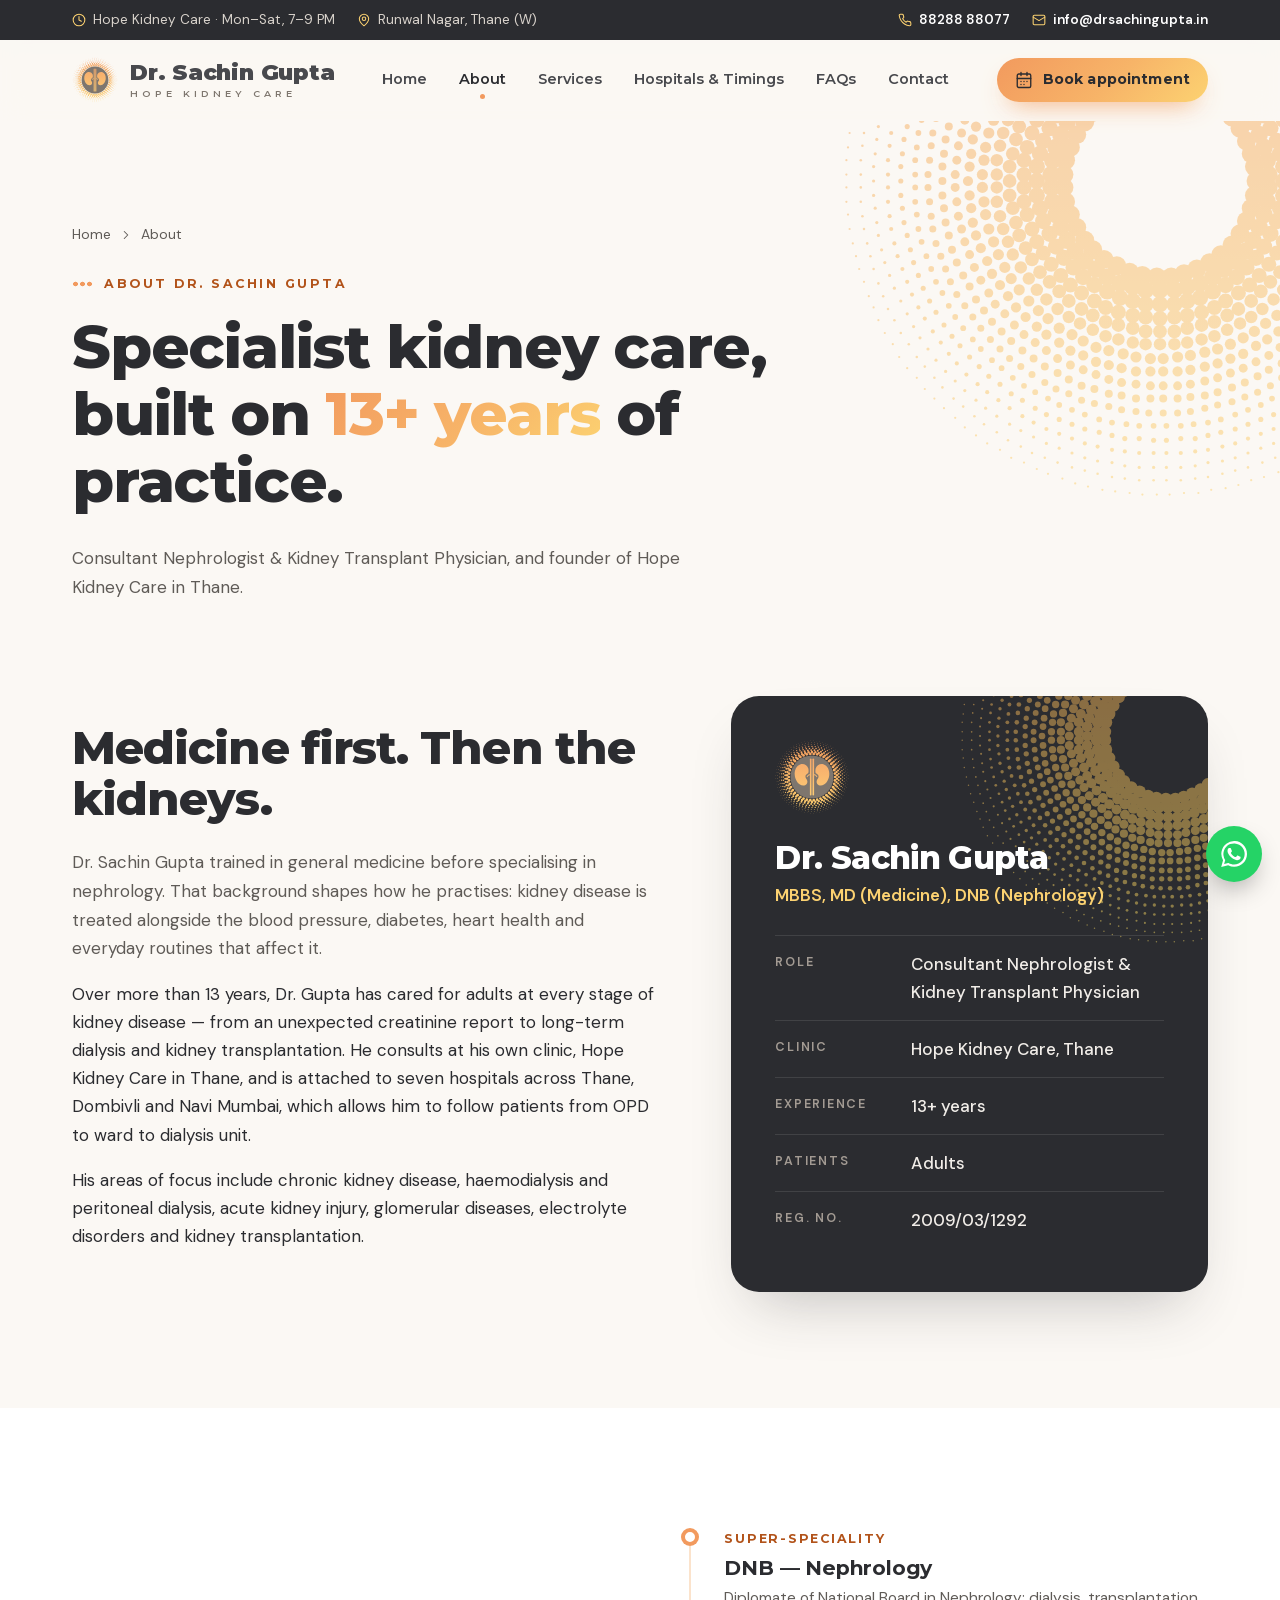
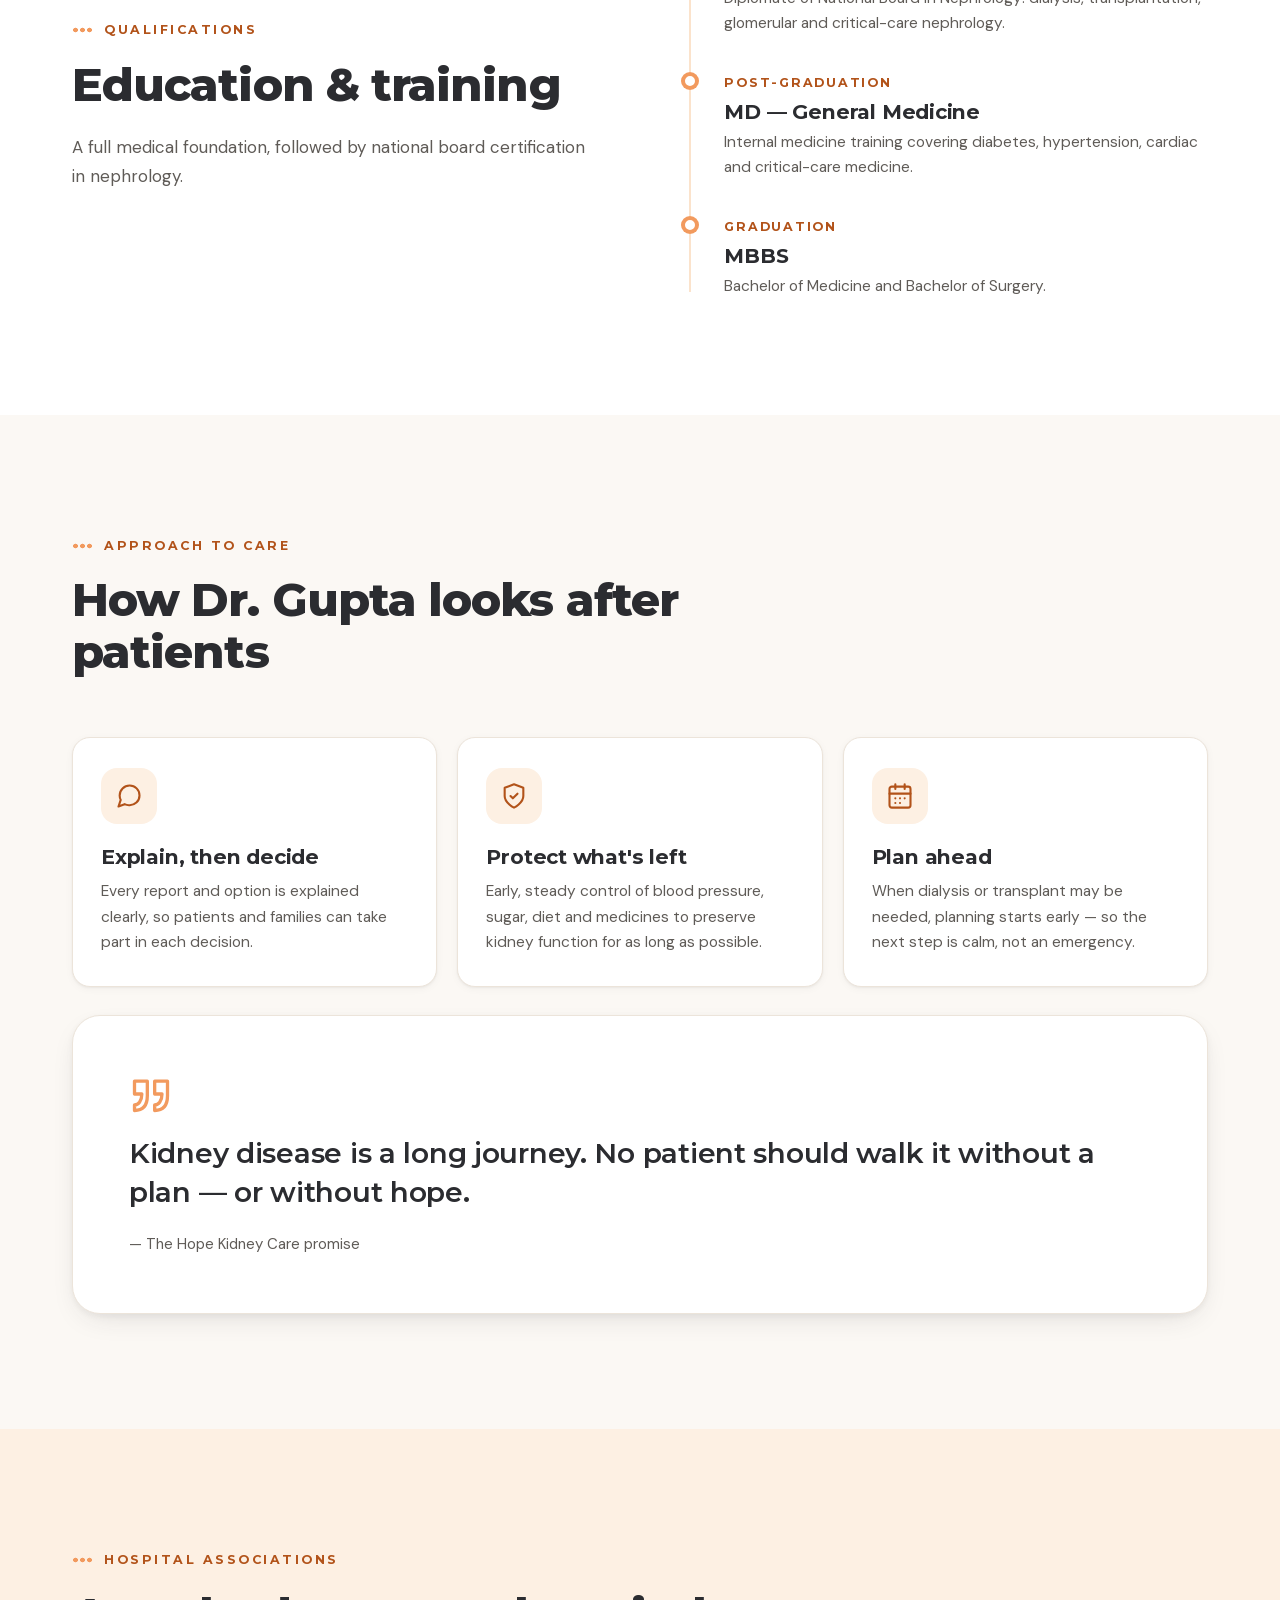
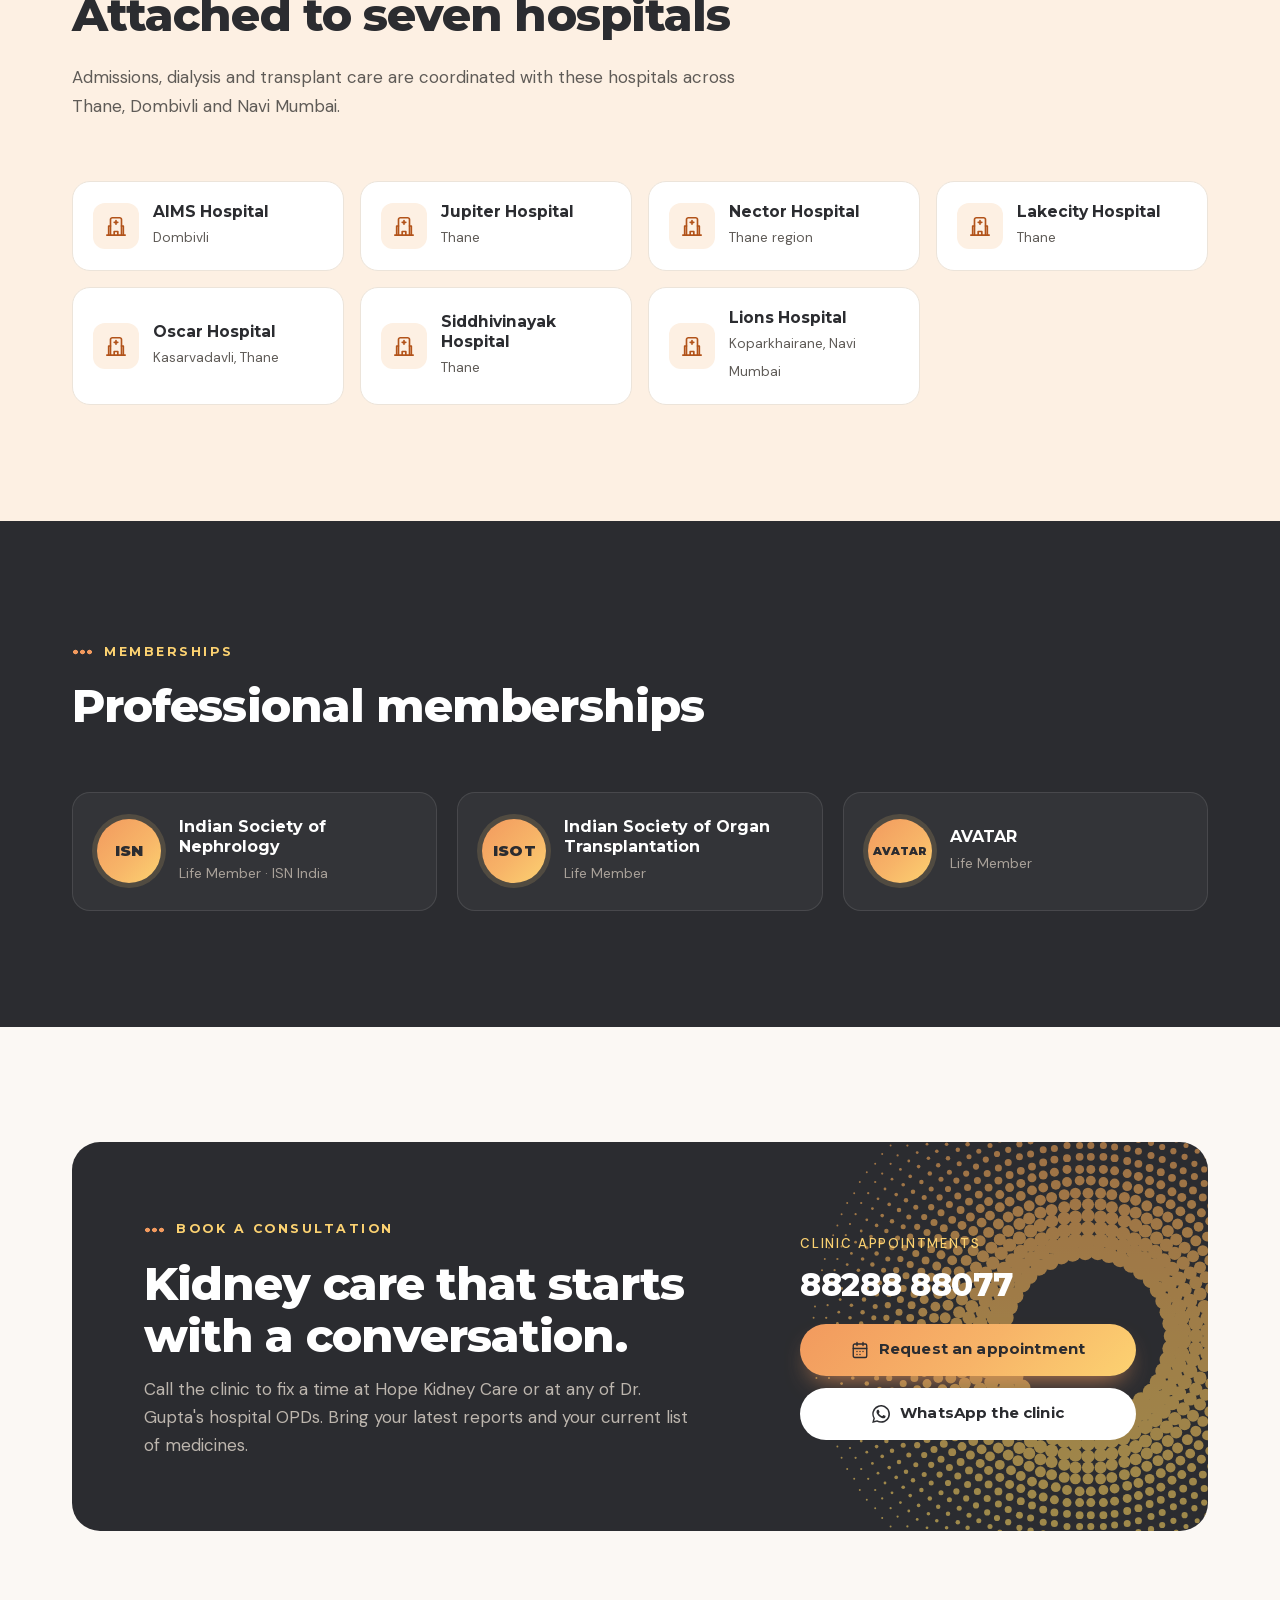
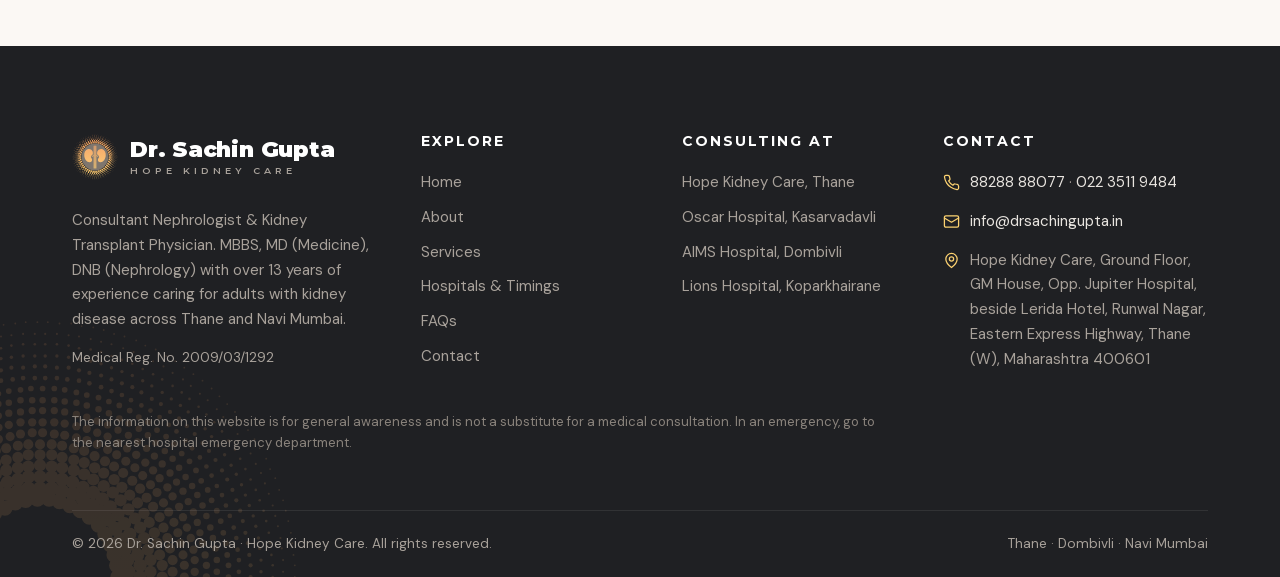
==== commit 86c52a02: "Update website" ====
--- a/about.html
+++ b/about.html
@@ -18,7 +18,7 @@
   <script>document.documentElement.className="js"</script>
   <link rel="preload" href="assets/fonts/montserrat.woff2" as="font" type="font/woff2" crossorigin>
   <link rel="preload" href="assets/fonts/dm-sans.woff2" as="font" type="font/woff2" crossorigin>
-  <link rel="stylesheet" href="assets/css/style.css?v=12">
+  <link rel="stylesheet" href="assets/css/style.css?v=14">
   <script type="application/ld+json">{"@context": "https://schema.org", "@graph": [{"@type": "Physician", "@id": "https://www.drsachingupta.in/#doctor", "name": "Dr. Sachin Gupta", "medicalSpecialty": "Nephrology", "description": "Consultant Nephrologist & Kidney Transplant Physician in Thane — MBBS, MD (Medicine), DNB (Nephrology).", "telephone": "+918828888077", "email": "info@drsachingupta.in", "url": "https://www.drsachingupta.in", "image": "https://www.drsachingupta.in/assets/img/og-image.png", "address": {"@type": "PostalAddress", "streetAddress": "Ground Floor, GM House, Opp. Jupiter Hospital, Runwal Nagar, Eastern Express Highway", "addressLocality": "Thane", "addressRegion": "Maharashtra", "postalCode": "400601", "addressCountry": "IN"}, "memberOf": ["Indian Society of Nephrology (ISN)", "Indian Society of Organ Transplantation (ISOT)", "AVATAR"]}, {"@type": "MedicalClinic", "@id": "https://www.drsachingupta.in/#clinic", "name": "Hope Kidney Care", "telephone": "+918828888077", "address": {"@type": "PostalAddress", "streetAddress": "Ground Floor, GM House, Opp. Jupiter Hospital, Runwal Nagar, Eastern Express Highway", "addressLocality": "Thane", "addressRegion": "Maharashtra", "postalCode": "400601", "addressCountry": "IN"}, "openingHoursSpecification": [{"@type": "OpeningHoursSpecification", "dayOfWeek": ["Monday", "Tuesday", "Wednesday", "Thursday", "Friday", "Saturday"], "opens": "19:00", "closes": "21:00"}], "medicalSpecialty": "Nephrology"}]}</script>
   <script defer src="assets/js/site.js?v=5"></script>
 </head>
--- a/assets/css/style.css
+++ b/assets/css/style.css
@@ -1,3 +1,3 @@
-@font-face{font-family:"Montserrat";font-style:normal;font-weight:500 900;font-display:swap;src:url("../fonts/montserrat.woff2") format("woff2");unicode-range:U+0000-00FF,U+0131,U+0152-0153,U+02BB-02BC,U+02C6,U+02DA,U+02DC,U+0304,U+0308,U+0329,U+2000-206F,U+20AC,U+2122,U+2191,U+2193,U+2212,U+2215,U+FEFF,U+FFFD}@font-face{font-family:"DM Sans";font-style:normal;font-weight:400 700;font-display:swap;src:url("../fonts/dm-sans.woff2") format("woff2");unicode-range:U+0000-00FF,U+0131,U+0152-0153,U+02BB-02BC,U+02C6,U+02DA,U+02DC,U+0304,U+0308,U+0329,U+2000-206F,U+20AC,U+2122,U+2191,U+2193,U+2212,U+2215,U+FEFF,U+FFFD}:root{--ink:#2b2c30;--ink-2:#48494d;--stone:#7e766e;--amber:#f29a5e;--gold:#fcd271;--sun:linear-gradient(135deg,#f29a5e 0%,#f7b468 55%,#fcd271 100%);--accent-text:#b2531a;--bg:#fbf8f4;--surface:#ffffff;--peach:#fdf0e3;--peach-2:#fbe3cc;--line:#ece4da;--muted:#5f5b57;--font-display:"Montserrat",system-ui,sans-serif;--font-body:"DM Sans",system-ui,-apple-system,"Segoe UI",sans-serif;--radius-sm:10px;--radius:18px;--radius-lg:28px;--shadow-sm:0 1px 2px rgba(43,44,48,.06),0 2px 8px rgba(43,44,48,.04);--shadow:0 10px 30px -12px rgba(43,44,48,.18),0 2px 6px rgba(43,44,48,.05);--shadow-lg:0 30px 60px -24px rgba(43,44,48,.28);--container:1200px;--gutter:clamp(16px,4vw,32px);--section:clamp(64px,9vw,120px);--ease:cubic-bezier(.2,.7,.2,1)}*,*::before,*::after{box-sizing:border-box}html{scroll-behavior:smooth;-webkit-text-size-adjust:100%}body{margin:0;font-family:var(--font-body);font-size:17px;line-height:1.65;color:var(--ink);background:var(--bg);-webkit-font-smoothing:antialiased;text-rendering:optimizeLegibility;overflow-x:hidden}img,svg{display:block;max-width:100%}a{color:inherit;text-decoration:none}p{margin:0 0 1em}ul{margin:0;padding:0;list-style:none}button{font:inherit;color:inherit;cursor:pointer}:focus-visible{outline:3px solid var(--amber);outline-offset:3px;border-radius:6px}h1,h2,h3,h4{font-family:var(--font-display);color:var(--ink);margin:0 0 .5em;line-height:1.12;letter-spacing:-.02em}h1{font-size:clamp(38px,5.6vw,68px);font-weight:800}h2{font-size:clamp(30px,3.8vw,46px);font-weight:800}h3{font-size:clamp(19px,1.6vw,22px);font-weight:700;letter-spacing:-.01em}h4{font-size:16px;font-weight:700;letter-spacing:0}.container{width:100%;max-width:var(--container);margin:0 auto;padding:0 var(--gutter)}.section{padding:var(--section) 0;position:relative}.section--tint{background:var(--peach)}.section--white{background:var(--surface)}.section--dark{background:var(--ink);color:#e9e5e0}.section--dark h2,.section--dark h3{color:#fff}.skip-link{position:absolute;left:16px;top:-60px;z-index:200;background:var(--ink);color:#fff;padding:10px 16px;border-radius:8px}.skip-link:focus{top:12px}.eyebrow{display:inline-flex;align-items:center;gap:10px;font-family:var(--font-display);font-size:12.5px;font-weight:700;letter-spacing:.2em;text-transform:uppercase;color:var(--accent-text);margin-bottom:18px}.eyebrow::before{content:"";width:22px;height:8px;flex:none;background:radial-gradient(circle,var(--amber) 2.2px,transparent 2.6px) 0 50% / 7px 8px repeat-x}.section--dark .eyebrow{color:var(--gold)}.section-head{max-width:720px;margin-bottom:clamp(36px,5vw,60px)}.section-head--center{margin-left:auto;margin-right:auto;text-align:center}.section-head--center .eyebrow{justify-content:center}.lead{font-size:clamp(17px,1.3vw,19.5px);color:var(--muted);line-height:1.7}.section--dark .lead{color:#bdb6ae}.text-sun{background:var(--sun);-webkit-background-clip:text;background-clip:text;color:transparent}.btn{--h:52px;display:inline-flex;align-items:center;justify-content:center;gap:10px;height:var(--h);padding:0 24px;border-radius:999px;border:0;font-family:var(--font-display);font-weight:700;font-size:15px;letter-spacing:.01em;transition:transform .25s var(--ease),box-shadow .25s var(--ease),background .25s;white-space:nowrap}.btn svg{width:18px;height:18px;flex:none}.btn:hover{transform:translateY(-2px)}.btn--primary{background:var(--ink);color:#fff;box-shadow:0 10px 24px -10px rgba(43,44,48,.6)}.btn--primary:hover{background:#000}.btn--sun{background:var(--sun);color:var(--ink);box-shadow:0 12px 26px -12px rgba(242,154,94,.9)}.btn--ghost{background:transparent;color:var(--ink);box-shadow:inset 0 0 0 1.5px var(--line)}.btn--ghost:hover{box-shadow:inset 0 0 0 1.5px var(--ink-2)}.btn--light{background:#fff;color:var(--ink)}.btn--sm{--h:44px;padding:0 18px;font-size:14px}.btn-row{display:flex;flex-wrap:wrap;gap:12px}.link-arrow{display:inline-flex;align-items:center;gap:8px;font-family:var(--font-display);font-weight:700;font-size:15px;color:var(--ink)}.link-arrow svg{width:16px;height:16px;transition:transform .25s var(--ease)}.link-arrow:hover svg{transform:translateX(4px)}.brand{display:inline-flex;align-items:center;gap:12px}.brand__mark{width:46px;height:46px;flex:none}.brand__text{display:flex;flex-direction:column;line-height:1}.brand__word{font-family:var(--font-display);font-weight:900;font-size:22px;letter-spacing:-.01em;color:var(--ink-2)}.brand__sub{font-family:var(--font-display);font-weight:600;font-size:9.5px;letter-spacing:.42em;color:var(--stone);margin-top:5px;text-transform:uppercase}.topbar{background:var(--ink);color:#d9d3cc;font-size:13.5px}.topbar .container{display:flex;justify-content:space-between;align-items:center;gap:16px;min-height:40px}.topbar a{color:#fff;font-weight:600}.topbar__items{display:flex;gap:22px;flex-wrap:wrap}.topbar__item{display:inline-flex;align-items:center;gap:7px}.topbar__item svg{width:14px;height:14px;color:var(--gold)}@media (max-width: 767px){.topbar__hide-sm{display:none !important}}.site-header{position:sticky;top:0;z-index:100;background:rgba(251,248,244,.86);backdrop-filter:saturate(160%) blur(14px);-webkit-backdrop-filter:saturate(160%) blur(14px);border-bottom:1px solid transparent;transition:border-color .3s,box-shadow .3s}.site-header.is-scrolled{border-color:var(--line);box-shadow:0 6px 24px -18px rgba(43,44,48,.35)}.site-header .container{display:flex;align-items:center;justify-content:space-between;height:80px;gap:24px}.nav{display:flex;align-items:center;gap:4px}.nav a{position:relative;padding:10px 14px;border-radius:999px;font-family:var(--font-display);font-weight:600;font-size:14.5px;color:var(--ink-2);transition:background .2s,color .2s}.nav a:hover{background:var(--peach);color:var(--ink)}.nav a[aria-current="page"]{color:var(--ink)}.nav a[aria-current="page"]::after{content:"";position:absolute;left:50%;bottom:3px;width:5px;height:5px;margin-left:-2.5px;border-radius:50%;background:var(--amber)}.header-cta{display:flex;align-items:center;gap:10px}.menu-toggle{display:none;width:46px;height:46px;border-radius:50%;border:0;background:var(--surface);box-shadow:inset 0 0 0 1.5px var(--line);align-items:center;justify-content:center}.menu-toggle svg{width:22px;height:22px}@media (max-width: 1080px){.nav,.header-cta .btn--ghost{display:none}.menu-toggle{display:inline-flex}}@media (max-width: 480px){.header-cta .btn--primary{display:none}.brand__mark{width:40px;height:40px}.brand__word{font-size:20px}}.drawer{position:fixed;inset:0;z-index:150;pointer-events:none}.drawer__scrim{position:absolute;inset:0;background:rgba(20,20,22,.45);opacity:0;transition:opacity .3s}.drawer__panel{position:absolute;top:0;right:0;height:100%;width:min(380px,88vw);background:var(--bg);padding:24px;display:flex;flex-direction:column;gap:24px;transform:translateX(100%);transition:transform .4s var(--ease);overflow-y:auto}.drawer.is-open{pointer-events:auto}.drawer.is-open .drawer__scrim{opacity:1}.drawer.is-open .drawer__panel{transform:none}.drawer__head{display:flex;justify-content:space-between;align-items:center}.drawer nav a{display:flex;justify-content:space-between;align-items:center;padding:16px 4px;border-bottom:1px solid var(--line);font-family:var(--font-display);font-weight:700;font-size:19px}.drawer nav a[aria-current="page"]{color:var(--accent-text)}.drawer__contact{margin-top:auto;display:grid;gap:10px}.drawer__contact .btn{width:100%}.halftone{position:absolute;pointer-events:none;aspect-ratio:1;background:url("../img/halftone.svg") center / contain no-repeat;opacity:.6}.halftone--gold{filter:saturate(1.2) brightness(1.08)}.hero{position:relative;overflow:hidden;padding:clamp(40px,6vw,80px) 0 clamp(64px,8vw,110px)}.hero__grid{display:grid;grid-template-columns:1.08fr .92fr;gap:clamp(32px,5vw,72px);align-items:center}.hero__badge{display:inline-flex;align-items:center;gap:10px;padding:7px 14px 7px 8px;border-radius:999px;background:var(--surface);box-shadow:var(--shadow-sm);font-size:14px;font-weight:600;color:var(--ink-2);margin-bottom:26px}.hero__badge .dot{width:26px;height:26px;border-radius:50%;background:var(--sun);display:grid;place-items:center}.hero__badge .dot svg{width:14px;height:14px;color:var(--ink)}.hero h1{margin-bottom:20px}.hero h1 .thin{display:block;font-weight:500;font-size:.42em;letter-spacing:0;color:var(--muted);margin-bottom:12px;font-family:var(--font-body)}.hero__creds{display:flex;flex-wrap:wrap;gap:8px;margin:0 0 26px}.chip{display:inline-flex;align-items:center;gap:6px;padding:6px 13px;border-radius:999px;background:var(--surface);border:1px solid var(--line);font-size:13.5px;font-weight:600;color:var(--ink-2)}.chip--sun{background:var(--peach);border-color:var(--peach-2);color:var(--accent-text)}.hero__lead{max-width:560px;margin-bottom:34px}.hero__stats{display:grid;grid-template-columns:repeat(3,auto);justify-content:start;gap:0;margin-top:44px;padding-top:28px;border-top:1px solid var(--line)}.stat{padding-right:32px;margin-right:32px;border-right:1px solid var(--line)}.stat:last-child{border:0;margin:0;padding:0}.stat__num{font-family:var(--font-display);font-weight:800;font-size:clamp(28px,3vw,38px);letter-spacing:-.03em;line-height:1;color:var(--ink)}.stat__num sup{font-size:.5em;color:var(--amber);top:-.7em}.stat__label{font-size:13.5px;color:var(--muted);margin-top:6px;line-height:1.35}.hero__visual{position:relative;aspect-ratio:1 / 1.02;max-width:540px;width:100%;justify-self:center}.hero__disc{position:absolute;inset:8%;border-radius:50%;background:radial-gradient(circle at 35% 30%,#fff 0%,var(--peach) 55%,var(--peach-2) 100%)}.hero__visual .halftone{inset:-6%;opacity:.8;animation:spin 120s linear infinite}.hero__emblem{position:absolute;inset:20%;filter:drop-shadow(0 30px 40px rgba(126,118,110,.35));animation:float 7s ease-in-out infinite}.float-card{position:absolute;background:var(--surface);border-radius:var(--radius);box-shadow:var(--shadow-lg);padding:16px 18px;display:flex;align-items:center;gap:14px;min-width:0}.float-card__icon{width:44px;height:44px;border-radius:12px;display:grid;place-items:center;flex:none;background:var(--peach);color:var(--accent-text)}.float-card__icon svg{width:22px;height:22px}.float-card strong{display:block;font-family:var(--font-display);font-size:15px;line-height:1.25}.float-card span{font-size:13px;color:var(--muted);line-height:1.3;display:block}.float-card--a{left:-4%;top:14%;animation:float 8s ease-in-out infinite reverse}.float-card--b{right:-2%;bottom:10%;animation:float 9s ease-in-out -2s infinite}.live-dot{width:9px;height:9px;border-radius:50%;background:#2fa66a;box-shadow:0 0 0 0 rgba(47,166,106,.5);animation:pulse 2s infinite;display:inline-block;margin-right:6px;vertical-align:1px}.live-dot.is-off{background:var(--stone);animation:none}@keyframes spin{to{transform:rotate(360deg)}}@keyframes float{0%,100%{transform:translateY(0)}50%{transform:translateY(-10px)}}@keyframes pulse{0%{box-shadow:0 0 0 0 rgba(47,166,106,.45)}70%{box-shadow:0 0 0 10px rgba(47,166,106,0)}100%{box-shadow:0 0 0 0 rgba(47,166,106,0)}}@media (max-width: 991px){.hero__grid{grid-template-columns:1fr}.hero__visual{max-width:420px;order:-1}.float-card--a{left:0}.float-card--b{right:0}}@media (max-width: 575px){.hero__stats{grid-template-columns:1fr 1fr 1fr}.stat{padding-right:14px;margin-right:14px}.float-card{padding:11px 13px;gap:10px}.float-card__icon{width:36px;height:36px}.float-card strong{font-size:13.5px}.float-card span{font-size:12px}.hero .btn-row .btn{flex:1 1 100%}}.trust{border-block:1px solid var(--line);background:var(--surface);padding:22px 0;overflow:hidden}.trust__row{display:flex;align-items:center;gap:28px}.trust__label{flex:none;font-family:var(--font-display);font-weight:700;font-size:12px;letter-spacing:.18em;text-transform:uppercase;color:var(--muted)}.marquee{position:relative;overflow:hidden;flex:1;-webkit-mask:linear-gradient(90deg,transparent,#000 8%,#000 92%,transparent);mask:linear-gradient(90deg,transparent,#000 8%,#000 92%,transparent)}.marquee__track{display:flex;gap:44px;width:max-content;animation:marquee 38s linear infinite}.marquee:hover .marquee__track{animation-play-state:paused}.marquee__item{display:inline-flex;align-items:center;gap:10px;font-family:var(--font-display);font-weight:700;font-size:16px;color:var(--ink-2);white-space:nowrap}.marquee__item::before{content:"";width:8px;height:8px;border-radius:50%;background:var(--sun)}@keyframes marquee{to{transform:translateX(-50%)}}@media (max-width: 767px){.trust__label{display:none}}.split{display:grid;grid-template-columns:1fr 1fr;gap:clamp(36px,6vw,88px);align-items:center}.split--wide-left{grid-template-columns:1.1fr .9fr}@media (max-width: 991px){.split,.split--wide-left{grid-template-columns:1fr}}.profile-card{position:relative;border-radius:var(--radius-lg);overflow:hidden;background:var(--ink);color:#fff;padding:clamp(28px,4vw,44px);box-shadow:var(--shadow-lg);isolation:isolate}.profile-card .halftone{width:420px;height:420px;right:-170px;top:-170px;opacity:.45;z-index:-1}.profile-card__mark{width:74px;height:74px;margin-bottom:26px}.profile-card__name{font-family:var(--font-display);font-weight:800;font-size:clamp(26px,2.6vw,32px);letter-spacing:-.02em;line-height:1.1;color:#fff;margin-bottom:6px}.profile-card__role{color:var(--gold);font-weight:600;margin-bottom:26px}.profile-card dl{display:grid;gap:0;margin:0}.profile-card dl>div{display:grid;grid-template-columns:120px 1fr;gap:16px;padding:14px 0;border-top:1px solid rgba(255,255,255,.1)}.profile-card dt{font-size:12.5px;letter-spacing:.14em;text-transform:uppercase;color:#a39b93;font-weight:600;padding-top:2px}.profile-card dd{margin:0;font-weight:500;color:#f1ede8}@media (max-width: 480px){.profile-card dl>div{grid-template-columns:1fr;gap:2px}}.checklist{display:grid;gap:14px;margin:28px 0 34px}.checklist li{display:flex;gap:14px;align-items:flex-start}.checklist .tick{flex:none;width:26px;height:26px;border-radius:50%;background:var(--peach);color:var(--accent-text);display:grid;place-items:center;margin-top:1px}.checklist .tick svg{width:14px;height:14px}.checklist strong{font-family:var(--font-display);font-size:16px;display:block}.checklist span{color:var(--muted);font-size:15.5px}.grid{display:grid;gap:20px}.grid--3{grid-template-columns:repeat(3,1fr)}.grid--4{grid-template-columns:repeat(4,1fr)}.grid--2{grid-template-columns:repeat(2,1fr)}@media (max-width: 1080px){.grid--4{grid-template-columns:repeat(2,1fr)}}@media (max-width: 991px){.grid--3{grid-template-columns:repeat(2,1fr)}}@media (max-width: 640px){.grid--3,.grid--4,.grid--2{grid-template-columns:1fr}}.card{position:relative;background:var(--surface);border-radius:var(--radius);padding:30px 28px;border:1px solid var(--line);box-shadow:var(--shadow-sm);transition:transform .35s var(--ease),box-shadow .35s var(--ease),border-color .35s;display:flex;flex-direction:column}.card:hover{transform:translateY(-4px);box-shadow:var(--shadow);border-color:var(--peach-2)}.card__icon{width:56px;height:56px;border-radius:16px;margin-bottom:22px;display:grid;place-items:center;background:var(--peach);color:var(--accent-text);transition:background .35s,color .35s}.card:hover .card__icon{background:var(--sun);color:var(--ink)}.card__icon svg{width:28px;height:28px}.card h3{margin-bottom:10px}.card p{color:var(--muted);font-size:15.5px;margin-bottom:0}.card .link-arrow{margin-top:auto;padding-top:20px}.card__num{position:absolute;top:24px;right:26px;font-family:var(--font-display);font-weight:800;font-size:13px;color:#cfc6bc;letter-spacing:.1em}.service-feature{display:grid;grid-template-columns:repeat(3,1fr);gap:20px}@media (max-width: 991px){.service-feature{grid-template-columns:1fr}}.svc{position:relative;border-radius:var(--radius-lg);padding:34px 30px 30px;overflow:hidden;isolation:isolate;background:#34353a;color:#ddd7d0;border:1px solid rgba(255,255,255,.06);display:flex;flex-direction:column;min-height:100%;transition:transform .35s var(--ease)}.svc:hover{transform:translateY(-4px)}.svc .halftone{width:300px;height:300px;right:-130px;bottom:-150px;opacity:.35;z-index:-1}.svc__tag{font-family:var(--font-display);font-size:12px;font-weight:700;letter-spacing:.18em;text-transform:uppercase;color:var(--gold);margin-bottom:18px}.svc h3{color:#fff;font-size:24px;margin-bottom:12px}.svc p{color:#bdb6ae;font-size:15.5px}.svc ul{display:grid;gap:8px;margin:8px 0 24px}.svc li{display:flex;gap:10px;font-size:15px;color:#e4dfd9}.svc li::before{content:"";flex:none;width:6px;height:6px;border-radius:50%;background:var(--amber);margin-top:10px}.svc .link-arrow{color:#fff;margin-top:auto}.conditions{display:grid;grid-template-columns:repeat(5,1fr);gap:14px}@media (max-width: 1080px){.conditions{grid-template-columns:repeat(3,1fr)}}@media (max-width: 640px){.conditions{grid-template-columns:1fr 1fr}}@media (max-width: 380px){.conditions{grid-template-columns:1fr}}.condition{background:var(--surface);border-radius:var(--radius);padding:22px 20px;border:1px solid var(--line)}.condition__abbr{font-family:var(--font-display);font-weight:800;font-size:28px;letter-spacing:-.03em;line-height:1;margin-bottom:10px}.condition__abbr.text-sun{display:inline-block}.condition h3{font-size:16px;margin-bottom:6px}.condition p{font-size:14px;color:var(--muted);margin:0;line-height:1.5}.steps{display:grid;grid-template-columns:repeat(4,1fr);gap:20px;counter-reset:step;position:relative}.steps::before{content:"";position:absolute;top:28px;left:8%;right:8%;height:2px;background:repeating-linear-gradient(90deg,var(--peach-2) 0 6px,transparent 6px 12px)}@media (max-width: 991px){.steps{grid-template-columns:1fr 1fr}.steps::before{display:none}}@media (max-width: 560px){.steps{grid-template-columns:1fr}}.step{position:relative}.step__num{width:56px;height:56px;border-radius:50%;display:grid;place-items:center;position:relative;z-index:1;background:var(--surface);box-shadow:inset 0 0 0 2px var(--peach-2),var(--shadow-sm);font-family:var(--font-display);font-weight:800;font-size:18px;margin-bottom:20px}.step:first-child .step__num{background:var(--sun);box-shadow:none}.step p{color:var(--muted);font-size:15.5px}.locations{display:grid;grid-template-columns:repeat(2,1fr);gap:20px}@media (max-width: 860px){.locations{grid-template-columns:1fr}}.loc{background:var(--surface);border-radius:var(--radius-lg);border:1px solid var(--line);padding:28px;display:grid;grid-template-columns:auto 1fr;gap:20px;position:relative;overflow:hidden;transition:box-shadow .3s,border-color .3s}.loc:hover{box-shadow:var(--shadow)}.loc.is-today{border-color:var(--amber);box-shadow:0 0 0 3px rgba(242,154,94,.14),var(--shadow)}.loc__pin{width:52px;height:52px;border-radius:16px;display:grid;place-items:center;background:var(--peach);color:var(--accent-text)}.loc--primary .loc__pin{background:var(--sun);color:var(--ink)}.loc__pin svg{width:26px;height:26px}.loc h3{margin-bottom:4px;font-size:20px}.loc__area{color:var(--muted);font-size:14.5px;margin-bottom:16px}.loc__meta{display:grid;gap:8px;margin-bottom:18px}.loc__meta div{display:flex;gap:10px;align-items:flex-start;font-size:15px}.loc__meta svg{width:17px;height:17px;color:var(--accent-text);flex:none;margin-top:4px}.loc__days{display:flex;gap:5px;flex-wrap:wrap;margin-bottom:20px}.loc__days span{width:34px;height:30px;border-radius:8px;display:grid;place-items:center;font-size:12px;font-weight:700;font-family:var(--font-display);background:#f4efe9;color:#b3aba2}.loc__days span.on{background:var(--ink);color:#fff}.loc__days span.today{outline:2px solid var(--amber);outline-offset:2px}.loc__status{position:absolute;top:22px;right:22px;font-size:12px;font-weight:700;letter-spacing:.04em;padding:5px 11px;border-radius:999px;background:#f4efe9;color:var(--muted)}.loc__status.is-live{background:#e6f5ec;color:#1f7a4a}.loc .btn-row .btn{--h:44px;padding:0 18px;font-size:14px}@media (max-width: 480px){.loc{grid-template-columns:1fr;padding:24px 20px}.loc__status{position:static;justify-self:start;order:-1}}.timetable-wrap{overflow-x:auto;border-radius:var(--radius-lg);border:1px solid var(--line);background:var(--surface)}.timetable{width:100%;border-collapse:collapse;min-width:720px;font-size:14.5px}.timetable th,.timetable td{padding:16px 14px;text-align:center;border-bottom:1px solid var(--line)}.timetable thead th{font-family:var(--font-display);font-size:13px;letter-spacing:.08em;text-transform:uppercase;color:var(--muted);background:#faf6f1}.timetable thead th.today{color:var(--accent-text);background:var(--peach)}.timetable tbody th{text-align:left;font-family:var(--font-display);font-weight:700;color:var(--ink);white-space:nowrap}.timetable tbody th small{display:block;font-family:var(--font-body);font-weight:500;color:var(--muted);font-size:13px}.timetable td.today{background:#fffaf4}.slot{display:inline-block;padding:5px 10px;border-radius:8px;background:var(--peach);color:var(--accent-text);font-weight:700;font-size:13px;white-space:nowrap}.slot--off{background:transparent;color:#cbc3ba;font-weight:500}.timetable tr:last-child th,.timetable tr:last-child td{border-bottom:0}.badges{display:grid;grid-template-columns:repeat(3,1fr);gap:20px}@media (max-width: 760px){.badges{grid-template-columns:1fr}}.member{display:flex;gap:18px;align-items:center;padding:24px;border-radius:var(--radius);background:rgba(255,255,255,.04);border:1px solid rgba(255,255,255,.1)}.member__seal{width:64px;height:64px;border-radius:50%;flex:none;display:grid;place-items:center;background:var(--sun);color:var(--ink);font-family:var(--font-display);font-weight:900;font-size:15px;letter-spacing:.02em;box-shadow:0 0 0 5px rgba(252,210,113,.15)}.member strong{color:#fff;font-family:var(--font-display);display:block;font-size:16px;line-height:1.3}.member span{color:#a9a199;font-size:14px}.hospitals{display:grid;grid-template-columns:repeat(auto-fill,minmax(250px,1fr));gap:16px}.hospital{display:flex;gap:14px;align-items:center;padding:20px;border-radius:var(--radius);background:var(--surface);border:1px solid var(--line)}.hospital__icon{width:46px;height:46px;border-radius:12px;flex:none;display:grid;place-items:center;background:var(--peach);color:var(--accent-text)}.hospital__icon svg{width:22px;height:22px}.hospital strong{display:block;font-family:var(--font-display);font-size:15.5px;line-height:1.3}.hospital span{font-size:13.5px;color:var(--muted)}.signs{display:grid;grid-template-columns:repeat(4,1fr);gap:14px}@media (max-width: 991px){.signs{grid-template-columns:1fr 1fr}}@media (max-width: 420px){.signs{grid-template-columns:1fr}}.sign{display:flex;gap:12px;align-items:flex-start;padding:18px;border-radius:var(--radius);background:var(--surface);border:1px solid var(--line);font-weight:600;font-size:15px;line-height:1.45}.sign svg{width:22px;height:22px;color:var(--accent-text);flex:none}.faq{display:grid;gap:12px}.faq details{background:var(--surface);border:1px solid var(--line);border-radius:var(--radius);transition:box-shadow .3s,border-color .3s}.faq details[open]{box-shadow:var(--shadow);border-color:var(--peach-2)}.faq summary{list-style:none;cursor:pointer;padding:22px 64px 22px 24px;position:relative;font-family:var(--font-display);font-weight:700;font-size:17px;line-height:1.4}.faq summary::-webkit-details-marker{display:none}.faq summary::after{content:"";position:absolute;right:22px;top:50%;width:30px;height:30px;margin-top:-15px;border-radius:50%;background:var(--peach) url("data:image/svg+xml,%3Csvg xmlns='http://www.w3.org/2000/svg' viewBox='0 0 24 24' fill='none' stroke='%23b2531a' stroke-width='2.5' stroke-linecap='round'%3E%3Cpath d='M12 5v14M5 12h14'/%3E%3C/svg%3E") center / 14px no-repeat;transition:transform .3s var(--ease),background-color .3s}.faq details[open] summary::after{transform:rotate(45deg);background-color:var(--peach-2)}.faq__body{padding:0 24px 22px;color:var(--muted)}.faq__body p:last-child{margin:0}.faq-cats{display:flex;flex-wrap:wrap;gap:8px;margin-bottom:28px}.faq-cats button{border:1px solid var(--line);background:var(--surface);padding:9px 16px;border-radius:999px;font-family:var(--font-display);font-weight:600;font-size:14px}.faq-cats button[aria-pressed="true"]{background:var(--ink);color:#fff;border-color:var(--ink)}.page-hero{position:relative;overflow:hidden;padding:clamp(56px,8vw,104px) 0 clamp(48px,6vw,80px)}.page-hero .halftone{width:640px;height:640px;right:-200px;top:-260px;opacity:.5}.page-hero h1{font-size:clamp(36px,5vw,60px);max-width:820px}.page-hero .lead{max-width:640px}.crumbs{display:flex;gap:8px;align-items:center;font-size:14px;color:var(--muted);margin-bottom:22px}.crumbs a:hover{color:var(--ink)}.crumbs svg{width:14px;height:14px}.timeline{position:relative;display:grid;gap:0}.timeline::before{content:"";position:absolute;left:11px;top:8px;bottom:8px;width:2px;background:var(--peach-2)}.tl{position:relative;padding:0 0 30px 46px}.tl:last-child{padding-bottom:0}.tl::before{content:"";position:absolute;left:3px;top:5px;width:18px;height:18px;border-radius:50%;background:var(--surface);box-shadow:inset 0 0 0 4px var(--amber)}.tl__tag{font-family:var(--font-display);font-weight:700;font-size:12.5px;letter-spacing:.14em;text-transform:uppercase;color:var(--accent-text)}.tl h3{margin:6px 0 6px}.tl p{color:var(--muted);margin:0;font-size:15.5px}.quote{position:relative;padding:clamp(32px,5vw,56px);border-radius:var(--radius-lg);background:var(--surface);border:1px solid var(--line);box-shadow:var(--shadow)}.quote blockquote{margin:0;font-family:var(--font-display);font-weight:600;font-size:clamp(21px,2.3vw,28px);line-height:1.4;letter-spacing:-.01em;color:var(--ink)}.quote cite{display:block;margin-top:20px;font-style:normal;color:var(--muted);font-size:15px}.quote__mark{width:44px;height:44px;margin-bottom:18px;color:var(--amber)}.cta{position:relative;overflow:hidden;isolation:isolate;background:var(--ink);color:#e9e5e0;border-radius:var(--radius-lg);padding:clamp(36px,6vw,72px);display:grid;grid-template-columns:1.3fr .7fr;gap:32px;align-items:center}.cta .halftone{width:560px;height:560px;right:-160px;top:50%;margin-top:-280px;opacity:.55;z-index:-1}.cta h2{color:#fff;margin-bottom:14px}.cta p{color:#bdb6ae;margin:0;max-width:560px}.cta__actions{display:grid;gap:12px;justify-items:stretch}.cta__phone{font-family:var(--font-display);font-weight:800;font-size:clamp(24px,2.6vw,32px);color:#fff;letter-spacing:-.01em}.cta__phone small{display:block;font-family:var(--font-body);font-weight:500;font-size:13px;letter-spacing:.14em;text-transform:uppercase;color:var(--gold);margin-bottom:4px}@media (max-width: 860px){.cta{grid-template-columns:1fr}}.contact-grid{display:grid;grid-template-columns:.9fr 1.1fr;gap:24px;align-items:start}@media (max-width: 991px){.contact-grid{grid-template-columns:1fr}}.contact-tiles{display:grid;gap:14px}.tile{display:flex;gap:16px;align-items:center;padding:20px 22px;border-radius:var(--radius);background:var(--surface);border:1px solid var(--line);transition:border-color .3s,transform .3s var(--ease)}a.tile:hover{border-color:var(--amber);transform:translateX(4px)}.tile__icon{width:50px;height:50px;border-radius:14px;display:grid;place-items:center;flex:none;background:var(--peach);color:var(--accent-text)}.tile__icon svg{width:24px;height:24px}.tile small{display:block;font-size:12.5px;letter-spacing:.12em;text-transform:uppercase;color:var(--muted);font-weight:600}.tile strong{font-family:var(--font-display);font-size:17px;line-height:1.35;display:block}.tile span{font-size:15px;color:var(--muted)}.form-card{background:var(--surface);border-radius:var(--radius-lg);border:1px solid var(--line);padding:clamp(24px,4vw,40px);box-shadow:var(--shadow)}.form{display:grid;grid-template-columns:1fr 1fr;gap:16px}.form .full{grid-column:1 / -1}@media (max-width: 560px){.form{grid-template-columns:1fr}}.field label{display:block;font-weight:600;font-size:14px;margin-bottom:7px}.field input,.field select,.field textarea{width:100%;height:52px;padding:0 16px;border-radius:12px;border:1.5px solid var(--line);background:#fdfbf8;font:inherit;font-size:16px;color:var(--ink);transition:border-color .2s,box-shadow .2s;appearance:none;-webkit-appearance:none}.field select{background:#fdfbf8 url("data:image/svg+xml,%3Csvg xmlns='http://www.w3.org/2000/svg' viewBox='0 0 24 24' fill='none' stroke='%235f5b57' stroke-width='2' stroke-linecap='round'%3E%3Cpath d='m6 9 6 6 6-6'/%3E%3C/svg%3E") right 14px center / 18px no-repeat;padding-right:42px}.field textarea{height:120px;padding:14px 16px;resize:vertical}.field input:focus,.field select:focus,.field textarea:focus{outline:0;border-color:var(--amber);box-shadow:0 0 0 4px rgba(242,154,94,.15)}.form-note{font-size:13.5px;color:var(--muted);margin:0}.form .btn{width:100%}.map{border-radius:var(--radius-lg);overflow:hidden;border:1px solid var(--line);background:var(--peach);height:clamp(320px,40vw,480px)}.map iframe{width:100%;height:100%;border:0;display:block}.notice{display:flex;gap:14px;padding:18px 20px;border-radius:var(--radius);background:#fff6ec;border:1px solid var(--peach-2);font-size:15px;color:var(--ink-2)}.notice svg{width:22px;height:22px;flex:none;color:var(--accent-text);margin-top:2px}.site-footer{background:#1f2023;color:#a9a29b;padding:clamp(56px,7vw,88px) 0 0;position:relative;overflow:hidden;font-size:15px}.site-footer .halftone{width:520px;height:520px;left:-220px;bottom:-260px;opacity:.25}.footer-grid{display:grid;grid-template-columns:1.4fr 1fr 1fr 1.2fr;gap:40px;position:relative}@media (max-width: 991px){.footer-grid{grid-template-columns:1fr 1fr}}@media (max-width: 560px){.footer-grid{grid-template-columns:1fr}}.site-footer .brand__word{color:#fff}.site-footer .brand__sub{color:#a9a29b}.site-footer h4{color:#fff;font-family:var(--font-display);font-size:14px;letter-spacing:.14em;text-transform:uppercase;margin-bottom:20px}.footer-links{display:grid;gap:10px}.footer-links a:hover{color:#fff}.footer-about{margin-top:20px;max-width:340px}.footer-contact{display:grid;gap:14px}.footer-contact div{display:flex;gap:10px}.footer-contact svg{width:17px;height:17px;color:var(--gold);flex:none;margin-top:4px}.footer-contact a{color:#e9e5e0}.footer-contact a:hover{color:#fff}.footer-bottom{margin-top:56px;padding:22px 0;border-top:1px solid rgba(255,255,255,.08);display:flex;flex-wrap:wrap;gap:12px;justify-content:space-between;font-size:13.5px;position:relative}.disclaimer{font-size:13px;color:#8a837c;max-width:820px;position:relative;margin-top:28px}.fab{position:fixed;right:18px;bottom:18px;z-index:90;display:grid;gap:10px}.fab a{width:56px;height:56px;border-radius:50%;display:grid;place-items:center;box-shadow:0 12px 28px -10px rgba(0,0,0,.45);transition:transform .25s var(--ease)}.fab a:hover{transform:scale(1.07)}.fab svg{width:26px;height:26px}.fab__wa{background:#25d366;color:#fff}.fab__call{background:var(--ink);color:#fff}@media (min-width: 992px){.fab__call{display:none !important}}.mobile-bar{display:none}@media (max-width: 767px){.fab{display:none}.mobile-bar{position:fixed;left:0;right:0;bottom:0;z-index:90;display:grid;grid-template-columns:1fr 1fr 1.2fr;gap:8px;padding:10px 12px calc(10px + env(safe-area-inset-bottom));background:rgba(251,248,244,.95);backdrop-filter:blur(12px);-webkit-backdrop-filter:blur(12px);border-top:1px solid var(--line)}.mobile-bar a{height:48px;border-radius:14px;display:flex;align-items:center;justify-content:center;gap:8px;font-family:var(--font-display);font-weight:700;font-size:14px}.mobile-bar svg{width:18px;height:18px}.mobile-bar .mb-call{background:var(--surface);box-shadow:inset 0 0 0 1.5px var(--line)}.mobile-bar .mb-wa{background:#25d366;color:#fff}.mobile-bar .mb-book{background:var(--ink);color:#fff}body{padding-bottom:72px}}.js .reveal{opacity:0;transform:translateY(16px);transition:opacity .5s var(--ease),transform .5s var(--ease);transition-delay:var(--d,0s)}.js .reveal.is-in{opacity:1;transform:none}@media (prefers-reduced-motion: reduce){*,*::before,*::after{animation-duration:.001ms !important;animation-iteration-count:1 !important;transition-duration:.001ms !important;scroll-behavior:auto !important}.js .reveal{opacity:1;transform:none}}.mt-0{margin-top:0}.mb-0{margin-bottom:0}.center{text-align:center}.stack-lg>* + *{margin-top:clamp(48px,6vw,80px)}.visually-hidden{position:absolute !important;width:1px;height:1px;overflow:hidden;clip:rect(0 0 0 0);white-space:nowrap}.brand__word,.nav a{white-space:nowrap}@media (max-width: 1240px){.nav a{padding:10px 10px;font-size:14px}}.float-card strong span{display:inline;font-size:inherit;color:inherit}@media (max-width: 1380px){.header-cta .btn--ghost{display:none}}.site-header .container{gap:16px}.member__seal--long{font-size:11px;letter-spacing:0}.site-footer .halftone{opacity:.12}.cta .eyebrow{color:var(--gold)}@media (max-width: 575px){.topbar .container>.topbar__items:first-child{display:none}.topbar .container{justify-content:center}.cta .halftone{width:380px;height:380px;right:-190px;top:-120px;margin-top:0;opacity:.3}}.timetable th,.timetable td{padding:14px 10px}.timetable tbody th{white-space:normal;min-width:200px}.contact-tiles{grid-template-columns:repeat(3,1fr);align-items:stretch}.contact-tiles .tile{height:100%}@media (max-width: 991px){.contact-tiles{grid-template-columns:repeat(2,1fr)}}@media (max-width: 600px){.contact-tiles{grid-template-columns:1fr}}.tile--wide{grid-column:span 2}@media (max-width: 600px){.tile--wide{grid-column:auto}}.loc__status.is-live::before{content:"";display:inline-block;width:7px;height:7px;border-radius:50%;background:currentColor;margin-right:6px;vertical-align:1px}
+@font-face{font-family:"Montserrat";font-style:normal;font-weight:500 900;font-display:swap;src:url("../fonts/montserrat.woff2") format("woff2");unicode-range:U+0000-00FF,U+0131,U+0152-0153,U+02BB-02BC,U+02C6,U+02DA,U+02DC,U+0304,U+0308,U+0329,U+2000-206F,U+20AC,U+2122,U+2191,U+2193,U+2212,U+2215,U+FEFF,U+FFFD}@font-face{font-family:"DM Sans";font-style:normal;font-weight:400 700;font-display:swap;src:url("../fonts/dm-sans.woff2") format("woff2");unicode-range:U+0000-00FF,U+0131,U+0152-0153,U+02BB-02BC,U+02C6,U+02DA,U+02DC,U+0304,U+0308,U+0329,U+2000-206F,U+20AC,U+2122,U+2191,U+2193,U+2212,U+2215,U+FEFF,U+FFFD}:root{--ink:#2b2c30;--ink-2:#48494d;--stone:#7e766e;--amber:#f29a5e;--gold:#fcd271;--sun:linear-gradient(135deg,#f29a5e 0%,#f7b468 55%,#fcd271 100%);--accent-text:#b2531a;--bg:#fbf8f4;--surface:#ffffff;--peach:#fdf0e3;--peach-2:#fbe3cc;--line:#ece4da;--muted:#5f5b57;--font-display:"Montserrat",system-ui,sans-serif;--font-body:"DM Sans",system-ui,-apple-system,"Segoe UI",sans-serif;--radius-sm:10px;--radius:18px;--radius-lg:28px;--shadow-sm:0 1px 2px rgba(43,44,48,.06),0 2px 8px rgba(43,44,48,.04);--shadow:0 10px 30px -12px rgba(43,44,48,.18),0 2px 6px rgba(43,44,48,.05);--shadow-lg:0 30px 60px -24px rgba(43,44,48,.28);--container:1200px;--gutter:clamp(16px,4vw,32px);--section:clamp(64px,9vw,120px);--ease:cubic-bezier(.2,.7,.2,1)}*,*::before,*::after{box-sizing:border-box}html{scroll-behavior:smooth;-webkit-text-size-adjust:100%}body{margin:0;font-family:var(--font-body);font-size:17px;line-height:1.65;color:var(--ink);background:var(--bg);-webkit-font-smoothing:antialiased;text-rendering:optimizeLegibility;overflow-x:hidden}img,svg{display:block;max-width:100%}a{color:inherit;text-decoration:none}p{margin:0 0 1em}ul{margin:0;padding:0;list-style:none}button{font:inherit;color:inherit;cursor:pointer}:focus-visible{outline:3px solid var(--amber);outline-offset:3px;border-radius:6px}h1,h2,h3,h4{font-family:var(--font-display);color:var(--ink);margin:0 0 .5em;line-height:1.12;letter-spacing:-.02em}h1{font-size:clamp(38px,5.6vw,68px);font-weight:800}h2{font-size:clamp(30px,3.8vw,46px);font-weight:800}h3{font-size:clamp(19px,1.6vw,22px);font-weight:700;letter-spacing:-.01em}h4{font-size:16px;font-weight:700;letter-spacing:0}.container{width:100%;max-width:var(--container);margin:0 auto;padding:0 var(--gutter)}.section{padding:var(--section) 0;position:relative}.section--tint{background:var(--peach)}.section--white{background:var(--surface)}.section--dark{background:var(--ink);color:#e9e5e0}.section--dark h2,.section--dark h3{color:#fff}.skip-link{position:absolute;left:16px;top:-60px;z-index:200;background:var(--ink);color:#fff;padding:10px 16px;border-radius:8px}.skip-link:focus{top:12px}.eyebrow{display:inline-flex;align-items:center;gap:10px;font-family:var(--font-display);font-size:12.5px;font-weight:700;letter-spacing:.2em;text-transform:uppercase;color:var(--accent-text);margin-bottom:18px}.eyebrow::before{content:"";width:22px;height:8px;flex:none;background:radial-gradient(circle,var(--amber) 2.2px,transparent 2.6px) 0 50% / 7px 8px repeat-x}.section--dark .eyebrow{color:var(--gold)}.section-head{max-width:720px;margin-bottom:clamp(36px,5vw,60px)}.section-head--center{margin-left:auto;margin-right:auto;text-align:center}.section-head--center .eyebrow{justify-content:center}.lead{font-size:clamp(17px,1.3vw,19.5px);color:var(--muted);line-height:1.7}.section--dark .lead{color:#bdb6ae}.text-sun{background:var(--sun);-webkit-background-clip:text;background-clip:text;color:transparent}.btn{--h:52px;display:inline-flex;align-items:center;justify-content:center;gap:10px;height:var(--h);padding:0 24px;border-radius:999px;border:0;font-family:var(--font-display);font-weight:700;font-size:15px;letter-spacing:.01em;transition:transform .25s var(--ease),box-shadow .25s var(--ease),background .25s;white-space:nowrap}.btn svg{width:18px;height:18px;flex:none}.btn:hover{transform:translateY(-2px)}.btn--primary{background:var(--sun);color:var(--ink);box-shadow:0 12px 26px -12px rgba(242,154,94,.9)}.btn--primary:hover{filter:brightness(1.06)}.btn--sun{background:var(--sun);color:var(--ink);box-shadow:0 12px 26px -12px rgba(242,154,94,.9)}.btn--ghost{background:transparent;color:var(--ink);box-shadow:inset 0 0 0 1.5px var(--line)}.btn--ghost:hover{box-shadow:inset 0 0 0 1.5px var(--ink-2)}.btn--light{background:#fff;color:var(--ink)}.btn--sm{--h:44px;padding:0 18px;font-size:14px}.btn-row{display:flex;flex-wrap:wrap;gap:12px}.link-arrow{display:inline-flex;align-items:center;gap:8px;font-family:var(--font-display);font-weight:700;font-size:15px;color:var(--ink)}.link-arrow svg{width:16px;height:16px;transition:transform .25s var(--ease)}.link-arrow:hover svg{transform:translateX(4px)}.brand{display:inline-flex;align-items:center;gap:12px}.brand__mark{width:46px;height:46px;flex:none}.brand__text{display:flex;flex-direction:column;line-height:1}.brand__word{font-family:var(--font-display);font-weight:900;font-size:22px;letter-spacing:-.01em;color:var(--ink-2)}.brand__sub{font-family:var(--font-display);font-weight:600;font-size:9.5px;letter-spacing:.42em;color:var(--stone);margin-top:5px;text-transform:uppercase}.topbar{background:var(--ink);color:#d9d3cc;font-size:13.5px}.topbar .container{display:flex;justify-content:space-between;align-items:center;gap:16px;min-height:40px}.topbar a{color:#fff;font-weight:600}.topbar__items{display:flex;gap:22px;flex-wrap:wrap}.topbar__item{display:inline-flex;align-items:center;gap:7px}.topbar__item svg{width:14px;height:14px;color:var(--gold)}@media (max-width: 767px){.topbar__hide-sm{display:none !important}}.site-header{position:sticky;top:0;z-index:100;background:rgba(251,248,244,.86);backdrop-filter:saturate(160%) blur(14px);-webkit-backdrop-filter:saturate(160%) blur(14px);border-bottom:1px solid transparent;transition:border-color .3s,box-shadow .3s}.site-header.is-scrolled{border-color:var(--line);box-shadow:0 6px 24px -18px rgba(43,44,48,.35)}.site-header .container{display:flex;align-items:center;justify-content:space-between;height:80px;gap:24px}.nav{display:flex;align-items:center;gap:4px}.nav a{position:relative;padding:10px 14px;border-radius:999px;font-family:var(--font-display);font-weight:600;font-size:14.5px;color:var(--ink-2);transition:background .2s,color .2s}.nav a:hover{background:var(--peach);color:var(--ink)}.nav a[aria-current="page"]{color:var(--ink)}.nav a[aria-current="page"]::after{content:"";position:absolute;left:50%;bottom:3px;width:5px;height:5px;margin-left:-2.5px;border-radius:50%;background:var(--amber)}.header-cta{display:flex;align-items:center;gap:10px}.menu-toggle{display:none;width:46px;height:46px;border-radius:50%;border:0;background:var(--surface);box-shadow:inset 0 0 0 1.5px var(--line);align-items:center;justify-content:center}.menu-toggle svg{width:22px;height:22px}@media (max-width: 1080px){.nav,.header-cta .btn--ghost{display:none}.menu-toggle{display:inline-flex}}@media (max-width: 480px){.header-cta .btn--primary{display:none}.brand__mark{width:40px;height:40px}.brand__word{font-size:20px}}.drawer{position:fixed;inset:0;z-index:150;pointer-events:none}.drawer__scrim{position:absolute;inset:0;background:rgba(20,20,22,.45);opacity:0;transition:opacity .3s}.drawer__panel{position:absolute;top:0;right:0;height:100%;width:min(380px,88vw);background:var(--bg);padding:24px;display:flex;flex-direction:column;gap:24px;transform:translateX(100%);transition:transform .4s var(--ease);overflow-y:auto}.drawer.is-open{pointer-events:auto}.drawer.is-open .drawer__scrim{opacity:1}.drawer.is-open .drawer__panel{transform:none}.drawer__head{display:flex;justify-content:space-between;align-items:center}.drawer nav a{display:flex;justify-content:space-between;align-items:center;padding:16px 4px;border-bottom:1px solid var(--line);font-family:var(--font-display);font-weight:700;font-size:19px}.drawer nav a[aria-current="page"]{color:var(--accent-text)}.drawer nav a svg{width:18px;height:18px;flex:none;color:var(--stone)}.drawer nav a[aria-current="page"] svg{color:var(--accent-text)}.drawer__contact{margin-top:auto;display:grid;gap:10px}.drawer__contact .btn{width:100%}.halftone{position:absolute;pointer-events:none;aspect-ratio:1;background:url("../img/halftone.svg") center / contain no-repeat;opacity:.6}.halftone--gold{filter:saturate(1.2) brightness(1.08)}.hero{position:relative;overflow:hidden;padding:clamp(40px,6vw,80px) 0 clamp(64px,8vw,110px)}.hero__grid{display:grid;grid-template-columns:1.08fr .92fr;gap:clamp(32px,5vw,72px);align-items:center}.hero__badge{display:inline-flex;align-items:center;gap:10px;padding:7px 14px 7px 8px;border-radius:999px;background:var(--surface);box-shadow:var(--shadow-sm);font-size:14px;font-weight:600;color:var(--ink-2);margin-bottom:26px}.hero__badge .dot{width:26px;height:26px;border-radius:50%;background:var(--sun);display:grid;place-items:center}.hero__badge .dot svg{width:14px;height:14px;color:var(--ink)}.hero h1{margin-bottom:20px}.hero h1 .thin{display:block;font-weight:500;font-size:.42em;letter-spacing:0;color:var(--muted);margin-bottom:12px;font-family:var(--font-body)}.hero__creds{display:flex;flex-wrap:wrap;gap:8px;margin:0 0 26px}.chip{display:inline-flex;align-items:center;gap:6px;padding:6px 13px;border-radius:999px;background:var(--surface);border:1px solid var(--line);font-size:13.5px;font-weight:600;color:var(--ink-2)}.chip--sun{background:var(--peach);border-color:var(--peach-2);color:var(--accent-text)}.hero__lead{max-width:560px;margin-bottom:34px}.hero__stats{display:grid;grid-template-columns:repeat(3,auto);justify-content:start;gap:0;margin-top:44px;padding-top:28px;border-top:1px solid var(--line)}.stat{padding-right:32px;margin-right:32px;border-right:1px solid var(--line)}.stat:last-child{border:0;margin:0;padding:0}.stat__num{font-family:var(--font-display);font-weight:800;font-size:clamp(28px,3vw,38px);letter-spacing:-.03em;line-height:1;color:var(--ink)}.stat__num sup{font-size:.5em;color:var(--amber);top:-.7em}.stat__label{font-size:13.5px;color:var(--muted);margin-top:6px;line-height:1.35}.hero__visual{position:relative;aspect-ratio:1 / 1.02;max-width:540px;width:100%;justify-self:center}.hero__disc{position:absolute;inset:8%;border-radius:50%;background:radial-gradient(circle at 35% 30%,#fff 0%,var(--peach) 55%,var(--peach-2) 100%)}.hero__visual .halftone{inset:-6%;opacity:.8;animation:spin 120s linear infinite}.hero__emblem{position:absolute;inset:20%;filter:drop-shadow(0 30px 40px rgba(126,118,110,.35));animation:float 7s ease-in-out infinite}.float-card{position:absolute;background:var(--surface);border-radius:var(--radius);box-shadow:var(--shadow-lg);padding:16px 18px;display:flex;align-items:center;gap:14px;min-width:0}.float-card__icon{width:44px;height:44px;border-radius:12px;display:grid;place-items:center;flex:none;background:var(--peach);color:var(--accent-text)}.float-card__icon svg{width:22px;height:22px}.float-card strong{display:block;font-family:var(--font-display);font-size:15px;line-height:1.25}.float-card span{font-size:13px;color:var(--muted);line-height:1.3;display:block}.float-card--a{left:-4%;top:14%;animation:float 8s ease-in-out infinite reverse}.float-card--b{right:-2%;bottom:10%;animation:float 9s ease-in-out -2s infinite}.live-dot{width:9px;height:9px;border-radius:50%;background:#2fa66a;box-shadow:0 0 0 0 rgba(47,166,106,.5);animation:pulse 2s infinite;display:inline-block;margin-right:6px;vertical-align:1px}.live-dot.is-off{background:var(--stone);animation:none}@keyframes spin{to{transform:rotate(360deg)}}@keyframes float{0%,100%{transform:translateY(0)}50%{transform:translateY(-10px)}}@keyframes pulse{0%{box-shadow:0 0 0 0 rgba(47,166,106,.45)}70%{box-shadow:0 0 0 10px rgba(47,166,106,0)}100%{box-shadow:0 0 0 0 rgba(47,166,106,0)}}@media (max-width: 991px){.hero__grid{grid-template-columns:1fr}.hero__visual{max-width:420px;order:-1}.float-card--a{left:0}.float-card--b{right:0}}@media (max-width: 575px){.hero__stats{grid-template-columns:1fr 1fr 1fr}.stat{padding-right:14px;margin-right:14px}.float-card{padding:11px 13px;gap:10px}.float-card__icon{width:36px;height:36px}.float-card strong{font-size:13.5px}.float-card span{font-size:12px}.hero .btn-row .btn{flex:1 1 100%}}.trust{border-block:1px solid var(--line);background:var(--surface);padding:22px 0;overflow:hidden}.trust__row{display:flex;align-items:center;gap:28px}.trust__label{flex:none;font-family:var(--font-display);font-weight:700;font-size:12px;letter-spacing:.18em;text-transform:uppercase;color:var(--muted)}.marquee{position:relative;overflow:hidden;flex:1;-webkit-mask:linear-gradient(90deg,transparent,#000 8%,#000 92%,transparent);mask:linear-gradient(90deg,transparent,#000 8%,#000 92%,transparent)}.marquee__track{display:flex;gap:44px;width:max-content;animation:marquee 38s linear infinite}.marquee:hover .marquee__track{animation-play-state:paused}.marquee__item{display:inline-flex;align-items:center;gap:10px;font-family:var(--font-display);font-weight:700;font-size:16px;color:var(--ink-2);white-space:nowrap}.marquee__item::before{content:"";width:8px;height:8px;border-radius:50%;background:var(--sun)}@keyframes marquee{to{transform:translateX(-50%)}}@media (max-width: 767px){.trust__label{display:none}}.split{display:grid;grid-template-columns:1fr 1fr;gap:clamp(36px,6vw,88px);align-items:center}.split--wide-left{grid-template-columns:1.1fr .9fr}@media (max-width: 991px){.split,.split--wide-left{grid-template-columns:1fr}}.profile-card{position:relative;border-radius:var(--radius-lg);overflow:hidden;background:var(--ink);color:#fff;padding:clamp(28px,4vw,44px);box-shadow:var(--shadow-lg);isolation:isolate}.profile-card .halftone{width:420px;height:420px;right:-170px;top:-170px;opacity:.45;z-index:-1}.profile-card__mark{width:74px;height:74px;margin-bottom:26px}.profile-card__name{font-family:var(--font-display);font-weight:800;font-size:clamp(26px,2.6vw,32px);letter-spacing:-.02em;line-height:1.1;color:#fff;margin-bottom:6px}.profile-card__role{color:var(--gold);font-weight:600;margin-bottom:26px}.profile-card dl{display:grid;gap:0;margin:0}.profile-card dl>div{display:grid;grid-template-columns:120px 1fr;gap:16px;padding:14px 0;border-top:1px solid rgba(255,255,255,.1)}.profile-card dt{font-size:12.5px;letter-spacing:.14em;text-transform:uppercase;color:#a39b93;font-weight:600;padding-top:2px}.profile-card dd{margin:0;font-weight:500;color:#f1ede8}@media (max-width: 480px){.profile-card dl>div{grid-template-columns:1fr;gap:2px}}.checklist{display:grid;gap:14px;margin:28px 0 34px}.checklist li{display:flex;gap:14px;align-items:flex-start}.checklist .tick{flex:none;width:26px;height:26px;border-radius:50%;background:var(--peach);color:var(--accent-text);display:grid;place-items:center;margin-top:1px}.checklist .tick svg{width:14px;height:14px}.checklist strong{font-family:var(--font-display);font-size:16px;display:block}.checklist span{color:var(--muted);font-size:15.5px}.grid{display:grid;gap:20px}.grid--3{grid-template-columns:repeat(3,1fr)}.grid--4{grid-template-columns:repeat(4,1fr)}.grid--2{grid-template-columns:repeat(2,1fr)}@media (max-width: 1080px){.grid--4{grid-template-columns:repeat(2,1fr)}}@media (max-width: 991px){.grid--3{grid-template-columns:repeat(2,1fr)}}@media (max-width: 640px){.grid--3,.grid--4,.grid--2{grid-template-columns:1fr}}.card{position:relative;background:var(--surface);border-radius:var(--radius);padding:30px 28px;border:1px solid var(--line);box-shadow:var(--shadow-sm);transition:transform .35s var(--ease),box-shadow .35s var(--ease),border-color .35s;display:flex;flex-direction:column}.card:hover{transform:translateY(-4px);box-shadow:var(--shadow);border-color:var(--peach-2)}.card__icon{width:56px;height:56px;border-radius:16px;margin-bottom:22px;display:grid;place-items:center;background:var(--peach);color:var(--accent-text);transition:background .35s,color .35s}.card:hover .card__icon{background:var(--sun);color:var(--ink)}.card__icon svg{width:28px;height:28px}.card h3{margin-bottom:10px}.card p{color:var(--muted);font-size:15.5px;margin-bottom:0}.card .link-arrow{margin-top:auto;padding-top:20px}.card__num{position:absolute;top:24px;right:26px;font-family:var(--font-display);font-weight:800;font-size:13px;color:#cfc6bc;letter-spacing:.1em}.service-feature{display:grid;grid-template-columns:repeat(3,1fr);gap:20px}@media (max-width: 991px){.service-feature{grid-template-columns:1fr}}.svc{position:relative;border-radius:var(--radius-lg);padding:34px 30px 30px;overflow:hidden;isolation:isolate;background:#34353a;color:#ddd7d0;border:1px solid rgba(255,255,255,.06);display:flex;flex-direction:column;min-height:100%;transition:transform .35s var(--ease)}.svc:hover{transform:translateY(-4px)}.svc .halftone{width:300px;height:300px;right:-130px;bottom:-150px;opacity:.35;z-index:-1}.svc__tag{font-family:var(--font-display);font-size:12px;font-weight:700;letter-spacing:.18em;text-transform:uppercase;color:var(--gold);margin-bottom:18px}.svc h3{color:#fff;font-size:24px;margin-bottom:12px}.svc p{color:#bdb6ae;font-size:15.5px}.svc ul{display:grid;gap:8px;margin:8px 0 24px}.svc li{display:flex;gap:10px;font-size:15px;color:#e4dfd9}.svc li::before{content:"";flex:none;width:6px;height:6px;border-radius:50%;background:var(--amber);margin-top:10px}.svc .link-arrow{color:#fff;margin-top:auto}.conditions{display:grid;grid-template-columns:repeat(5,1fr);gap:14px}@media (max-width: 1080px){.conditions{grid-template-columns:repeat(3,1fr)}}@media (max-width: 640px){.conditions{grid-template-columns:1fr 1fr}}@media (max-width: 380px){.conditions{grid-template-columns:1fr}}.condition{background:var(--surface);border-radius:var(--radius);padding:22px 20px;border:1px solid var(--line)}.condition__abbr{font-family:var(--font-display);font-weight:800;font-size:28px;letter-spacing:-.03em;line-height:1;margin-bottom:10px}.condition__abbr.text-sun{display:inline-block}.condition h3{font-size:16px;margin-bottom:6px}.condition p{font-size:14px;color:var(--muted);margin:0;line-height:1.5}.steps{display:grid;grid-template-columns:repeat(4,1fr);gap:20px;counter-reset:step;position:relative}.steps::before{content:"";position:absolute;top:28px;left:8%;right:8%;height:2px;background:repeating-linear-gradient(90deg,var(--peach-2) 0 6px,transparent 6px 12px)}@media (max-width: 991px){.steps{grid-template-columns:1fr 1fr}.steps::before{display:none}}@media (max-width: 560px){.steps{grid-template-columns:1fr}}.step{position:relative}.step__num{width:56px;height:56px;border-radius:50%;display:grid;place-items:center;position:relative;z-index:1;background:var(--surface);box-shadow:inset 0 0 0 2px var(--peach-2),var(--shadow-sm);font-family:var(--font-display);font-weight:800;font-size:18px;margin-bottom:20px}.step:first-child .step__num{background:var(--sun);box-shadow:none}.step p{color:var(--muted);font-size:15.5px}.locations{display:grid;grid-template-columns:repeat(2,1fr);gap:20px}@media (max-width: 860px){.locations{grid-template-columns:1fr}}.loc{background:var(--surface);border-radius:var(--radius-lg);border:1px solid var(--line);padding:28px;display:grid;grid-template-columns:auto 1fr;gap:20px;position:relative;overflow:hidden;transition:box-shadow .3s,border-color .3s}.loc:hover{box-shadow:var(--shadow)}.loc.is-today{border-color:var(--amber);box-shadow:0 0 0 3px rgba(242,154,94,.14),var(--shadow)}.loc__pin{width:52px;height:52px;border-radius:16px;display:grid;place-items:center;background:var(--peach);color:var(--accent-text)}.loc--primary .loc__pin{background:var(--sun);color:var(--ink)}.loc__pin svg{width:26px;height:26px}.loc h3{margin-bottom:4px;font-size:20px}.loc__area{color:var(--muted);font-size:14.5px;margin-bottom:16px}.loc__meta{display:grid;gap:8px;margin-bottom:18px}.loc__meta div{display:flex;gap:10px;align-items:flex-start;font-size:15px}.loc__meta svg{width:17px;height:17px;color:var(--accent-text);flex:none;margin-top:4px}.loc__days{display:flex;gap:5px;flex-wrap:wrap;margin-bottom:20px}.loc__days span{width:34px;height:30px;border-radius:8px;display:grid;place-items:center;font-size:12px;font-weight:700;font-family:var(--font-display);background:#f4efe9;color:#b3aba2}.loc__days span.on{background:var(--ink);color:#fff}.loc__days span.today{outline:2px solid var(--amber);outline-offset:2px}.loc__status{position:absolute;top:22px;right:22px;font-size:12px;font-weight:700;letter-spacing:.04em;padding:5px 11px;border-radius:999px;background:#f4efe9;color:var(--muted)}.loc__status.is-live{background:#e6f5ec;color:#1f7a4a}.loc .btn-row .btn{--h:44px;padding:0 18px;font-size:14px}@media (max-width: 480px){.loc{grid-template-columns:1fr;padding:24px 20px}.loc__status{position:static;justify-self:start;order:-1}}.timetable-wrap{overflow-x:auto;border-radius:var(--radius-lg);border:1px solid var(--line);background:var(--surface)}.timetable{width:100%;border-collapse:collapse;min-width:720px;font-size:14.5px}.timetable th,.timetable td{padding:16px 14px;text-align:center;border-bottom:1px solid var(--line)}.timetable thead th{font-family:var(--font-display);font-size:13px;letter-spacing:.08em;text-transform:uppercase;color:var(--muted);background:#faf6f1}.timetable thead th.today{color:var(--accent-text);background:var(--peach)}.timetable tbody th{text-align:left;font-family:var(--font-display);font-weight:700;color:var(--ink);white-space:nowrap}.timetable tbody th small{display:block;font-family:var(--font-body);font-weight:500;color:var(--muted);font-size:13px}.timetable td.today{background:#fffaf4}.slot{display:inline-block;padding:5px 10px;border-radius:8px;background:var(--peach);color:var(--accent-text);font-weight:700;font-size:13px;white-space:nowrap}.slot--off{background:transparent;color:#cbc3ba;font-weight:500}.timetable tr:last-child th,.timetable tr:last-child td{border-bottom:0}.badges{display:grid;grid-template-columns:repeat(3,1fr);gap:20px}@media (max-width: 760px){.badges{grid-template-columns:1fr}}.member{display:flex;gap:18px;align-items:center;padding:24px;border-radius:var(--radius);background:rgba(255,255,255,.04);border:1px solid rgba(255,255,255,.1)}.member__seal{width:64px;height:64px;border-radius:50%;flex:none;display:grid;place-items:center;background:var(--sun);color:var(--ink);font-family:var(--font-display);font-weight:900;font-size:15px;letter-spacing:.02em;box-shadow:0 0 0 5px rgba(252,210,113,.15)}.member strong{color:#fff;font-family:var(--font-display);display:block;font-size:16px;line-height:1.3}.member span{color:#a9a199;font-size:14px}.hospitals{display:grid;grid-template-columns:repeat(auto-fill,minmax(250px,1fr));gap:16px}.hospital{display:flex;gap:14px;align-items:center;padding:20px;border-radius:var(--radius);background:var(--surface);border:1px solid var(--line)}.hospital__icon{width:46px;height:46px;border-radius:12px;flex:none;display:grid;place-items:center;background:var(--peach);color:var(--accent-text)}.hospital__icon svg{width:22px;height:22px}.hospital strong{display:block;font-family:var(--font-display);font-size:15.5px;line-height:1.3}.hospital span{font-size:13.5px;color:var(--muted)}.signs{display:grid;grid-template-columns:repeat(4,1fr);gap:14px}@media (max-width: 991px){.signs{grid-template-columns:1fr 1fr}}@media (max-width: 420px){.signs{grid-template-columns:1fr}}.sign{display:flex;gap:12px;align-items:flex-start;padding:18px;border-radius:var(--radius);background:var(--surface);border:1px solid var(--line);font-weight:600;font-size:15px;line-height:1.45}.sign svg{width:22px;height:22px;color:var(--accent-text);flex:none}.faq{display:grid;gap:12px}.faq details{background:var(--surface);border:1px solid var(--line);border-radius:var(--radius);transition:box-shadow .3s,border-color .3s}.faq details[open]{box-shadow:var(--shadow);border-color:var(--peach-2)}.faq summary{list-style:none;cursor:pointer;padding:22px 64px 22px 24px;position:relative;font-family:var(--font-display);font-weight:700;font-size:17px;line-height:1.4}.faq summary::-webkit-details-marker{display:none}.faq summary::after{content:"";position:absolute;right:22px;top:50%;width:30px;height:30px;margin-top:-15px;border-radius:50%;background:var(--peach) url("data:image/svg+xml,%3Csvg xmlns='http://www.w3.org/2000/svg' viewBox='0 0 24 24' fill='none' stroke='%23b2531a' stroke-width='2.5' stroke-linecap='round'%3E%3Cpath d='M12 5v14M5 12h14'/%3E%3C/svg%3E") center / 14px no-repeat;transition:transform .3s var(--ease),background-color .3s}.faq details[open] summary::after{transform:rotate(45deg);background-color:var(--peach-2)}.faq__body{padding:0 24px 22px;color:var(--muted)}.faq__body p:last-child{margin:0}.faq-cats{display:flex;flex-wrap:wrap;gap:8px;margin-bottom:28px}.faq-cats button{border:1px solid var(--line);background:var(--surface);padding:9px 16px;border-radius:999px;font-family:var(--font-display);font-weight:600;font-size:14px}.faq-cats button[aria-pressed="true"]{background:var(--ink);color:#fff;border-color:var(--ink)}.page-hero{position:relative;overflow:hidden;padding:clamp(56px,8vw,104px) 0 clamp(48px,6vw,80px)}.page-hero .halftone{width:640px;height:640px;right:-200px;top:-260px;opacity:.5}.page-hero h1{font-size:clamp(36px,5vw,60px);max-width:820px}.page-hero .lead{max-width:640px}.crumbs{display:flex;gap:8px;align-items:center;font-size:14px;color:var(--muted);margin-bottom:22px}.crumbs a:hover{color:var(--ink)}.crumbs svg{width:14px;height:14px}.timeline{position:relative;display:grid;gap:0}.timeline::before{content:"";position:absolute;left:11px;top:8px;bottom:8px;width:2px;background:var(--peach-2)}.tl{position:relative;padding:0 0 30px 46px}.tl:last-child{padding-bottom:0}.tl::before{content:"";position:absolute;left:3px;top:5px;width:18px;height:18px;border-radius:50%;background:var(--surface);box-shadow:inset 0 0 0 4px var(--amber)}.tl__tag{font-family:var(--font-display);font-weight:700;font-size:12.5px;letter-spacing:.14em;text-transform:uppercase;color:var(--accent-text)}.tl h3{margin:6px 0 6px}.tl p{color:var(--muted);margin:0;font-size:15.5px}.quote{position:relative;padding:clamp(32px,5vw,56px);border-radius:var(--radius-lg);background:var(--surface);border:1px solid var(--line);box-shadow:var(--shadow)}.quote blockquote{margin:0;font-family:var(--font-display);font-weight:600;font-size:clamp(21px,2.3vw,28px);line-height:1.4;letter-spacing:-.01em;color:var(--ink)}.quote cite{display:block;margin-top:20px;font-style:normal;color:var(--muted);font-size:15px}.quote__mark{width:44px;height:44px;margin-bottom:18px;color:var(--amber)}.cta{position:relative;overflow:hidden;isolation:isolate;background:var(--ink);color:#e9e5e0;border-radius:var(--radius-lg);padding:clamp(36px,6vw,72px);display:grid;grid-template-columns:1.3fr .7fr;gap:32px;align-items:center}.cta .halftone{width:560px;height:560px;right:-160px;top:50%;margin-top:-280px;opacity:.55;z-index:-1}.cta h2{color:#fff;margin-bottom:14px}.cta p{color:#bdb6ae;margin:0;max-width:560px}.cta__actions{display:grid;gap:12px;justify-items:stretch}.cta__phone{font-family:var(--font-display);font-weight:800;font-size:clamp(24px,2.6vw,32px);color:#fff;letter-spacing:-.01em}.cta__phone small{display:block;font-family:var(--font-body);font-weight:500;font-size:13px;letter-spacing:.14em;text-transform:uppercase;color:var(--gold);margin-bottom:4px}@media (max-width: 860px){.cta{grid-template-columns:1fr}}.contact-grid{display:grid;grid-template-columns:.9fr 1.1fr;gap:24px;align-items:start}@media (max-width: 991px){.contact-grid{grid-template-columns:1fr}}.contact-tiles{display:grid;gap:14px}.tile{display:flex;gap:16px;align-items:center;padding:20px 22px;border-radius:var(--radius);background:var(--surface);border:1px solid var(--line);transition:border-color .3s,transform .3s var(--ease)}a.tile:hover{border-color:var(--amber);transform:translateX(4px)}.tile__icon{width:50px;height:50px;border-radius:14px;display:grid;place-items:center;flex:none;background:var(--peach);color:var(--accent-text)}.tile__icon svg{width:24px;height:24px}.tile small{display:block;font-size:12.5px;letter-spacing:.12em;text-transform:uppercase;color:var(--muted);font-weight:600}.tile strong{font-family:var(--font-display);font-size:17px;line-height:1.35;display:block}.tile span{font-size:15px;color:var(--muted)}.form-card{background:var(--surface);border-radius:var(--radius-lg);border:1px solid var(--line);padding:clamp(24px,4vw,40px);box-shadow:var(--shadow)}.form{display:grid;grid-template-columns:1fr 1fr;gap:16px}.form .full{grid-column:1 / -1}@media (max-width: 560px){.form{grid-template-columns:1fr}}.field label{display:block;font-weight:600;font-size:14px;margin-bottom:7px}.field input,.field select,.field textarea{width:100%;height:52px;padding:0 16px;border-radius:12px;border:1.5px solid var(--line);background:#fdfbf8;font:inherit;font-size:16px;color:var(--ink);transition:border-color .2s,box-shadow .2s;appearance:none;-webkit-appearance:none}.field select{background:#fdfbf8 url("data:image/svg+xml,%3Csvg xmlns='http://www.w3.org/2000/svg' viewBox='0 0 24 24' fill='none' stroke='%235f5b57' stroke-width='2' stroke-linecap='round'%3E%3Cpath d='m6 9 6 6 6-6'/%3E%3C/svg%3E") right 14px center / 18px no-repeat;padding-right:42px}.field textarea{height:120px;padding:14px 16px;resize:vertical}.field input:focus,.field select:focus,.field textarea:focus{outline:0;border-color:var(--amber);box-shadow:0 0 0 4px rgba(242,154,94,.15)}.form-note{font-size:13.5px;color:var(--muted);margin:0}.form .btn{width:100%}.map{border-radius:var(--radius-lg);overflow:hidden;border:1px solid var(--line);background:var(--peach);height:clamp(320px,40vw,480px)}.map iframe{width:100%;height:100%;border:0;display:block}.notice{display:flex;gap:14px;padding:18px 20px;border-radius:var(--radius);background:#fff6ec;border:1px solid var(--peach-2);font-size:15px;color:var(--ink-2)}.notice svg{width:22px;height:22px;flex:none;color:var(--accent-text);margin-top:2px}.site-footer{background:#1f2023;color:#a9a29b;padding:clamp(56px,7vw,88px) 0 0;position:relative;overflow:hidden;font-size:15px}.site-footer .halftone{width:520px;height:520px;left:-220px;bottom:-260px;opacity:.25}.footer-grid{display:grid;grid-template-columns:1.4fr 1fr 1fr 1.2fr;gap:40px;position:relative}@media (max-width: 991px){.footer-grid{grid-template-columns:1fr 1fr}}@media (max-width: 560px){.footer-grid{grid-template-columns:1fr}}.site-footer .brand__word{color:#fff}.site-footer .brand__sub{color:#a9a29b}.site-footer h4{color:#fff;font-family:var(--font-display);font-size:14px;letter-spacing:.14em;text-transform:uppercase;margin-bottom:20px}.footer-links{display:grid;gap:10px}.footer-links a:hover{color:#fff}.footer-about{margin-top:20px;max-width:340px}.footer-contact{display:grid;gap:14px}.footer-contact div{display:flex;gap:10px}.footer-contact svg{width:17px;height:17px;color:var(--gold);flex:none;margin-top:4px}.footer-contact a{color:#e9e5e0}.footer-contact a:hover{color:#fff}.footer-bottom{margin-top:56px;padding:22px 0;border-top:1px solid rgba(255,255,255,.08);display:flex;flex-wrap:wrap;gap:12px;justify-content:space-between;font-size:13.5px;position:relative}.disclaimer{font-size:13px;color:#8a837c;max-width:820px;position:relative;margin-top:28px}.fab{position:fixed;right:18px;bottom:18px;z-index:90;display:grid;gap:10px}.fab a{width:56px;height:56px;border-radius:50%;display:grid;place-items:center;box-shadow:0 12px 28px -10px rgba(0,0,0,.45);transition:transform .25s var(--ease)}.fab a:hover{transform:scale(1.07)}.fab svg{width:26px;height:26px}.fab__wa{background:#25d366;color:#fff}.fab__call{background:var(--ink);color:#fff}@media (min-width: 992px){.fab__call{display:none !important}}.mobile-bar{display:none}@media (max-width: 767px){.fab{display:none}.mobile-bar{position:fixed;left:0;right:0;bottom:0;z-index:90;display:grid;grid-template-columns:1fr 1fr 1.2fr;gap:8px;padding:10px 12px calc(10px + env(safe-area-inset-bottom));background:rgba(251,248,244,.95);backdrop-filter:blur(12px);-webkit-backdrop-filter:blur(12px);border-top:1px solid var(--line)}.mobile-bar a{height:48px;border-radius:14px;display:flex;align-items:center;justify-content:center;gap:8px;font-family:var(--font-display);font-weight:700;font-size:14px}.mobile-bar svg{width:18px;height:18px}.mobile-bar .mb-call{background:var(--surface);box-shadow:inset 0 0 0 1.5px var(--line)}.mobile-bar .mb-wa{background:#25d366;color:#fff}.mobile-bar .mb-book{background:var(--ink);color:#fff}body{padding-bottom:72px}}.js .reveal{opacity:0;transform:translateY(16px);transition:opacity .5s var(--ease),transform .5s var(--ease);transition-delay:var(--d,0s)}.js .reveal.is-in{opacity:1;transform:none}@media (prefers-reduced-motion: reduce){*,*::before,*::after{animation-duration:.001ms !important;animation-iteration-count:1 !important;transition-duration:.001ms !important;scroll-behavior:auto !important}.js .reveal{opacity:1;transform:none}}.mt-0{margin-top:0}.mb-0{margin-bottom:0}.center{text-align:center}.stack-lg>* + *{margin-top:clamp(48px,6vw,80px)}.visually-hidden{position:absolute !important;width:1px;height:1px;overflow:hidden;clip:rect(0 0 0 0);white-space:nowrap}.brand__word,.nav a{white-space:nowrap}@media (max-width: 1240px){.nav a{padding:10px 10px;font-size:14px}}.float-card strong span{display:inline;font-size:inherit;color:inherit}@media (max-width: 1380px){.header-cta .btn--ghost{display:none}}.site-header .container{gap:16px}.member__seal--long{font-size:11px;letter-spacing:0}.site-footer .halftone{opacity:.12}.cta .eyebrow{color:var(--gold)}@media (max-width: 575px){.topbar .container>.topbar__items:first-child{display:none}.topbar .container{justify-content:center}.cta .halftone{width:380px;height:380px;right:-190px;top:-120px;margin-top:0;opacity:.3}}.timetable th,.timetable td{padding:14px 10px}.timetable tbody th{white-space:normal;min-width:200px}.contact-tiles{grid-template-columns:repeat(3,1fr);align-items:stretch}.contact-tiles .tile{height:100%}@media (max-width: 991px){.contact-tiles{grid-template-columns:repeat(2,1fr)}}@media (max-width: 600px){.contact-tiles{grid-template-columns:1fr}}.tile--wide{grid-column:span 2}@media (max-width: 600px){.tile--wide{grid-column:auto}}.loc__status.is-live::before{content:"";display:inline-block;width:7px;height:7px;border-radius:50%;background:currentColor;margin-right:6px;vertical-align:1px}
 .contact-tiles>*,.tile>div{min-width:0}.tile strong,.tile small,.tile span{overflow-wrap:anywhere}
 @media (max-width:991px){.hero__visual{order:0;max-width:340px;margin-top:8px}}@media (max-width:575px){.hero__visual{max-width:280px}}@media (max-width:374px){.mobile-bar{gap:6px;padding-left:8px;padding-right:8px}.mobile-bar a{font-size:13px;gap:6px}.mobile-bar svg{display:none}}
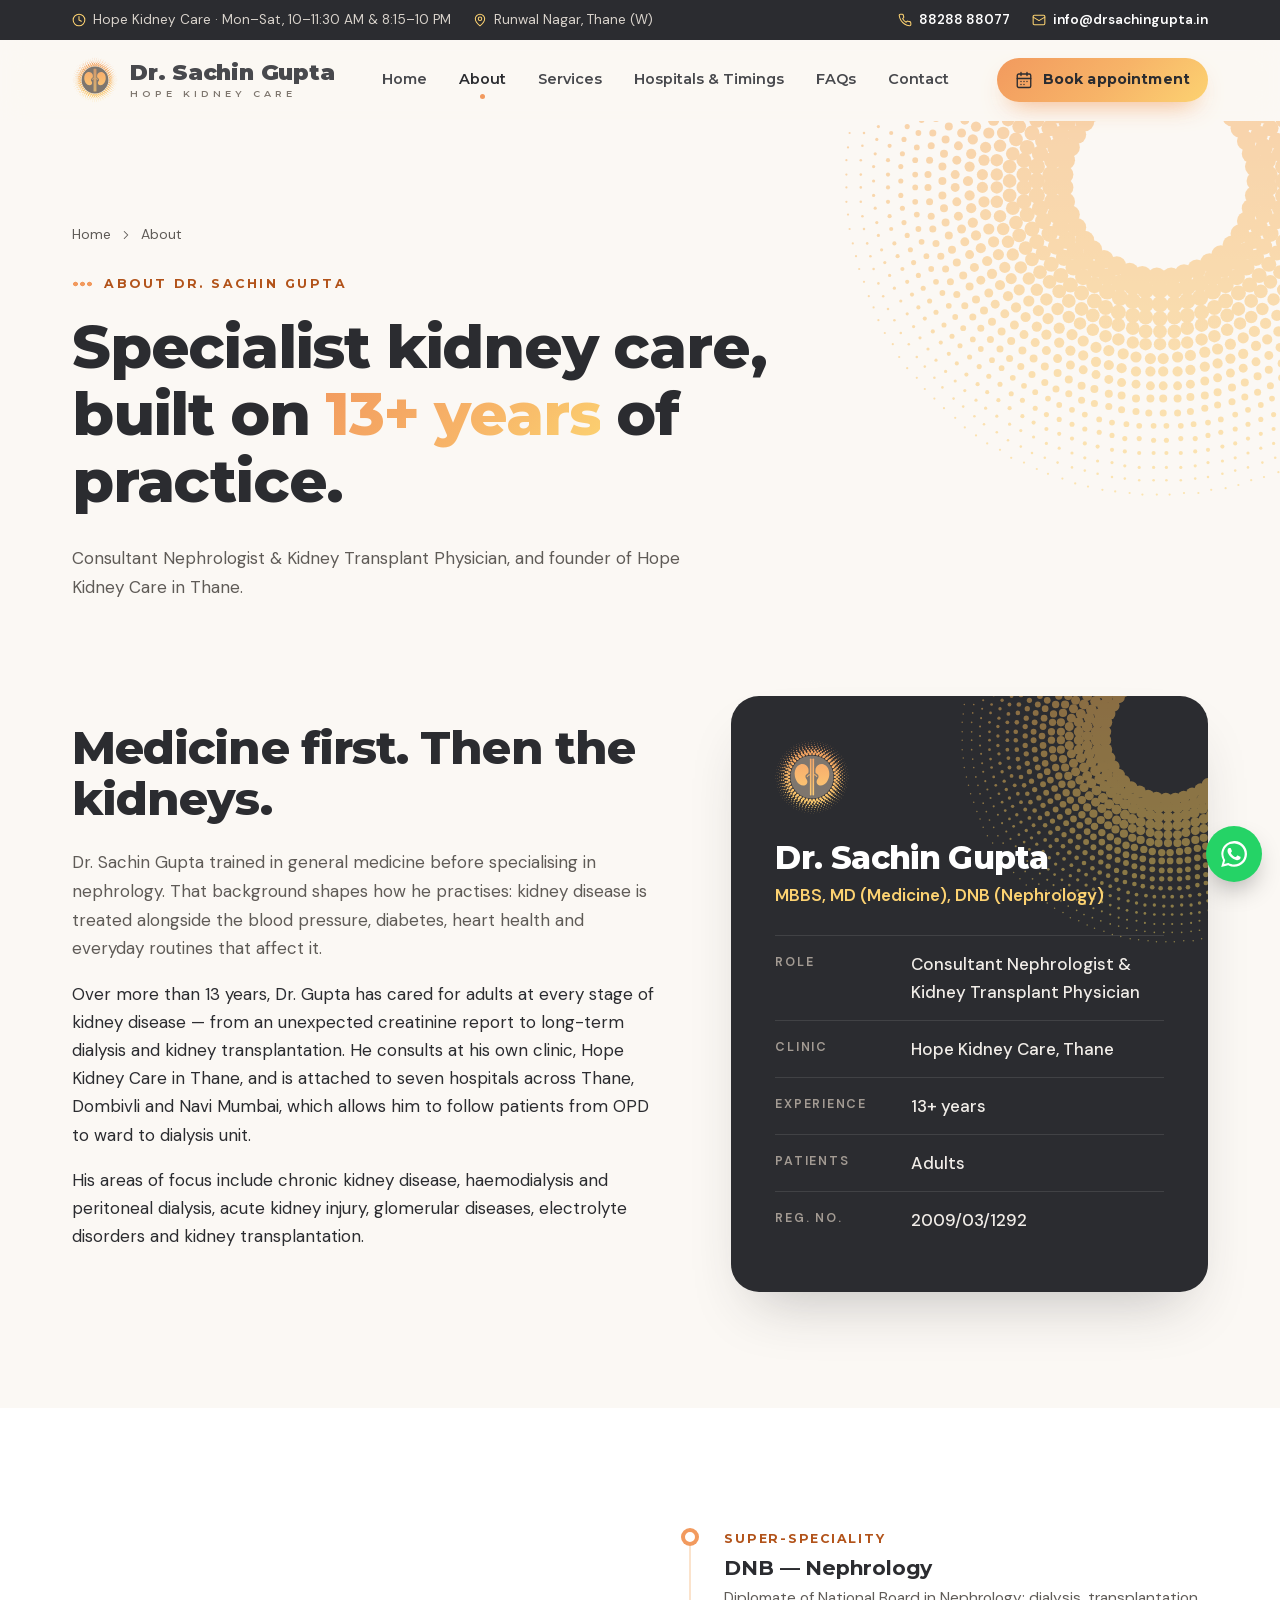
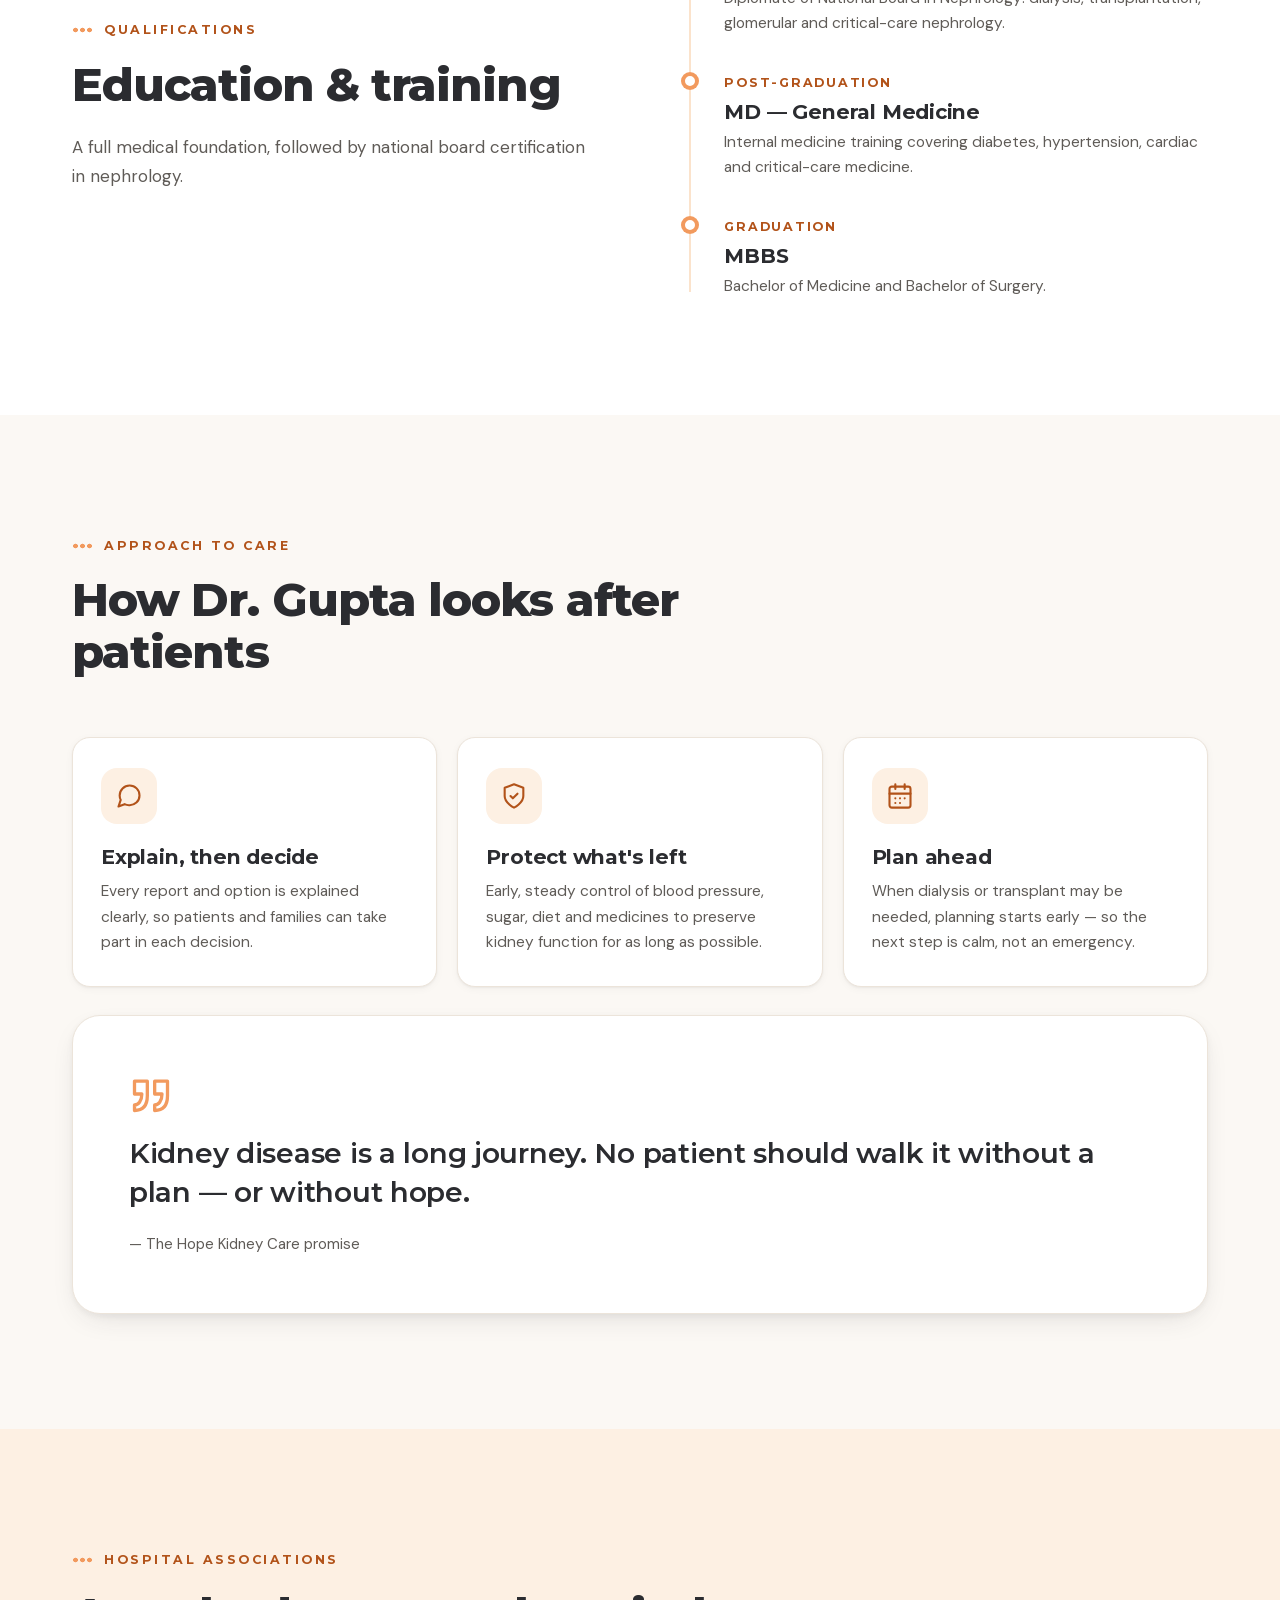
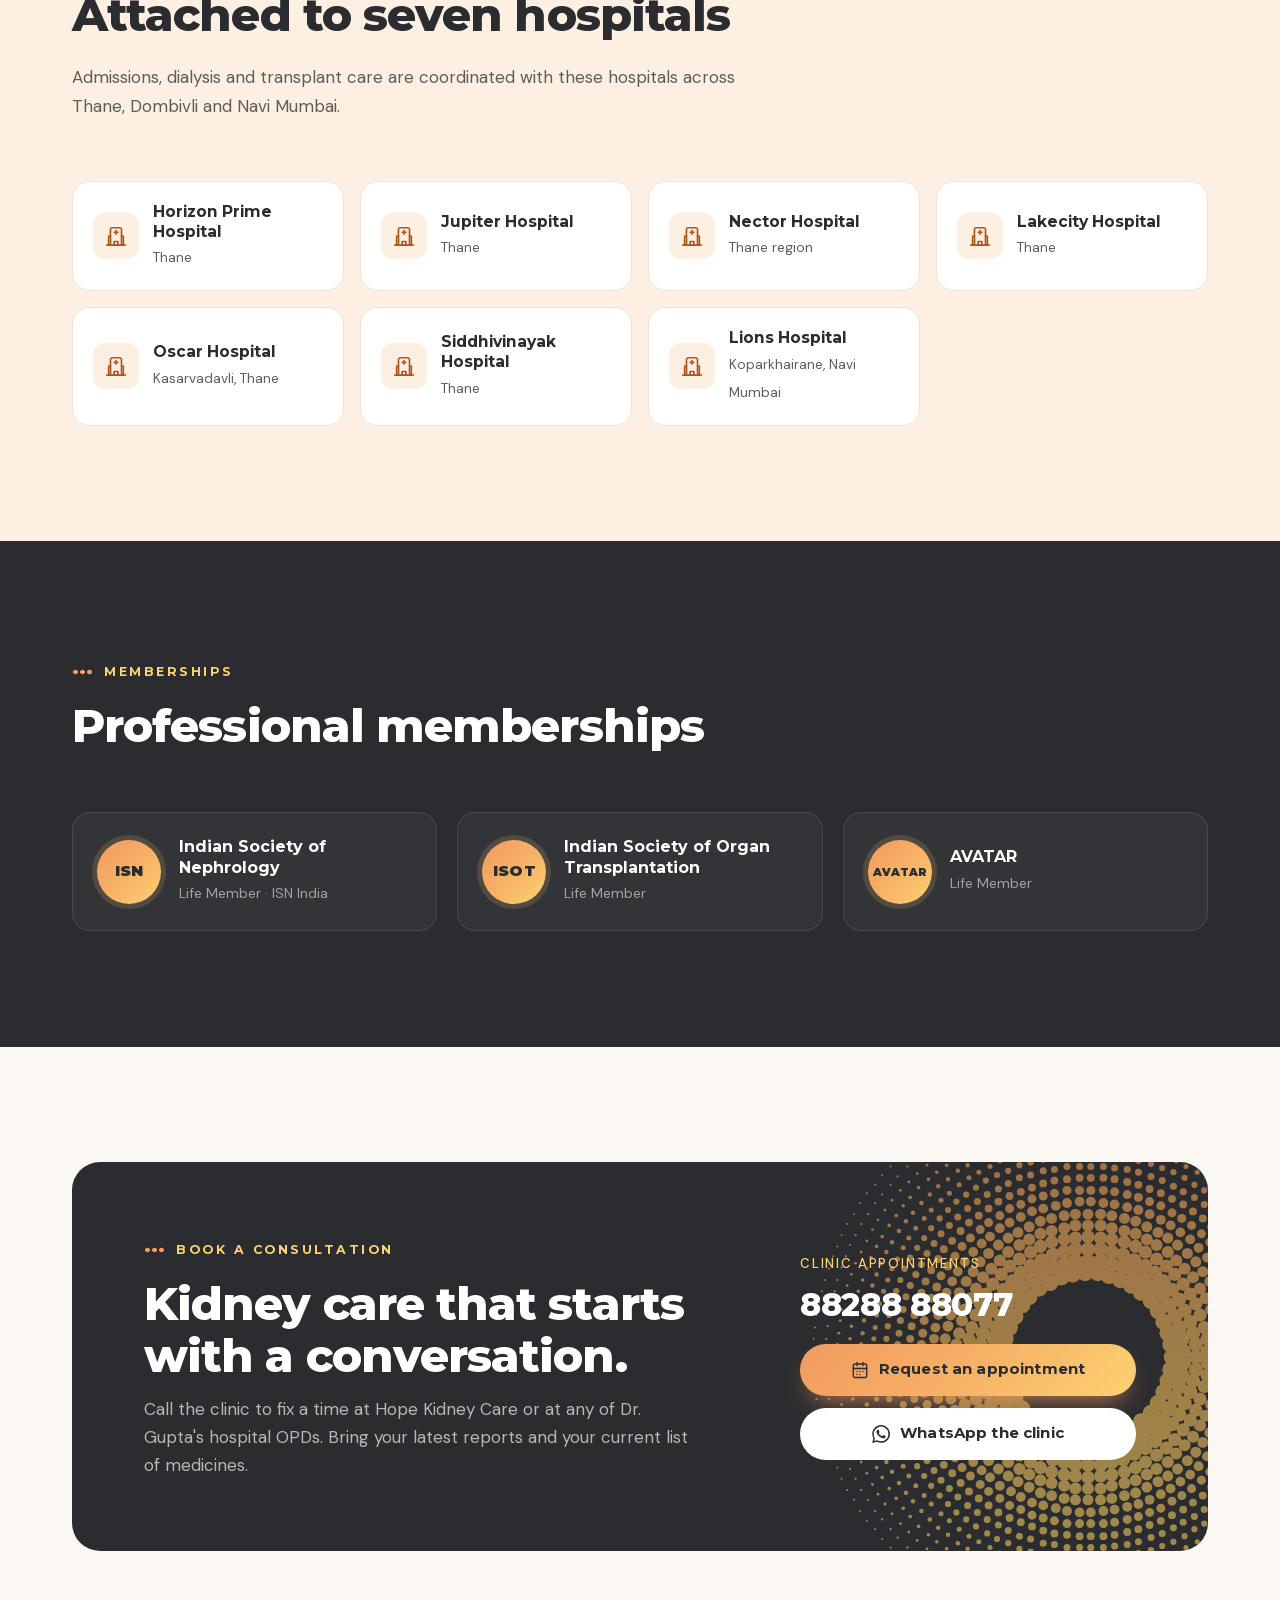
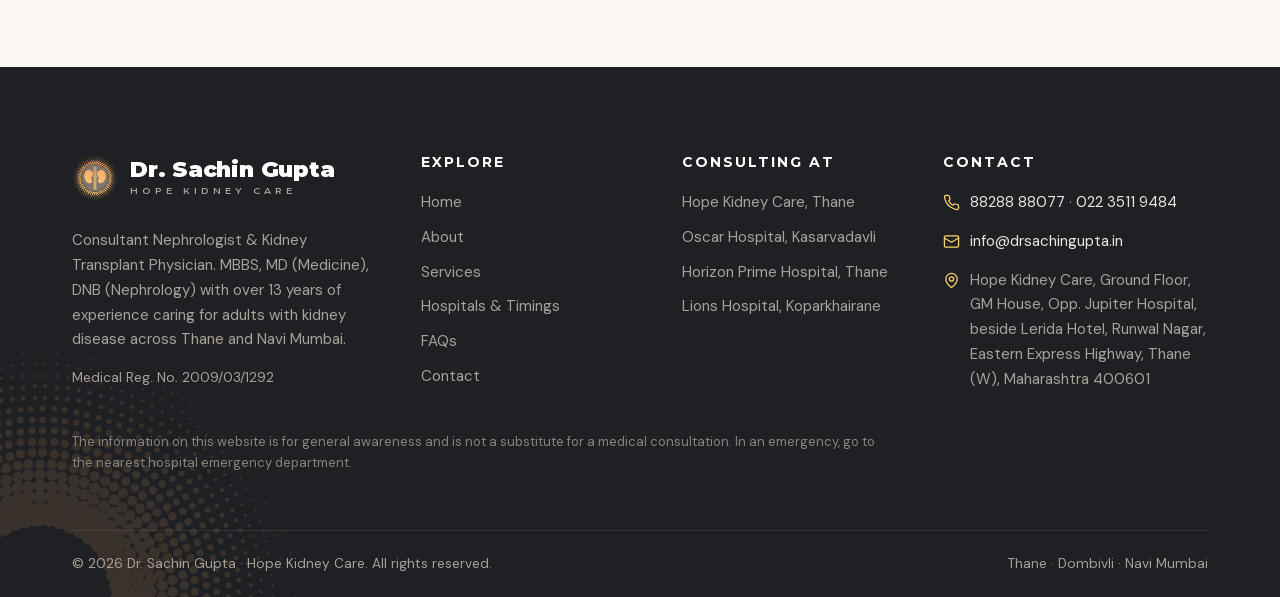
==== commit 288286d6: "commit" ====
--- a/about.html
+++ b/about.html
@@ -19,7 +19,7 @@
   <link rel="preload" href="assets/fonts/montserrat.woff2" as="font" type="font/woff2" crossorigin>
   <link rel="preload" href="assets/fonts/dm-sans.woff2" as="font" type="font/woff2" crossorigin>
   <link rel="stylesheet" href="assets/css/style.css?v=14">
-  <script type="application/ld+json">{"@context": "https://schema.org", "@graph": [{"@type": "Physician", "@id": "https://www.drsachingupta.in/#doctor", "name": "Dr. Sachin Gupta", "medicalSpecialty": "Nephrology", "description": "Consultant Nephrologist & Kidney Transplant Physician in Thane — MBBS, MD (Medicine), DNB (Nephrology).", "telephone": "+918828888077", "email": "info@drsachingupta.in", "url": "https://www.drsachingupta.in", "image": "https://www.drsachingupta.in/assets/img/og-image.png", "address": {"@type": "PostalAddress", "streetAddress": "Ground Floor, GM House, Opp. Jupiter Hospital, Runwal Nagar, Eastern Express Highway", "addressLocality": "Thane", "addressRegion": "Maharashtra", "postalCode": "400601", "addressCountry": "IN"}, "memberOf": ["Indian Society of Nephrology (ISN)", "Indian Society of Organ Transplantation (ISOT)", "AVATAR"]}, {"@type": "MedicalClinic", "@id": "https://www.drsachingupta.in/#clinic", "name": "Hope Kidney Care", "telephone": "+918828888077", "address": {"@type": "PostalAddress", "streetAddress": "Ground Floor, GM House, Opp. Jupiter Hospital, Runwal Nagar, Eastern Express Highway", "addressLocality": "Thane", "addressRegion": "Maharashtra", "postalCode": "400601", "addressCountry": "IN"}, "openingHoursSpecification": [{"@type": "OpeningHoursSpecification", "dayOfWeek": ["Monday", "Tuesday", "Wednesday", "Thursday", "Friday", "Saturday"], "opens": "19:00", "closes": "21:00"}], "medicalSpecialty": "Nephrology"}]}</script>
+  <script type="application/ld+json">{"@context": "https://schema.org", "@graph": [{"@type": "Physician", "@id": "https://www.drsachingupta.in/#doctor", "name": "Dr. Sachin Gupta", "medicalSpecialty": "Nephrology", "description": "Consultant Nephrologist & Kidney Transplant Physician in Thane — MBBS, MD (Medicine), DNB (Nephrology).", "telephone": "+918828888077", "email": "info@drsachingupta.in", "url": "https://www.drsachingupta.in", "image": "https://www.drsachingupta.in/assets/img/og-image.png", "address": {"@type": "PostalAddress", "streetAddress": "Ground Floor, GM House, Opp. Jupiter Hospital, Runwal Nagar, Eastern Express Highway", "addressLocality": "Thane", "addressRegion": "Maharashtra", "postalCode": "400601", "addressCountry": "IN"}, "memberOf": ["Indian Society of Nephrology (ISN)", "Indian Society of Organ Transplantation (ISOT)", "AVATAR"]}, {"@type": "MedicalClinic", "@id": "https://www.drsachingupta.in/#clinic", "name": "Hope Kidney Care", "telephone": "+918828888077", "address": {"@type": "PostalAddress", "streetAddress": "Ground Floor, GM House, Opp. Jupiter Hospital, Runwal Nagar, Eastern Express Highway", "addressLocality": "Thane", "addressRegion": "Maharashtra", "postalCode": "400601", "addressCountry": "IN"}, "openingHoursSpecification": [{"@type": "OpeningHoursSpecification", "dayOfWeek": ["Monday", "Tuesday", "Wednesday", "Thursday", "Friday", "Saturday"], "opens": "10:00", "closes": "11:30"}, {"@type": "OpeningHoursSpecification", "dayOfWeek": ["Monday", "Tuesday", "Wednesday", "Thursday", "Friday", "Saturday"], "opens": "20:15", "closes": "22:00"}], "medicalSpecialty": "Nephrology"}]}</script>
   <script defer src="assets/js/site.js?v=5"></script>
 </head>
 <body>
@@ -29,7 +29,7 @@
 <div class="topbar">
   <div class="container">
     <div class="topbar__items">
-      <span class="topbar__item"><svg aria-hidden="true"><use href="#i-clock"/></svg> Hope Kidney Care · Mon–Sat, 7–9 PM</span>
+      <span class="topbar__item"><svg aria-hidden="true"><use href="#i-clock"/></svg> Hope Kidney Care · Mon–Sat, 10–11:30 AM &amp; 8:15–10 PM</span>
       <span class="topbar__item topbar__hide-sm"><svg aria-hidden="true"><use href="#i-pin"/></svg> Runwal Nagar, Thane (W)</span>
     </div>
     <div class="topbar__items">
@@ -143,7 +143,7 @@
       <p class="lead">Admissions, dialysis and transplant care are coordinated with these hospitals across Thane, Dombivli and Navi Mumbai.</p>
     </div>
     <div class="hospitals">
-      <div class="hospital reveal" style="--d:0.00s"><div class="hospital__icon"><svg aria-hidden="true"><use href="#i-hospital"/></svg></div><div><strong>AIMS Hospital</strong><span>Dombivli</span></div></div><div class="hospital reveal" style="--d:0.04s"><div class="hospital__icon"><svg aria-hidden="true"><use href="#i-hospital"/></svg></div><div><strong>Jupiter Hospital</strong><span>Thane</span></div></div><div class="hospital reveal" style="--d:0.08s"><div class="hospital__icon"><svg aria-hidden="true"><use href="#i-hospital"/></svg></div><div><strong>Nector Hospital</strong><span>Thane region</span></div></div><div class="hospital reveal" style="--d:0.12s"><div class="hospital__icon"><svg aria-hidden="true"><use href="#i-hospital"/></svg></div><div><strong>Lakecity Hospital</strong><span>Thane</span></div></div><div class="hospital reveal" style="--d:0.16s"><div class="hospital__icon"><svg aria-hidden="true"><use href="#i-hospital"/></svg></div><div><strong>Oscar Hospital</strong><span>Kasarvadavli, Thane</span></div></div><div class="hospital reveal" style="--d:0.20s"><div class="hospital__icon"><svg aria-hidden="true"><use href="#i-hospital"/></svg></div><div><strong>Siddhivinayak Hospital</strong><span>Thane</span></div></div><div class="hospital reveal" style="--d:0.24s"><div class="hospital__icon"><svg aria-hidden="true"><use href="#i-hospital"/></svg></div><div><strong>Lions Hospital</strong><span>Koparkhairane, Navi Mumbai</span></div></div>
+      <div class="hospital reveal" style="--d:0.00s"><div class="hospital__icon"><svg aria-hidden="true"><use href="#i-hospital"/></svg></div><div><strong>Horizon Prime Hospital</strong><span>Thane</span></div></div><div class="hospital reveal" style="--d:0.04s"><div class="hospital__icon"><svg aria-hidden="true"><use href="#i-hospital"/></svg></div><div><strong>Jupiter Hospital</strong><span>Thane</span></div></div><div class="hospital reveal" style="--d:0.08s"><div class="hospital__icon"><svg aria-hidden="true"><use href="#i-hospital"/></svg></div><div><strong>Nector Hospital</strong><span>Thane region</span></div></div><div class="hospital reveal" style="--d:0.12s"><div class="hospital__icon"><svg aria-hidden="true"><use href="#i-hospital"/></svg></div><div><strong>Lakecity Hospital</strong><span>Thane</span></div></div><div class="hospital reveal" style="--d:0.16s"><div class="hospital__icon"><svg aria-hidden="true"><use href="#i-hospital"/></svg></div><div><strong>Oscar Hospital</strong><span>Kasarvadavli, Thane</span></div></div><div class="hospital reveal" style="--d:0.20s"><div class="hospital__icon"><svg aria-hidden="true"><use href="#i-hospital"/></svg></div><div><strong>Siddhivinayak Hospital</strong><span>Thane</span></div></div><div class="hospital reveal" style="--d:0.24s"><div class="hospital__icon"><svg aria-hidden="true"><use href="#i-hospital"/></svg></div><div><strong>Lions Hospital</strong><span>Koparkhairane, Navi Mumbai</span></div></div>
     </div>
   </div>
 </section>
@@ -196,7 +196,7 @@
         <ul class="footer-links">
           <li><a href="hospitals.html#hope">Hope Kidney Care, Thane</a></li>
           <li><a href="hospitals.html#oscar">Oscar Hospital, Kasarvadavli</a></li>
-          <li><a href="hospitals.html#aims">AIMS Hospital, Dombivli</a></li>
+          <li><a href="hospitals.html#horizon-prime">Horizon Prime Hospital, Thane</a></li>
           <li><a href="hospitals.html#lions">Lions Hospital, Koparkhairane</a></li>
         </ul>
       </div>
